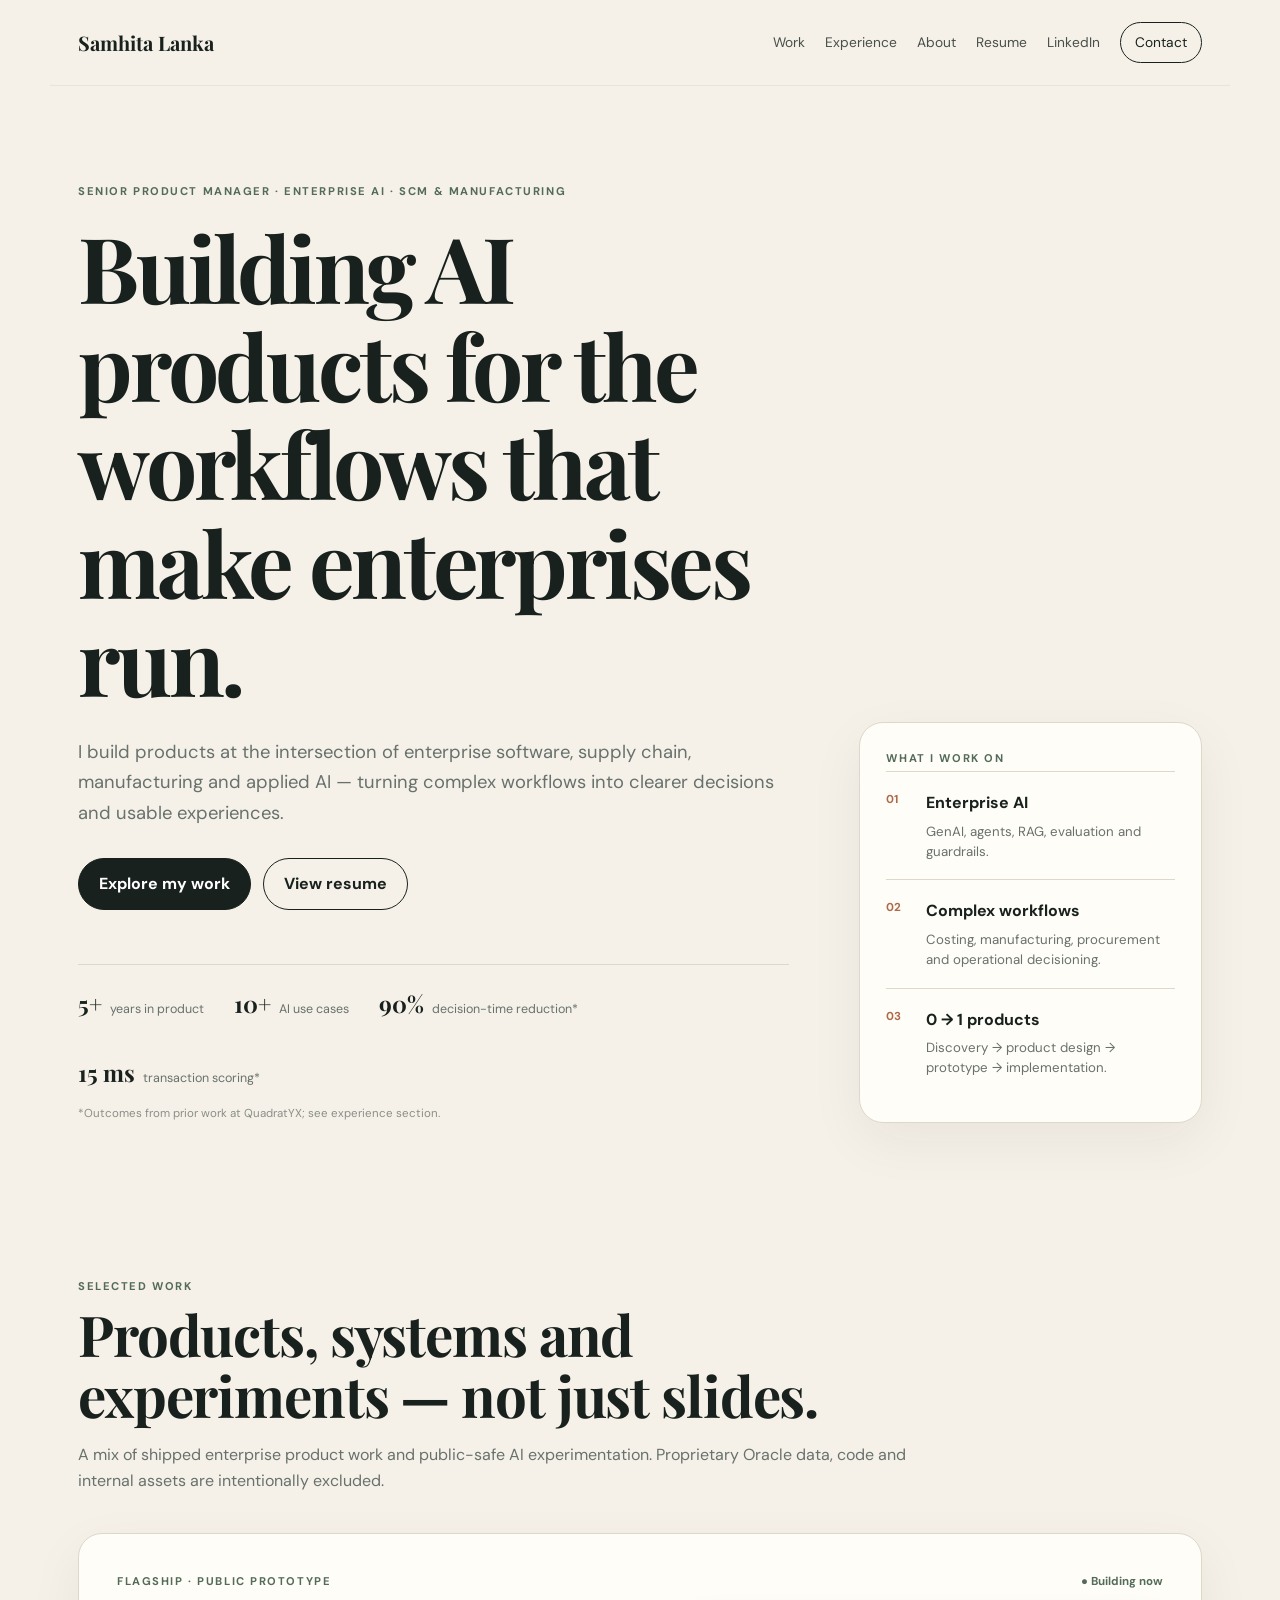
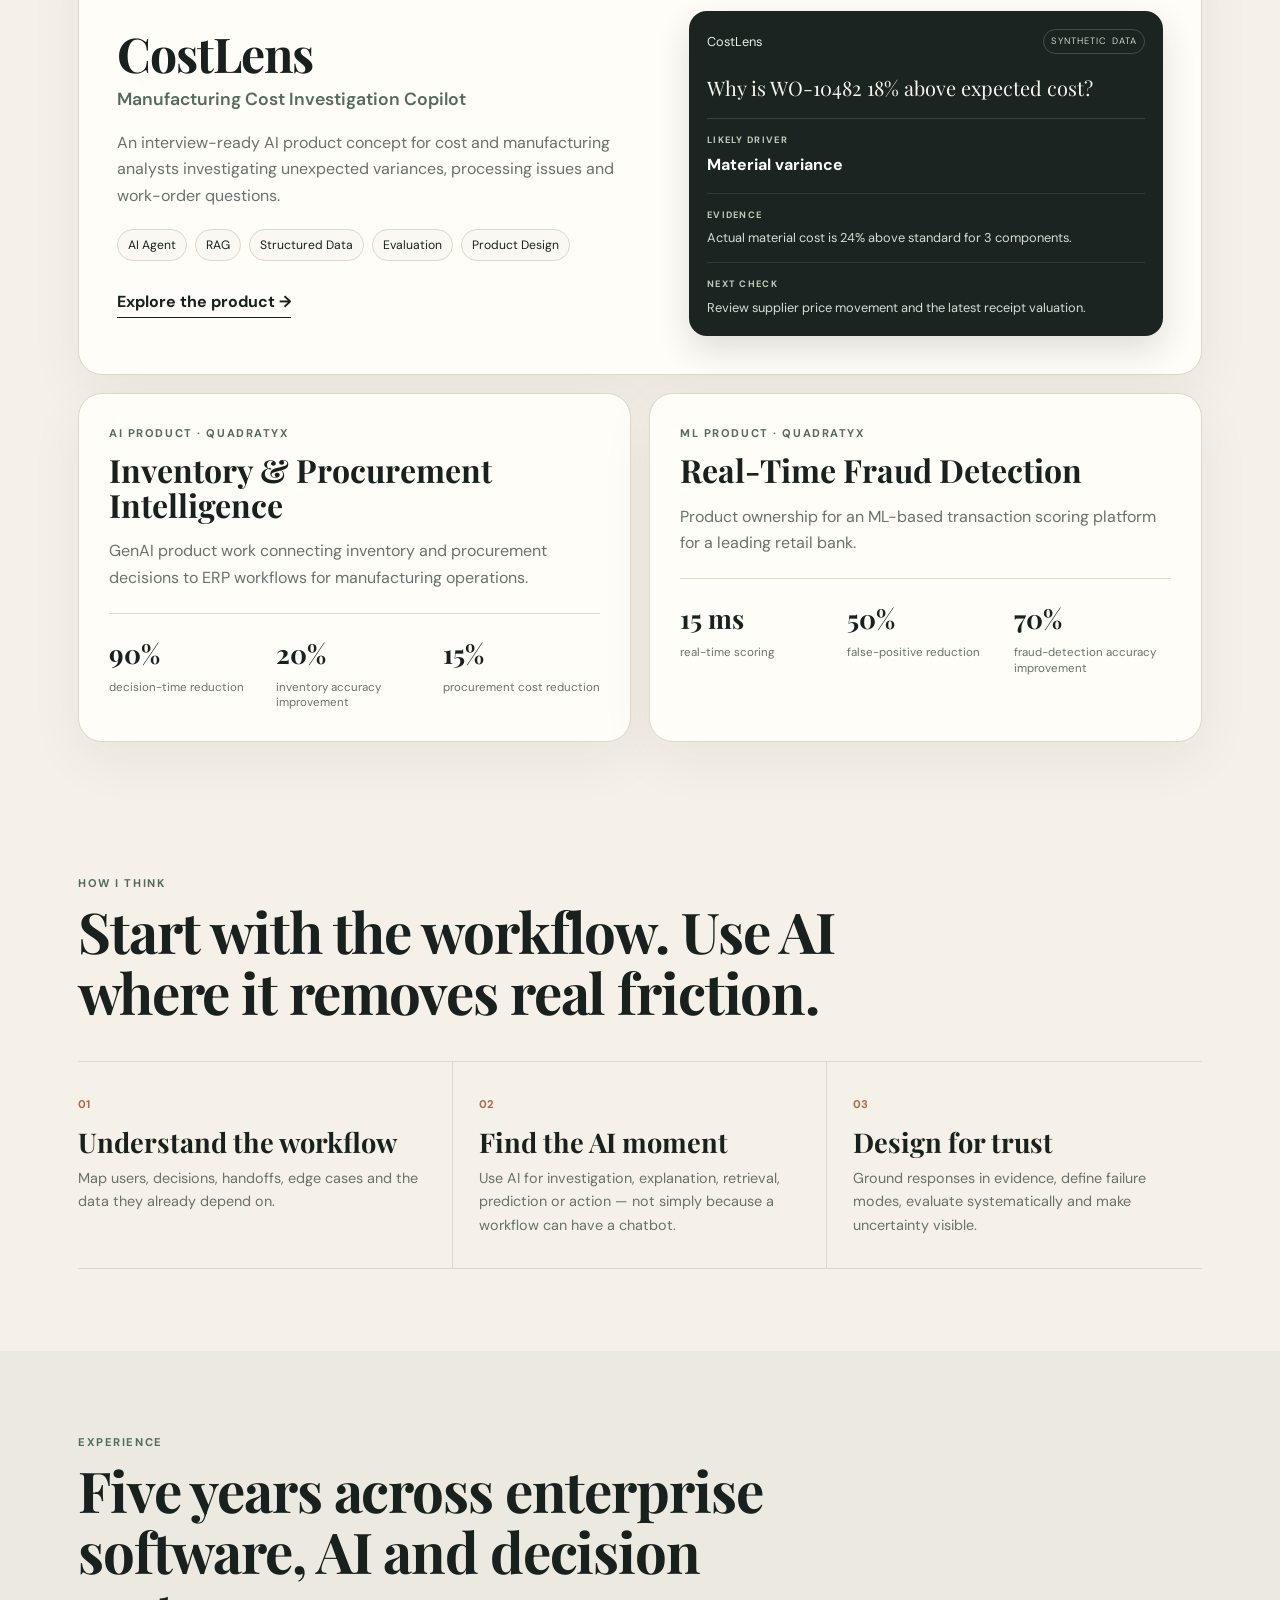
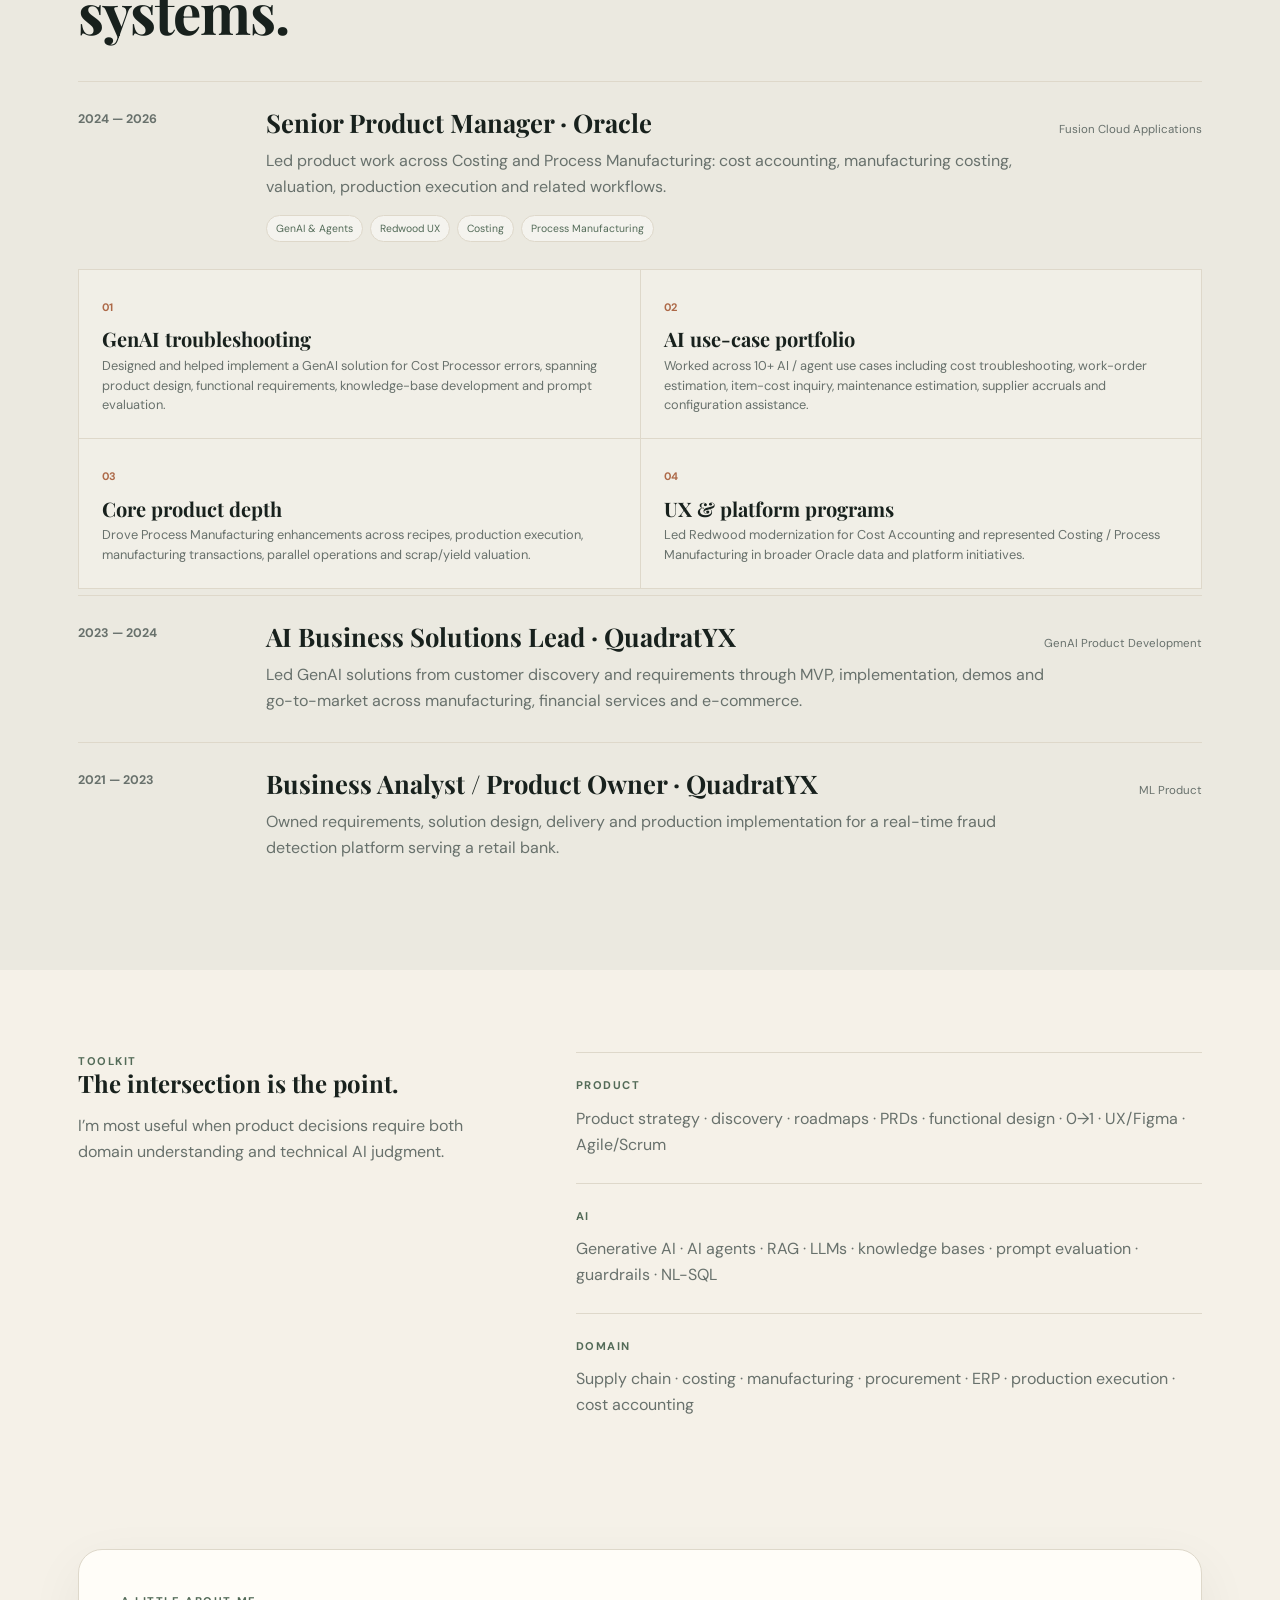
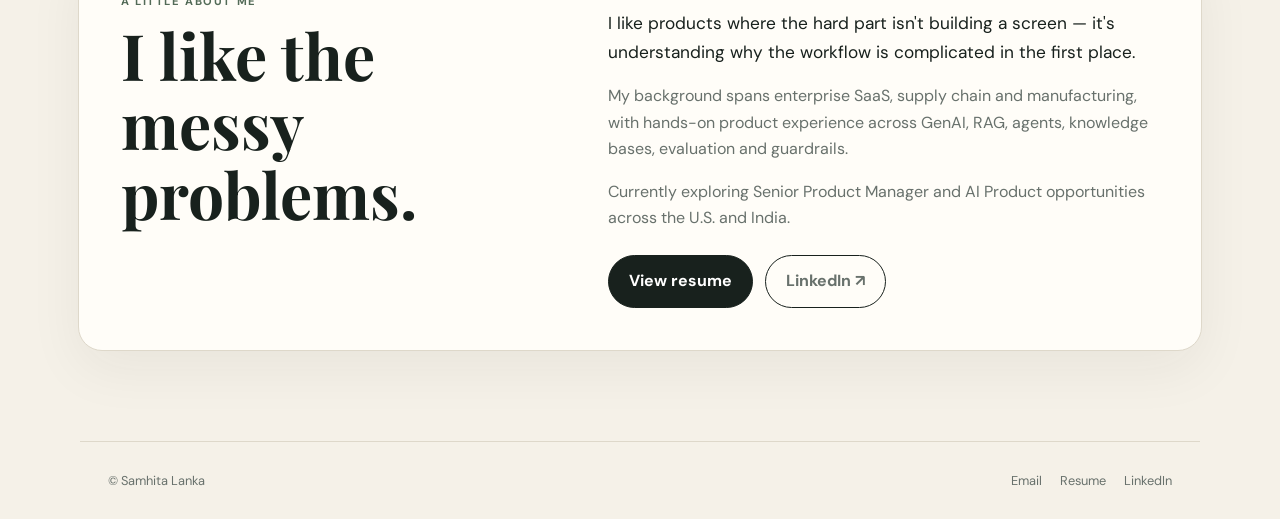
==== index.html @ 5a7678b7 "Add files via upload" ====
<!DOCTYPE html>
<html lang="en">
<head>
  <meta charset="UTF-8" />
  <meta name="viewport" content="width=device-width, initial-scale=1.0" />
  <meta name="theme-color" content="#f5f1e8" />
  <meta name="description" content="Samhita Lanka — Senior Product Manager building enterprise AI products across supply chain, manufacturing and SaaS." />
  <meta property="og:title" content="Samhita Lanka — Senior Product Manager | Enterprise AI" />
  <meta property="og:description" content="Senior Product Manager building useful AI products for complex enterprise workflows." />
  <title>Samhita Lanka — Senior Product Manager | Enterprise AI</title>
  <link rel="preconnect" href="https://fonts.googleapis.com">
  <link rel="preconnect" href="https://fonts.gstatic.com" crossorigin>
  <link href="https://fonts.googleapis.com/css2?family=DM+Sans:wght@400;500;600;700&family=Playfair+Display:wght@600;700&display=swap" rel="stylesheet">
  <link rel="stylesheet" href="styles.css" />
</head>
<body>
<header class="nav"><a class="brand" href="#top">Samhita Lanka</a><nav aria-label="Primary navigation"><a href="#work">Work</a><a href="#experience">Experience</a><a href="#about">About</a><a href="resume.html">Resume</a><a href="https://linkedin.com/in/samhita-lanka" target="_blank" rel="noreferrer">LinkedIn</a><a class="nav-cta" href="mailto:samhita510@gmail.com">Contact</a></nav></header>
<main id="top">
<section class="hero hero-grid"><div class="hero-main"><div class="eyebrow">SENIOR PRODUCT MANAGER · ENTERPRISE AI · SCM & MANUFACTURING</div><h1>Building AI products for the workflows that make enterprises run.</h1><p class="hero-copy">I build products at the intersection of enterprise software, supply chain, manufacturing and applied AI — turning complex workflows into clearer decisions and usable experiences.</p><div class="actions"><a class="button primary" href="#work">Explore my work</a><a class="button secondary" href="resume.html">View resume</a></div><div class="proof-row"><div><strong>5+</strong><span>years in product</span></div><div><strong>10+</strong><span>AI use cases</span></div><div><strong>90%</strong><span>decision-time reduction*</span></div><div><strong>15 ms</strong><span>transaction scoring*</span></div></div><p class="micro-note">*Outcomes from prior work at QuadratYX; see experience section.</p></div><aside class="hero-note"><div class="note-kicker">WHAT I WORK ON</div><div class="focus-item"><span>01</span><div><strong>Enterprise AI</strong><p>GenAI, agents, RAG, evaluation and guardrails.</p></div></div><div class="focus-item"><span>02</span><div><strong>Complex workflows</strong><p>Costing, manufacturing, procurement and operational decisioning.</p></div></div><div class="focus-item"><span>03</span><div><strong>0 → 1 products</strong><p>Discovery → product design → prototype → implementation.</p></div></div></aside></section>

<section id="work" class="section"><div class="section-heading section-heading-wide"><div class="eyebrow">SELECTED WORK</div><h2>Products, systems and experiments — not just slides.</h2><p>A mix of shipped enterprise product work and public-safe AI experimentation. Proprietary Oracle data, code and internal assets are intentionally excluded.</p></div>
<article class="featured-card flagship"><div class="project-topline"><span class="tag">FLAGSHIP · PUBLIC PROTOTYPE</span><span class="status-dot">● Building now</span></div><div class="flagship-grid"><div><h3>CostLens</h3><p class="project-subtitle">Manufacturing Cost Investigation Copilot</p><p>An interview-ready AI product concept for cost and manufacturing analysts investigating unexpected variances, processing issues and work-order questions.</p><div class="chips"><span>AI Agent</span><span>RAG</span><span>Structured Data</span><span>Evaluation</span><span>Product Design</span></div><a class="text-link" href="cost-investigation.html">Explore the product →</a></div><div class="mini-product"><div class="mini-bar"><span>CostLens</span><span class="mini-live">SYNTHETIC DATA</span></div><div class="question">Why is WO-10482 18% above expected cost?</div><div class="answer-row"><span class="answer-label">LIKELY DRIVER</span><strong>Material variance</strong></div><div class="answer-row"><span class="answer-label">EVIDENCE</span><span>Actual material cost is 24% above standard for 3 components.</span></div><div class="answer-row"><span class="answer-label">NEXT CHECK</span><span>Review supplier price movement and the latest receipt valuation.</span></div></div></div></article>
<div class="work-grid"><article class="small-card outcome-card"><div class="tag">AI PRODUCT · QUADRATYX</div><h3>Inventory & Procurement Intelligence</h3><p>GenAI product work connecting inventory and procurement decisions to ERP workflows for manufacturing operations.</p><div class="metric-pair"><div><strong>90%</strong><span>decision-time reduction</span></div><div><strong>20%</strong><span>inventory accuracy improvement</span></div><div><strong>15%</strong><span>procurement cost reduction</span></div></div></article><article class="small-card outcome-card"><div class="tag">ML PRODUCT · QUADRATYX</div><h3>Real-Time Fraud Detection</h3><p>Product ownership for an ML-based transaction scoring platform for a leading retail bank.</p><div class="metric-pair"><div><strong>15 ms</strong><span>real-time scoring</span></div><div><strong>50%</strong><span>false-positive reduction</span></div><div><strong>70%</strong><span>fraud-detection accuracy improvement</span></div></div></article></div></section>

<section class="section capability-section"><div class="section-heading"><div class="eyebrow">HOW I THINK</div><h2>Start with the workflow. Use AI where it removes real friction.</h2></div><div class="capability-grid"><div class="capability"><span class="cap-number">01</span><h3>Understand the workflow</h3><p>Map users, decisions, handoffs, edge cases and the data they already depend on.</p></div><div class="capability"><span class="cap-number">02</span><h3>Find the AI moment</h3><p>Use AI for investigation, explanation, retrieval, prediction or action — not simply because a workflow can have a chatbot.</p></div><div class="capability"><span class="cap-number">03</span><h3>Design for trust</h3><p>Ground responses in evidence, define failure modes, evaluate systematically and make uncertainty visible.</p></div></div></section>

<section id="experience" class="section muted"><div class="section-heading"><div class="eyebrow">EXPERIENCE</div><h2>Five years across enterprise software, AI and decision systems.</h2></div><div class="timeline featured-timeline">
<div class="timeline-item"><div class="date">2024 — 2026</div><div><div class="role-row"><h3>Senior Product Manager · Oracle</h3><span>Fusion Cloud Applications</span></div><p>Led product work across Costing and Process Manufacturing: cost accounting, manufacturing costing, valuation, production execution and related workflows.</p><div class="experience-tags"><span>GenAI & Agents</span><span>Redwood UX</span><span>Costing</span><span>Process Manufacturing</span></div></div></div>
<div class="experience-grid"><article><span class="story-index">01</span><h4>GenAI troubleshooting</h4><p>Designed and helped implement a GenAI solution for Cost Processor errors, spanning product design, functional requirements, knowledge-base development and prompt evaluation.</p></article><article><span class="story-index">02</span><h4>AI use-case portfolio</h4><p>Worked across 10+ AI / agent use cases including cost troubleshooting, work-order estimation, item-cost inquiry, maintenance estimation, supplier accruals and configuration assistance.</p></article><article><span class="story-index">03</span><h4>Core product depth</h4><p>Drove Process Manufacturing enhancements across recipes, production execution, manufacturing transactions, parallel operations and scrap/yield valuation.</p></article><article><span class="story-index">04</span><h4>UX & platform programs</h4><p>Led Redwood modernization for Cost Accounting and represented Costing / Process Manufacturing in broader Oracle data and platform initiatives.</p></article></div>
<div class="timeline-item"><div class="date">2023 — 2024</div><div><div class="role-row"><h3>AI Business Solutions Lead · QuadratYX</h3><span>GenAI Product Development</span></div><p>Led GenAI solutions from customer discovery and requirements through MVP, implementation, demos and go-to-market across manufacturing, financial services and e-commerce.</p></div></div>
<div class="timeline-item"><div class="date">2021 — 2023</div><div><div class="role-row"><h3>Business Analyst / Product Owner · QuadratYX</h3><span>ML Product</span></div><p>Owned requirements, solution design, delivery and production implementation for a real-time fraud detection platform serving a retail bank.</p></div></div>
</div></section>

<section class="section split stack-list"><div><div class="eyebrow">TOOLKIT</div><h2>The intersection is the point.</h2><p class="lead">I’m most useful when product decisions require both domain understanding and technical AI judgment.</p></div><div class="toolkit-grid"><div><span class="tool-label">PRODUCT</span><p>Product strategy · discovery · roadmaps · PRDs · functional design · 0→1 · UX/Figma · Agile/Scrum</p></div><div><span class="tool-label">AI</span><p>Generative AI · AI agents · RAG · LLMs · knowledge bases · prompt evaluation · guardrails · NL-SQL</p></div><div><span class="tool-label">DOMAIN</span><p>Supply chain · costing · manufacturing · procurement · ERP · production execution · cost accounting</p></div></div></section>

<section id="about" class="section about-section"><div class="about-card"><div><div class="eyebrow">A LITTLE ABOUT ME</div><h2>I like the messy problems.</h2></div><div class="about-copy"><p>I like products where the hard part isn't building a screen — it's understanding why the workflow is complicated in the first place.</p><p>My background spans enterprise SaaS, supply chain and manufacturing, with hands-on product experience across GenAI, RAG, agents, knowledge bases, evaluation and guardrails.</p><p>Currently exploring Senior Product Manager and AI Product opportunities across the U.S. and India.</p><div class="actions about-actions"><a class="button primary" href="resume.html">View resume</a><a class="button secondary" href="https://linkedin.com/in/samhita-lanka" target="_blank" rel="noreferrer">LinkedIn ↗</a></div></div></div></section>
</main><footer class="footer"><span>© Samhita Lanka</span><div><a href="mailto:samhita510@gmail.com">Email</a><a href="resume.html">Resume</a><a href="https://linkedin.com/in/samhita-lanka" target="_blank" rel="noreferrer">LinkedIn</a></div></footer>
</body></html>
---- styles.css ----
:root{--ink:#18211d;--muted:#68716c;--paper:#f5f1e8;--card:#fffdf8;--line:#ded8ca;--accent:#536b58;--warm:#ad6948;--sage:#dfe7dc;--shadow:0 18px 55px rgba(39,35,27,.06)}*{box-sizing:border-box}html{scroll-behavior:smooth}body{margin:0;background:var(--paper);color:var(--ink);font-family:'DM Sans',sans-serif;line-height:1.65}a{color:inherit;text-decoration:none}.nav{max-width:1180px;margin:auto;padding:22px 28px;display:flex;justify-content:space-between;align-items:center;position:sticky;top:0;background:rgba(245,241,232,.93);backdrop-filter:blur(14px);z-index:20;border-bottom:1px solid rgba(222,216,202,.5)}.brand{font-family:'Playfair Display',serif;font-weight:700;font-size:1.25rem}.nav nav{display:flex;gap:20px;align-items:center;font-size:.86rem}.nav nav a{opacity:.78}.nav nav a:hover{opacity:1}.nav-cta{border:1px solid var(--ink);padding:8px 14px;border-radius:999px;opacity:1!important}.hero{max-width:1180px;margin:auto;padding:96px 28px 72px}.hero-grid{display:grid;grid-template-columns:minmax(0,1.35fr) minmax(280px,.65fr);gap:70px;align-items:end}.eyebrow,.tag,.note-kicker,.answer-label,.tool-label{font-size:.7rem;text-transform:uppercase;letter-spacing:.14em;font-weight:700;color:var(--accent)}h1,h2,h3,h4{font-family:'Playfair Display',serif;line-height:1.08;margin:0}.hero h1{font-size:clamp(3.2rem,7.1vw,6.8rem);max-width:980px;margin-top:18px;letter-spacing:-.035em}.hero-copy{max-width:720px;font-size:1.15rem;color:var(--muted);margin:28px 0 30px}.actions{display:flex;gap:12px;flex-wrap:wrap}.button{display:inline-flex;align-items:center;justify-content:center;padding:12px 20px;border-radius:999px;border:1px solid var(--ink);font-weight:700;transition:.2s ease}.button:hover{transform:translateY(-1px)}.primary{background:var(--ink);color:#fff}.secondary{background:transparent}.proof-row{display:flex;gap:30px;flex-wrap:wrap;margin-top:54px;border-top:1px solid var(--line);padding-top:20px}.proof-row div{display:flex;gap:8px;align-items:baseline}.proof-row strong{font-size:1.45rem;font-family:'Playfair Display',serif}.proof-row span{font-size:.78rem;color:var(--muted)}.micro-note{margin:12px 0 0;color:#8a8f89;font-size:.72rem}.hero-note{background:var(--card);border:1px solid var(--line);border-radius:24px;padding:26px;box-shadow:var(--shadow)}.note-kicker{margin-bottom:4px}.focus-item{display:grid;grid-template-columns:28px 1fr;gap:12px;padding:18px 0;border-top:1px solid var(--line)}.focus-item:first-of-type{margin-top:10px}.focus-item>span{font-size:.72rem;color:var(--warm);font-weight:700}.focus-item strong{font-size:1rem}.focus-item p{margin:5px 0 0;color:var(--muted);font-size:.83rem;line-height:1.5}.section{max-width:1180px;margin:auto;padding:82px 28px}.section-heading{max-width:760px;margin-bottom:38px}.section-heading-wide{max-width:860px}.section-heading h2{font-size:clamp(2.3rem,4.4vw,4rem);margin-top:9px;letter-spacing:-.02em}.section-heading p{color:var(--muted);margin-top:16px}.featured-card,.small-card,.about-card{background:var(--card);border:1px solid var(--line);border-radius:24px;box-shadow:var(--shadow)}.featured-card{padding:38px}.project-topline{display:flex;justify-content:space-between;gap:14px;align-items:center}.status-dot{font-size:.72rem;color:var(--accent);font-weight:700}.flagship-grid{display:grid;grid-template-columns:1.05fr .95fr;gap:48px;align-items:center;margin-top:20px}.flagship h3{font-size:3rem;letter-spacing:-.02em}.project-subtitle{font-size:1.1rem!important;color:var(--accent)!important;margin:5px 0 16px!important;font-weight:600}.featured-card p,.small-card p{color:var(--muted);max-width:760px}.chips{display:flex;gap:8px;flex-wrap:wrap;margin:20px 0}.chips span{border:1px solid var(--line);border-radius:999px;padding:5px 10px;font-size:.76rem;background:#faf8f2}.text-link{display:inline-block;margin-top:8px;font-weight:700;border-bottom:1px solid var(--ink);padding-bottom:2px}.mini-product{background:#1b2420;color:#f7f4ed;border-radius:18px;padding:18px;box-shadow:0 14px 34px rgba(24,33,29,.14)}.mini-bar{display:flex;justify-content:space-between;align-items:center;font-size:.8rem;color:#e9eee7;margin-bottom:22px}.mini-live{font-size:.58rem;letter-spacing:.12em;padding:4px 7px;border:1px solid rgba(255,255,255,.18);border-radius:999px;color:#c9d5c8}.question{font-family:'Playfair Display',serif;font-size:1.25rem;line-height:1.2;padding-bottom:18px;border-bottom:1px solid rgba(255,255,255,.14)}.answer-row{display:flex;flex-direction:column;gap:4px;padding:14px 0;border-bottom:1px solid rgba(255,255,255,.1);font-size:.8rem;color:#d5ddd5}.answer-row:last-child{border-bottom:0;padding-bottom:0}.answer-row strong{color:#fff;font-size:1rem}.answer-label{font-size:.58rem;color:#bdceb9}.work-grid{display:grid;grid-template-columns:1fr 1fr;gap:18px;margin-top:18px}.small-card{padding:30px}.small-card h3{font-size:2rem;margin:11px 0}.metric-pair{display:grid;grid-template-columns:repeat(3,1fr);gap:10px;border-top:1px solid var(--line);margin-top:22px;padding-top:18px}.metric-pair div{display:flex;flex-direction:column;gap:4px}.metric-pair strong{font-family:'Playfair Display',serif;font-size:1.65rem}.metric-pair span{font-size:.72rem;color:var(--muted);line-height:1.35}.capability-section{padding-top:50px}.capability-grid{display:grid;grid-template-columns:repeat(3,1fr);border-top:1px solid var(--line);border-bottom:1px solid var(--line)}.capability{padding:28px 26px 30px 0;border-right:1px solid var(--line)}.capability+.capability{padding-left:26px}.capability:last-child{border-right:0}.cap-number{font-size:.7rem;color:var(--warm);font-weight:700}.capability h3{font-size:1.7rem;margin:12px 0 9px}.capability p{color:var(--muted);font-size:.9rem;margin:0}.muted{max-width:none;background:#ebe9e0;padding-left:max(28px,calc((100vw - 1124px)/2));padding-right:max(28px,calc((100vw - 1124px)/2))}.timeline{display:flex;flex-direction:column}.timeline-item{display:grid;grid-template-columns:160px 1fr;gap:28px;padding:27px 0;border-top:1px solid var(--line)}.date{font-size:.78rem;color:var(--muted);font-weight:700}.role-row{display:flex;align-items:baseline;justify-content:space-between;gap:18px}.role-row h3{font-size:1.6rem}.role-row span{font-size:.72rem;color:var(--muted);white-space:nowrap}.timeline-item p{margin:9px 0 0;color:var(--muted);max-width:800px}.experience-tags{display:flex;gap:7px;flex-wrap:wrap;margin-top:14px}.experience-tags span{font-size:.65rem;border:1px solid var(--line);border-radius:999px;padding:4px 9px;color:var(--accent);background:rgba(255,255,255,.45)}.experience-grid{display:grid;grid-template-columns:1fr 1fr;gap:1px;background:var(--line);border:1px solid var(--line);margin:0 0 6px}.experience-grid article{background:#f1efe7;padding:23px}.story-index{font-size:.68rem;color:var(--warm);font-weight:700}.experience-grid h4{font-size:1.25rem;margin:9px 0 6px}.experience-grid p{font-size:.8rem;margin:0;color:var(--muted);line-height:1.55}.split{display:grid;grid-template-columns:.8fr 1.2fr;gap:80px;align-items:start}.lead{color:var(--muted);font-size:1rem;max-width:480px}.toolkit-grid{display:grid;gap:24px}.toolkit-grid>div{border-top:1px solid var(--line);padding-top:18px}.toolkit-grid p{color:var(--muted);margin:8px 0 0}.about-section{padding-top:48px;padding-bottom:90px}.about-card{padding:42px;display:grid;grid-template-columns:.85fr 1.15fr;gap:80px;align-items:start}.about-card h2{font-size:clamp(2.5rem,5vw,4.3rem);margin-top:10px}.about-copy{color:var(--muted)}.about-copy p:first-child{font-size:1.08rem;color:var(--ink)}.about-actions{margin-top:24px}.footer{max-width:1120px;margin:auto;padding:28px;font-size:.8rem;color:var(--muted);border-top:1px solid var(--line);display:flex;justify-content:space-between}.footer div{display:flex;gap:18px}@media(max-width:900px){.nav nav{gap:13px}.nav nav a:nth-child(2),.nav nav a:nth-child(3){display:none}.hero-grid,.flagship-grid,.split,.about-card{grid-template-columns:1fr}.hero-grid{gap:38px}.hero h1{font-size:clamp(3rem,11vw,5rem)}.experience-grid{grid-template-columns:1fr}.role-row{display:block}.role-row span{display:block;margin-top:4px}.capability-grid{grid-template-columns:1fr}.capability,.capability+.capability{border-right:0;padding:23px 0;border-bottom:1px solid var(--line)}.capability:last-child{border-bottom:0}.work-grid{grid-template-columns:1fr}.metric-pair{grid-template-columns:1fr 1fr}.timeline-item{grid-template-columns:1fr;gap:8px}.about-card{gap:34px}}@media(max-width:600px){.nav{padding:17px 18px}.nav nav a:nth-child(4){display:none}.nav nav{gap:9px;font-size:.78rem}.nav-cta{padding:7px 11px}.hero,.section{padding-left:19px;padding-right:19px}.hero{padding-top:65px}.proof-row{gap:17px}.proof-row div{display:block}.proof-row span{display:block}.featured-card,.small-card,.about-card{padding:24px}.flagship h3{font-size:2.5rem}.project-topline{align-items:flex-start;flex-direction:column;gap:5px}.metric-pair{grid-template-columns:1fr}.footer{padding:23px 19px;gap:12px;flex-direction:column}.footer div{gap:14px}}
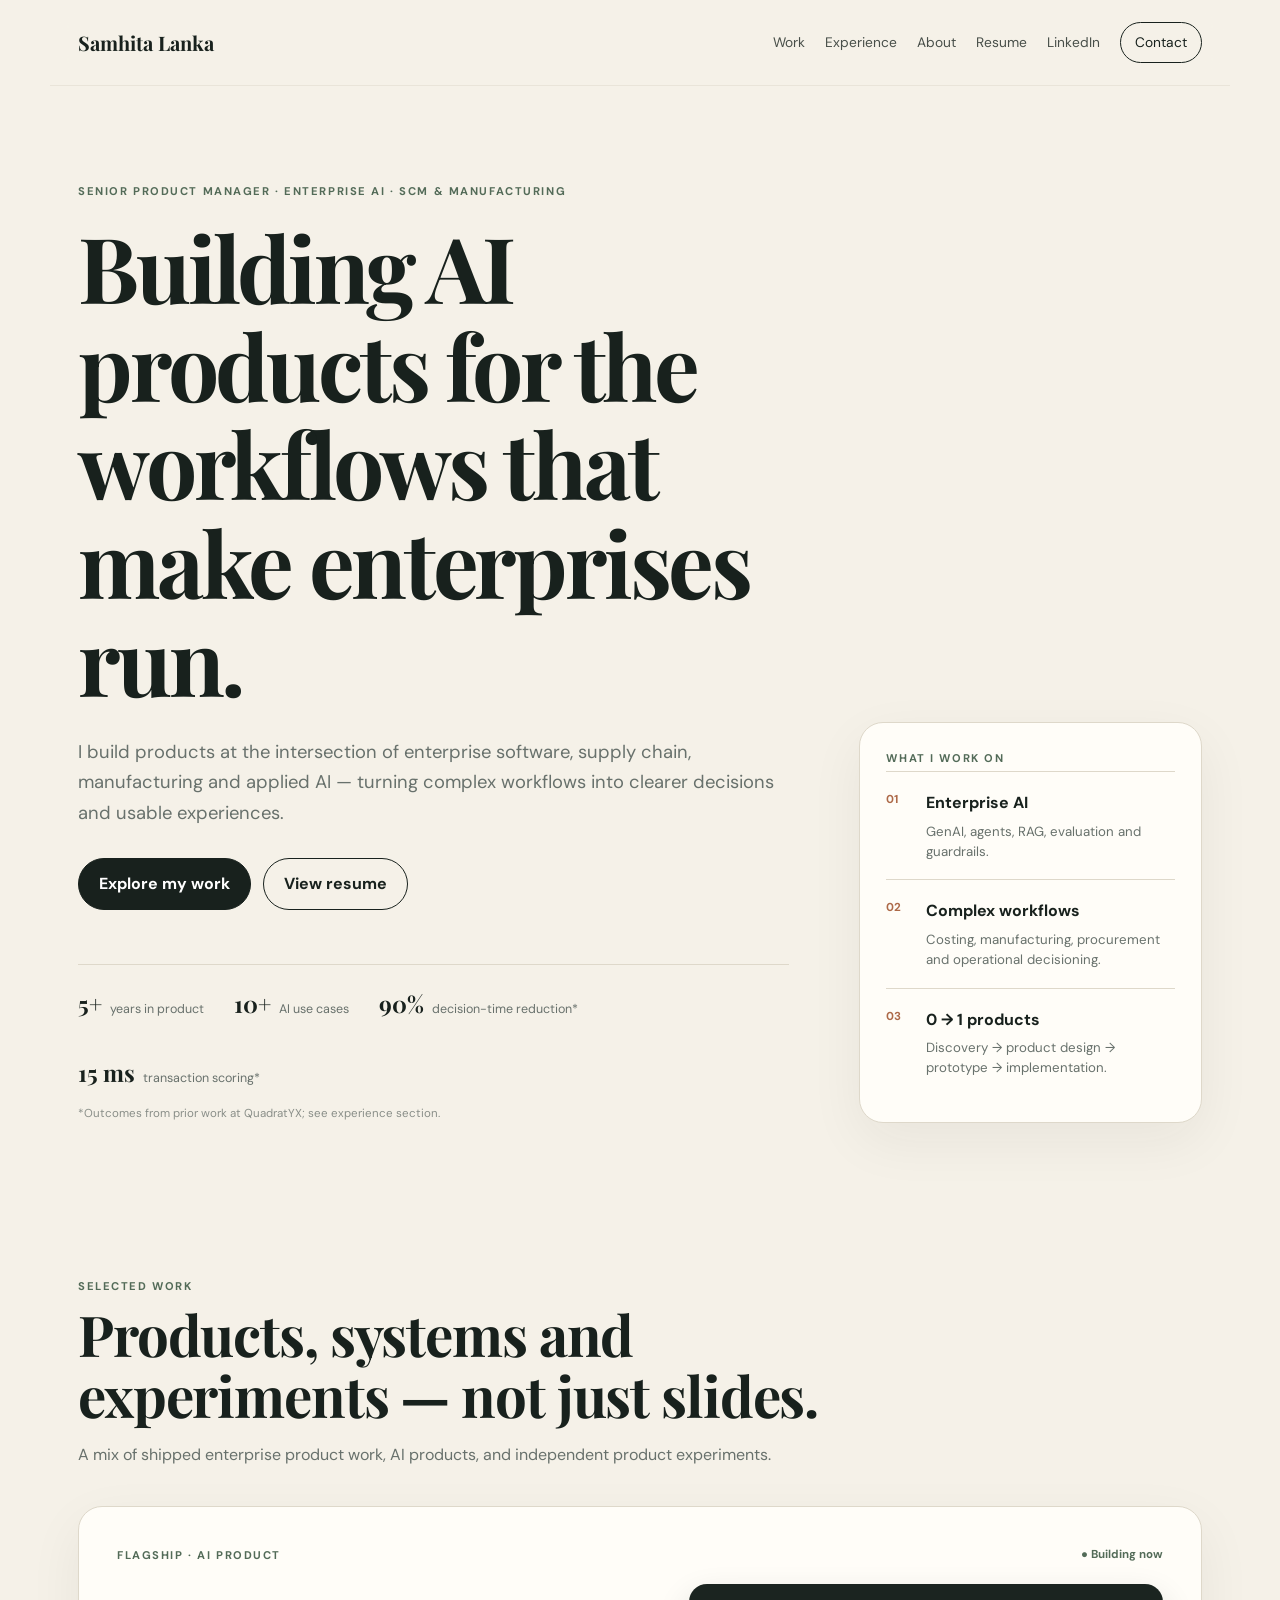
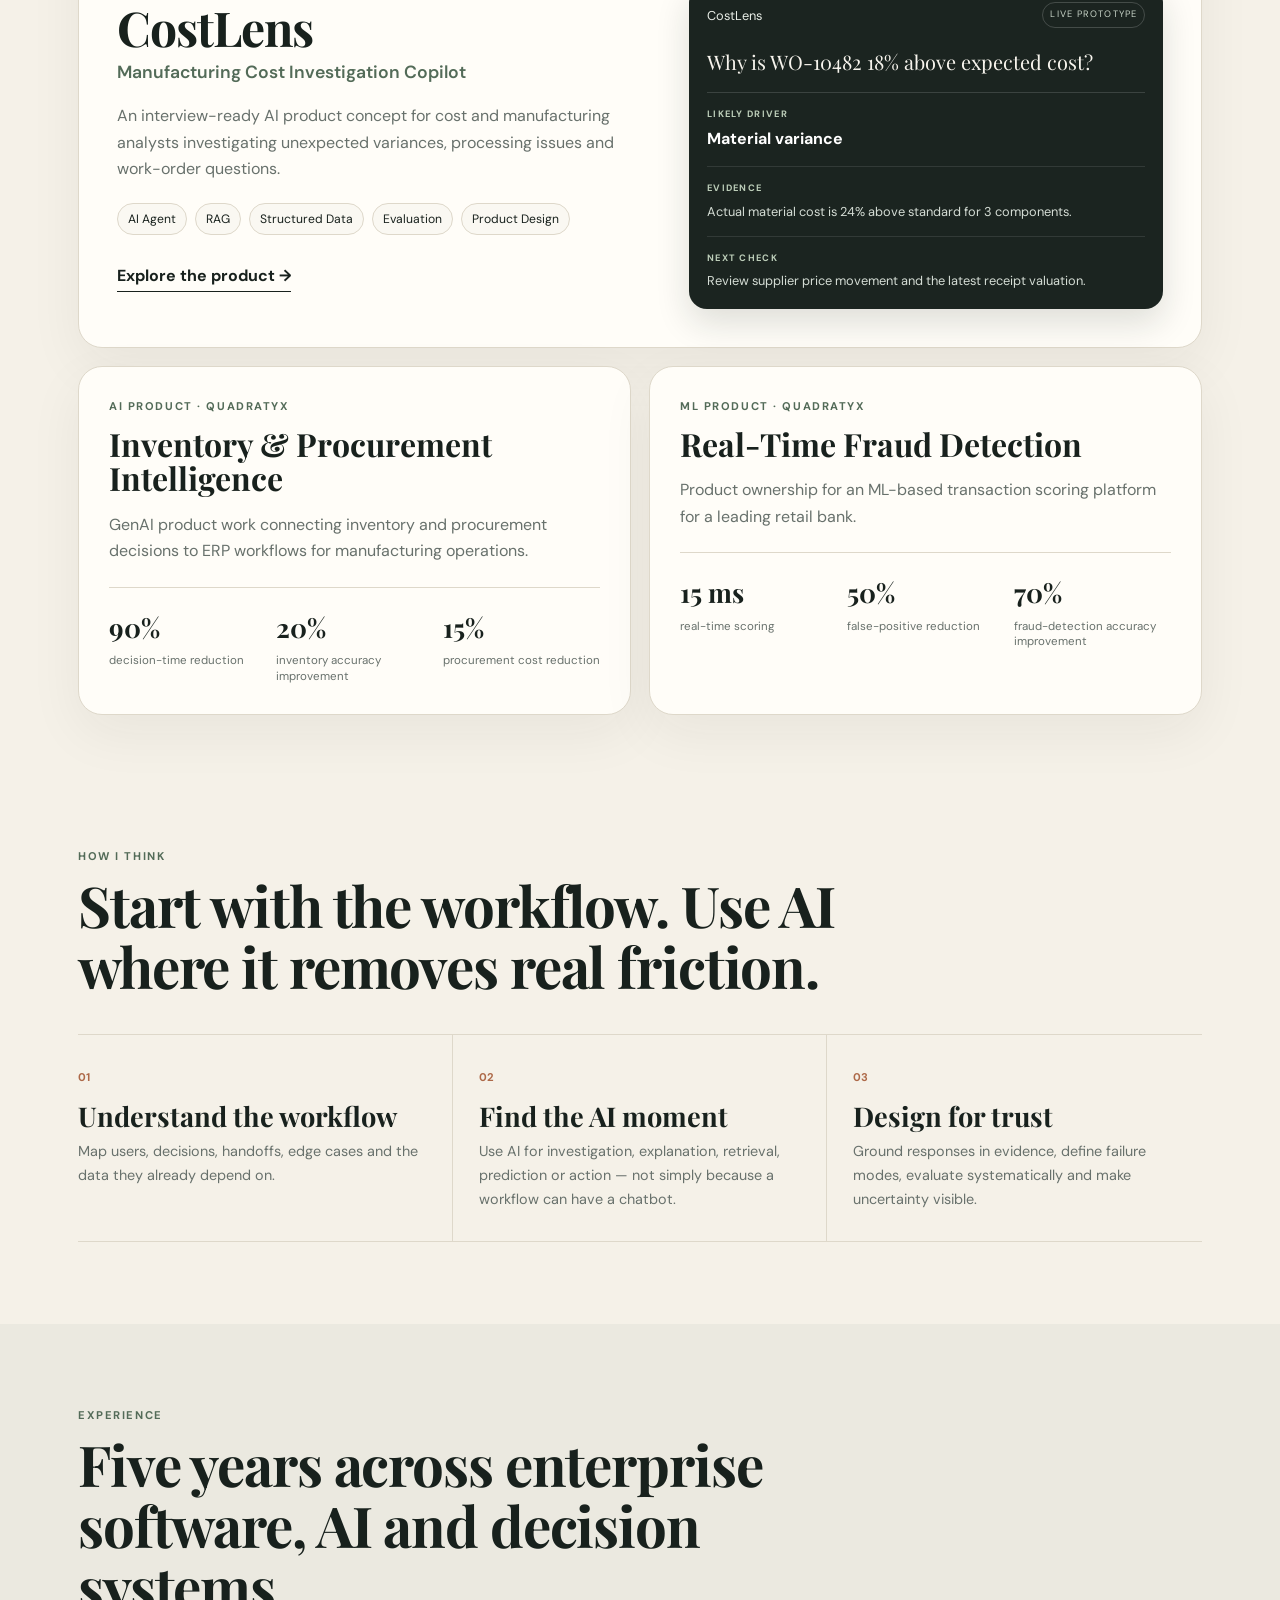
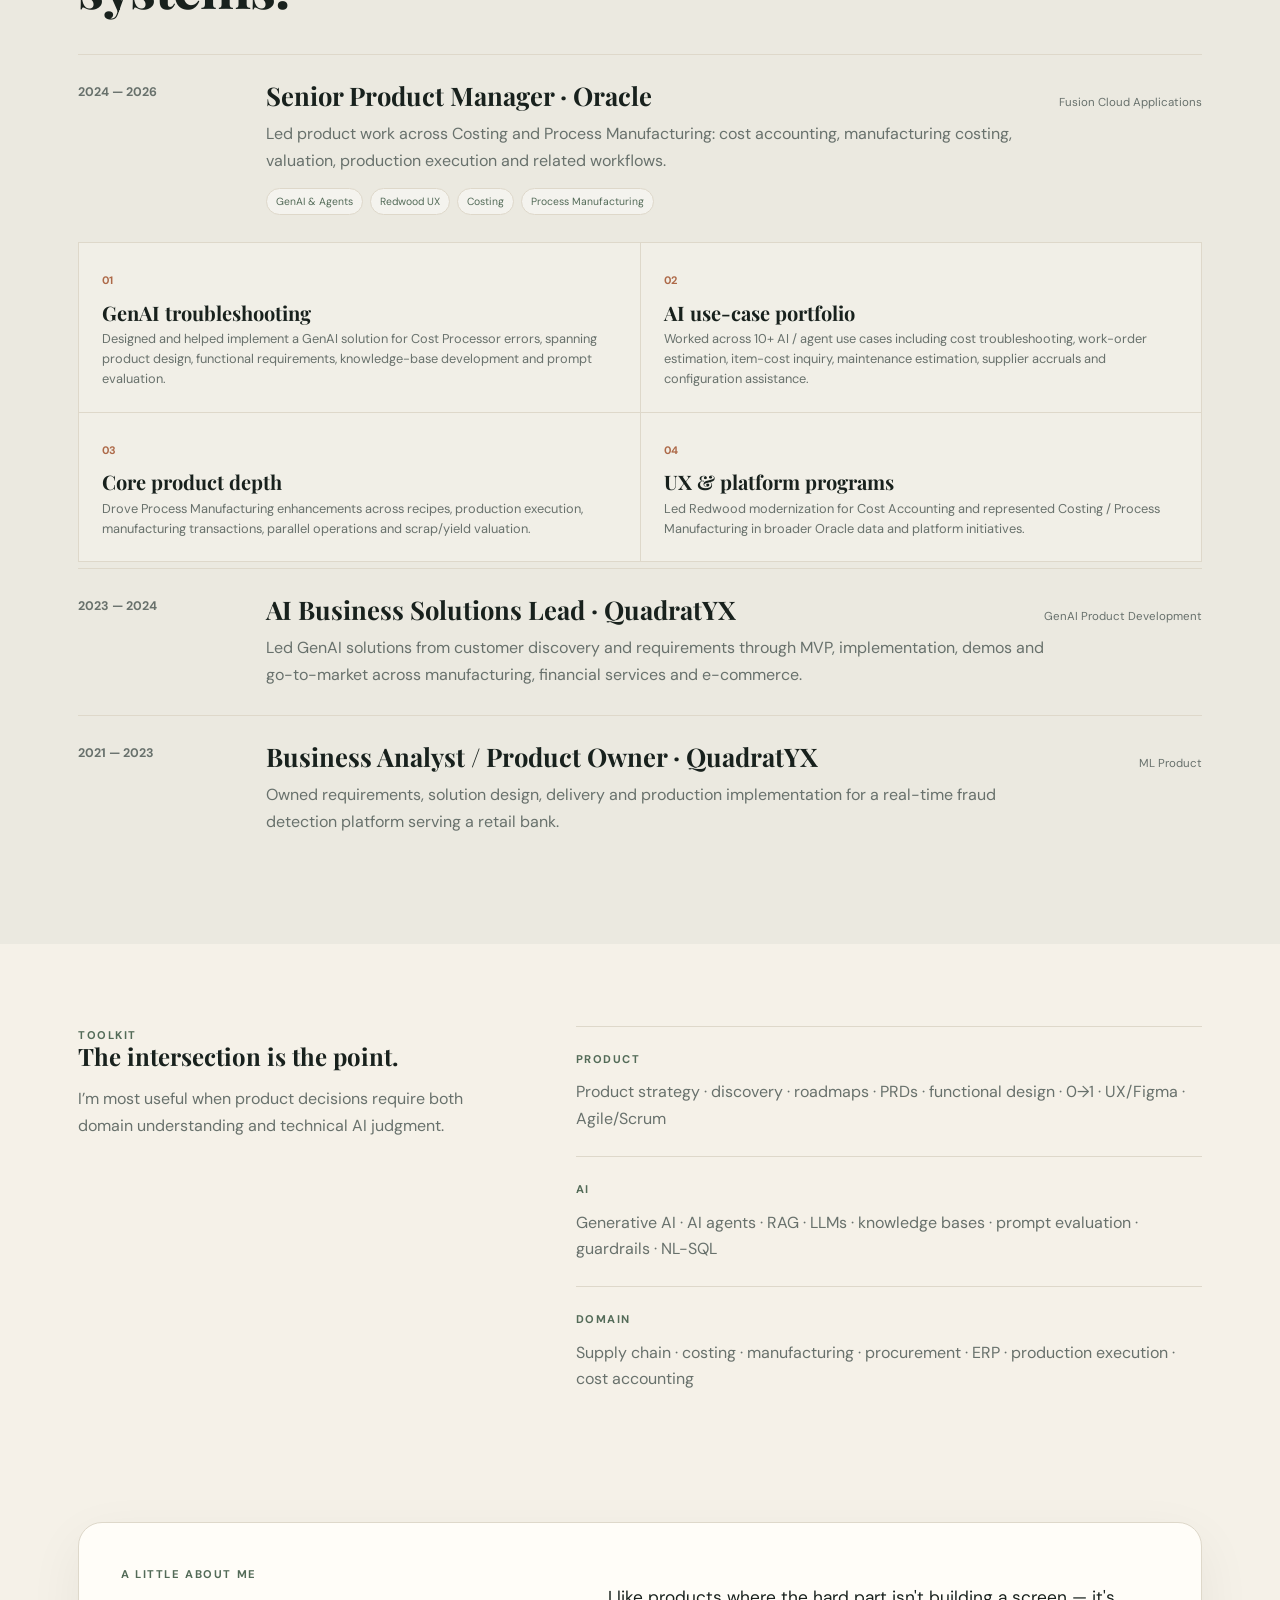
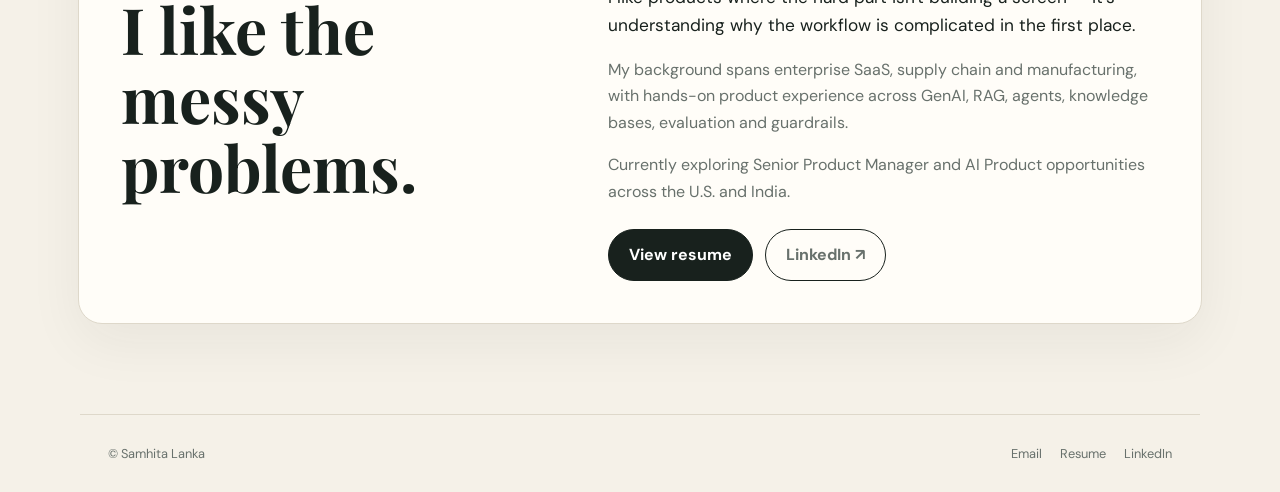
==== commit 7847a6bc: "Add files via upload" ====
--- a/index.html
+++ b/index.html
@@ -18,8 +18,8 @@
 <main id="top">
 <section class="hero hero-grid"><div class="hero-main"><div class="eyebrow">SENIOR PRODUCT MANAGER · ENTERPRISE AI · SCM & MANUFACTURING</div><h1>Building AI products for the workflows that make enterprises run.</h1><p class="hero-copy">I build products at the intersection of enterprise software, supply chain, manufacturing and applied AI — turning complex workflows into clearer decisions and usable experiences.</p><div class="actions"><a class="button primary" href="#work">Explore my work</a><a class="button secondary" href="resume.html">View resume</a></div><div class="proof-row"><div><strong>5+</strong><span>years in product</span></div><div><strong>10+</strong><span>AI use cases</span></div><div><strong>90%</strong><span>decision-time reduction*</span></div><div><strong>15 ms</strong><span>transaction scoring*</span></div></div><p class="micro-note">*Outcomes from prior work at QuadratYX; see experience section.</p></div><aside class="hero-note"><div class="note-kicker">WHAT I WORK ON</div><div class="focus-item"><span>01</span><div><strong>Enterprise AI</strong><p>GenAI, agents, RAG, evaluation and guardrails.</p></div></div><div class="focus-item"><span>02</span><div><strong>Complex workflows</strong><p>Costing, manufacturing, procurement and operational decisioning.</p></div></div><div class="focus-item"><span>03</span><div><strong>0 → 1 products</strong><p>Discovery → product design → prototype → implementation.</p></div></div></aside></section>
 
-<section id="work" class="section"><div class="section-heading section-heading-wide"><div class="eyebrow">SELECTED WORK</div><h2>Products, systems and experiments — not just slides.</h2><p>A mix of shipped enterprise product work and public-safe AI experimentation. Proprietary Oracle data, code and internal assets are intentionally excluded.</p></div>
-<article class="featured-card flagship"><div class="project-topline"><span class="tag">FLAGSHIP · PUBLIC PROTOTYPE</span><span class="status-dot">● Building now</span></div><div class="flagship-grid"><div><h3>CostLens</h3><p class="project-subtitle">Manufacturing Cost Investigation Copilot</p><p>An interview-ready AI product concept for cost and manufacturing analysts investigating unexpected variances, processing issues and work-order questions.</p><div class="chips"><span>AI Agent</span><span>RAG</span><span>Structured Data</span><span>Evaluation</span><span>Product Design</span></div><a class="text-link" href="cost-investigation.html">Explore the product →</a></div><div class="mini-product"><div class="mini-bar"><span>CostLens</span><span class="mini-live">SYNTHETIC DATA</span></div><div class="question">Why is WO-10482 18% above expected cost?</div><div class="answer-row"><span class="answer-label">LIKELY DRIVER</span><strong>Material variance</strong></div><div class="answer-row"><span class="answer-label">EVIDENCE</span><span>Actual material cost is 24% above standard for 3 components.</span></div><div class="answer-row"><span class="answer-label">NEXT CHECK</span><span>Review supplier price movement and the latest receipt valuation.</span></div></div></div></article>
+<section id="work" class="section"><div class="section-heading section-heading-wide"><div class="eyebrow">SELECTED WORK</div><h2>Products, systems and experiments — not just slides.</h2><p>A mix of shipped enterprise product work, AI products, and independent product experiments.</p></div>
+<article class="featured-card flagship"><div class="project-topline"><span class="tag">FLAGSHIP · AI PRODUCT</span><span class="status-dot">● Building now</span></div><div class="flagship-grid"><div><h3>CostLens</h3><p class="project-subtitle">Manufacturing Cost Investigation Copilot</p><p>An interview-ready AI product concept for cost and manufacturing analysts investigating unexpected variances, processing issues and work-order questions.</p><div class="chips"><span>AI Agent</span><span>RAG</span><span>Structured Data</span><span>Evaluation</span><span>Product Design</span></div><a class="text-link" href="cost-investigation.html">Explore the product →</a></div><div class="mini-product"><div class="mini-bar"><span>CostLens</span><span class="mini-live">LIVE PROTOTYPE</span></div><div class="question">Why is WO-10482 18% above expected cost?</div><div class="answer-row"><span class="answer-label">LIKELY DRIVER</span><strong>Material variance</strong></div><div class="answer-row"><span class="answer-label">EVIDENCE</span><span>Actual material cost is 24% above standard for 3 components.</span></div><div class="answer-row"><span class="answer-label">NEXT CHECK</span><span>Review supplier price movement and the latest receipt valuation.</span></div></div></div></article>
 <div class="work-grid"><article class="small-card outcome-card"><div class="tag">AI PRODUCT · QUADRATYX</div><h3>Inventory & Procurement Intelligence</h3><p>GenAI product work connecting inventory and procurement decisions to ERP workflows for manufacturing operations.</p><div class="metric-pair"><div><strong>90%</strong><span>decision-time reduction</span></div><div><strong>20%</strong><span>inventory accuracy improvement</span></div><div><strong>15%</strong><span>procurement cost reduction</span></div></div></article><article class="small-card outcome-card"><div class="tag">ML PRODUCT · QUADRATYX</div><h3>Real-Time Fraud Detection</h3><p>Product ownership for an ML-based transaction scoring platform for a leading retail bank.</p><div class="metric-pair"><div><strong>15 ms</strong><span>real-time scoring</span></div><div><strong>50%</strong><span>false-positive reduction</span></div><div><strong>70%</strong><span>fraud-detection accuracy improvement</span></div></div></article></div></section>
 
 <section class="section capability-section"><div class="section-heading"><div class="eyebrow">HOW I THINK</div><h2>Start with the workflow. Use AI where it removes real friction.</h2></div><div class="capability-grid"><div class="capability"><span class="cap-number">01</span><h3>Understand the workflow</h3><p>Map users, decisions, handoffs, edge cases and the data they already depend on.</p></div><div class="capability"><span class="cap-number">02</span><h3>Find the AI moment</h3><p>Use AI for investigation, explanation, retrieval, prediction or action — not simply because a workflow can have a chatbot.</p></div><div class="capability"><span class="cap-number">03</span><h3>Design for trust</h3><p>Ground responses in evidence, define failure modes, evaluate systematically and make uncertainty visible.</p></div></div></section>
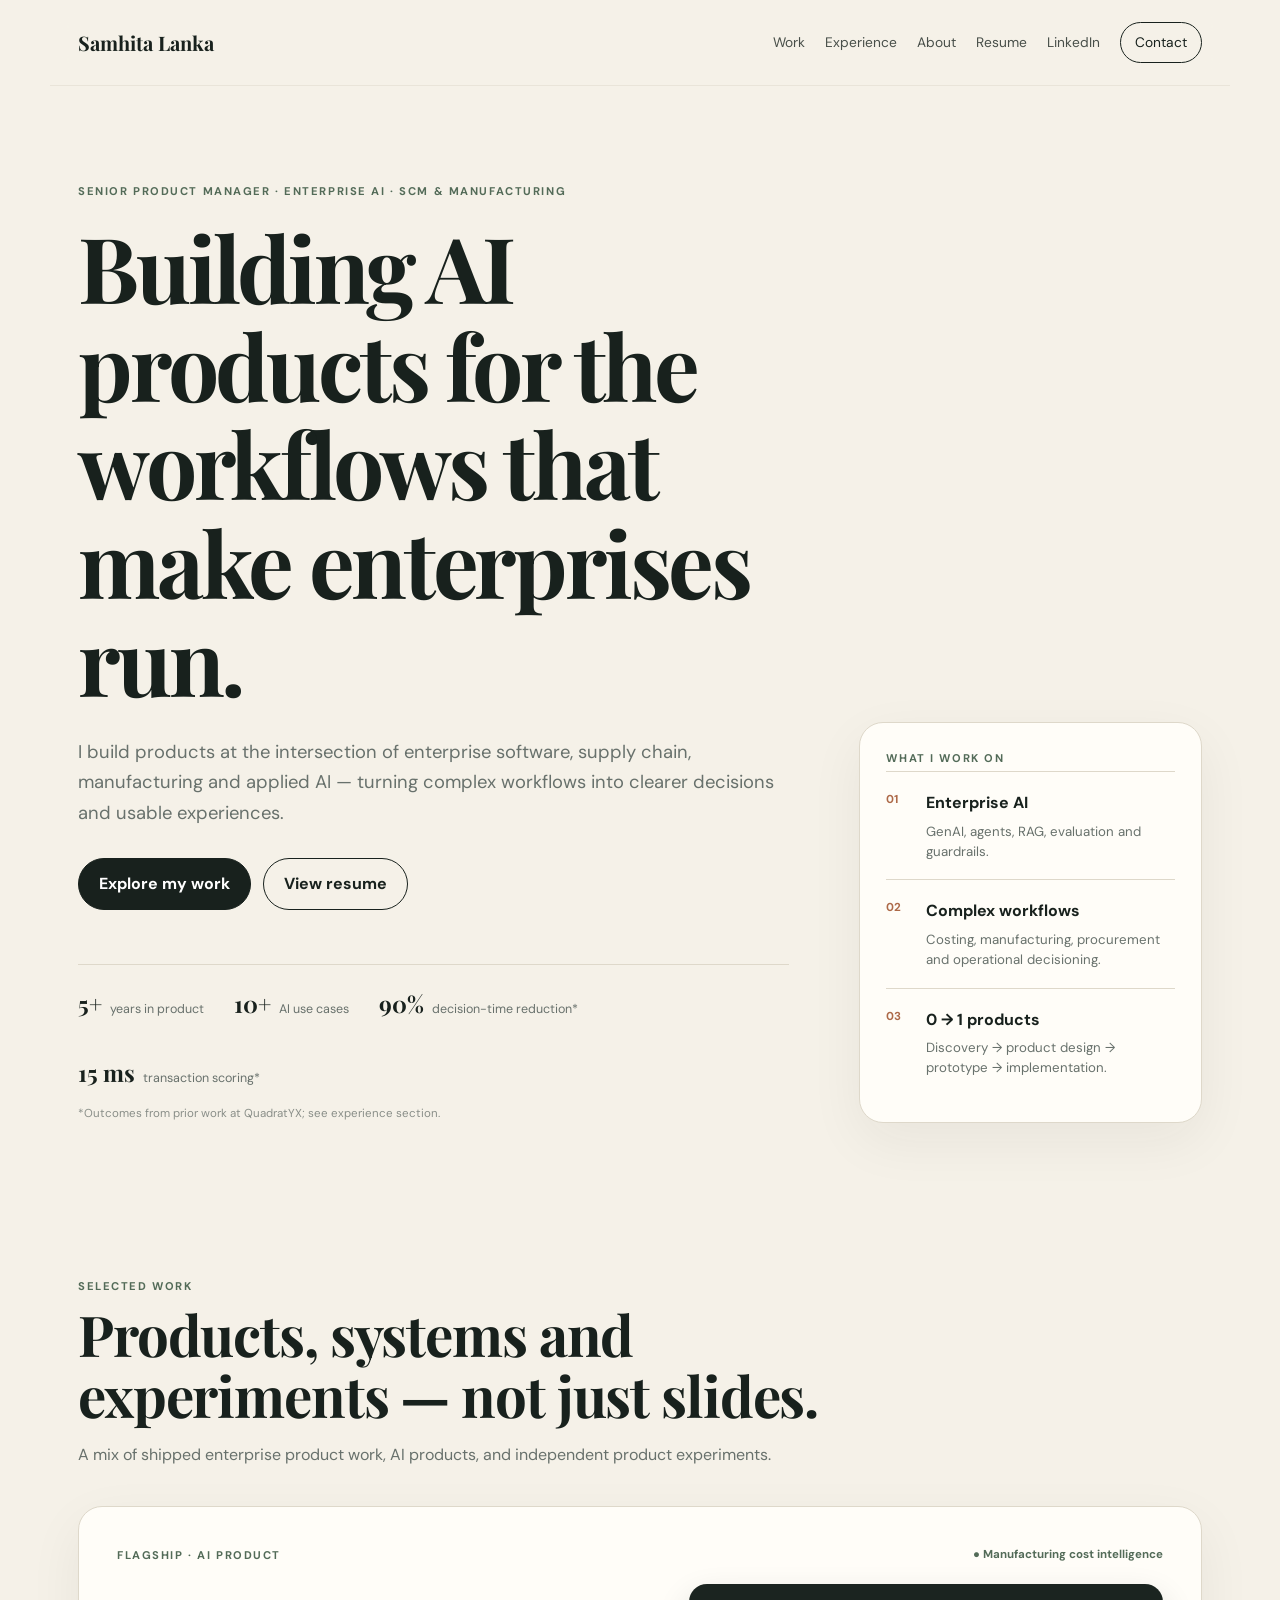
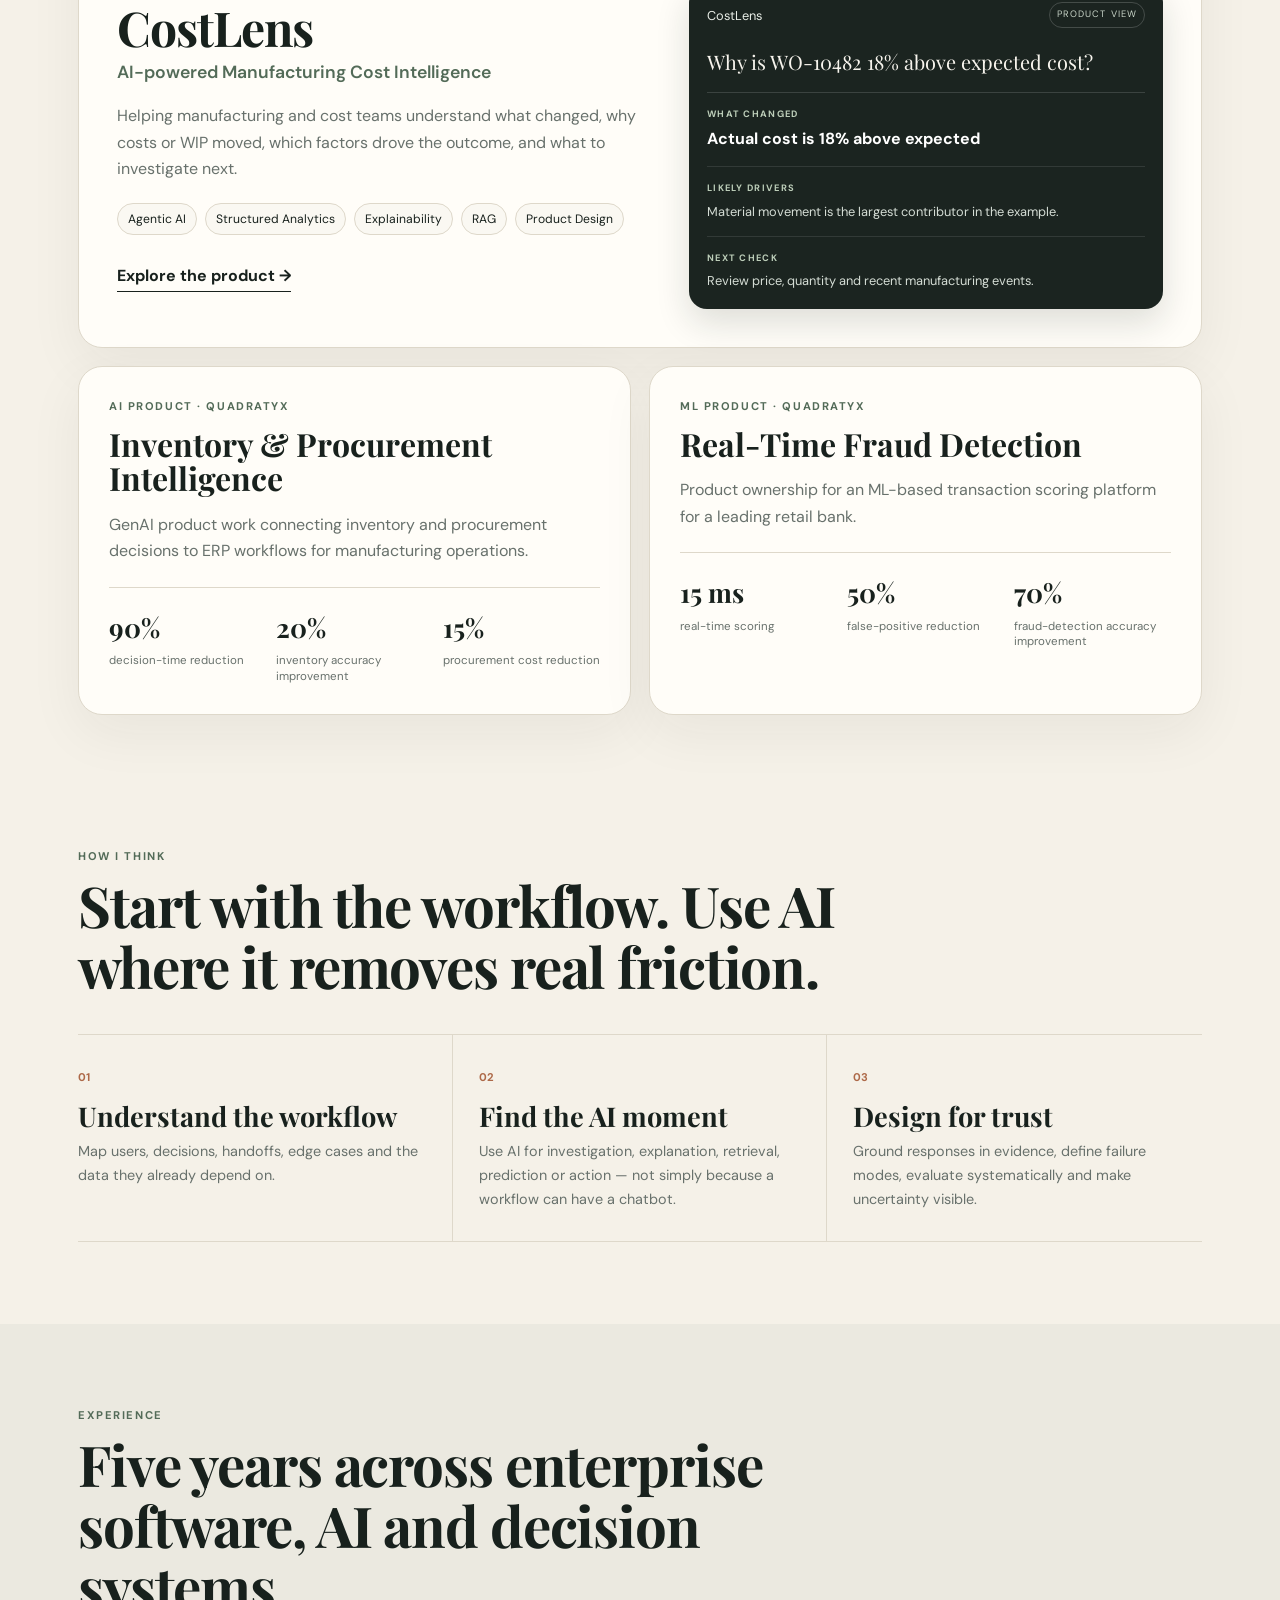
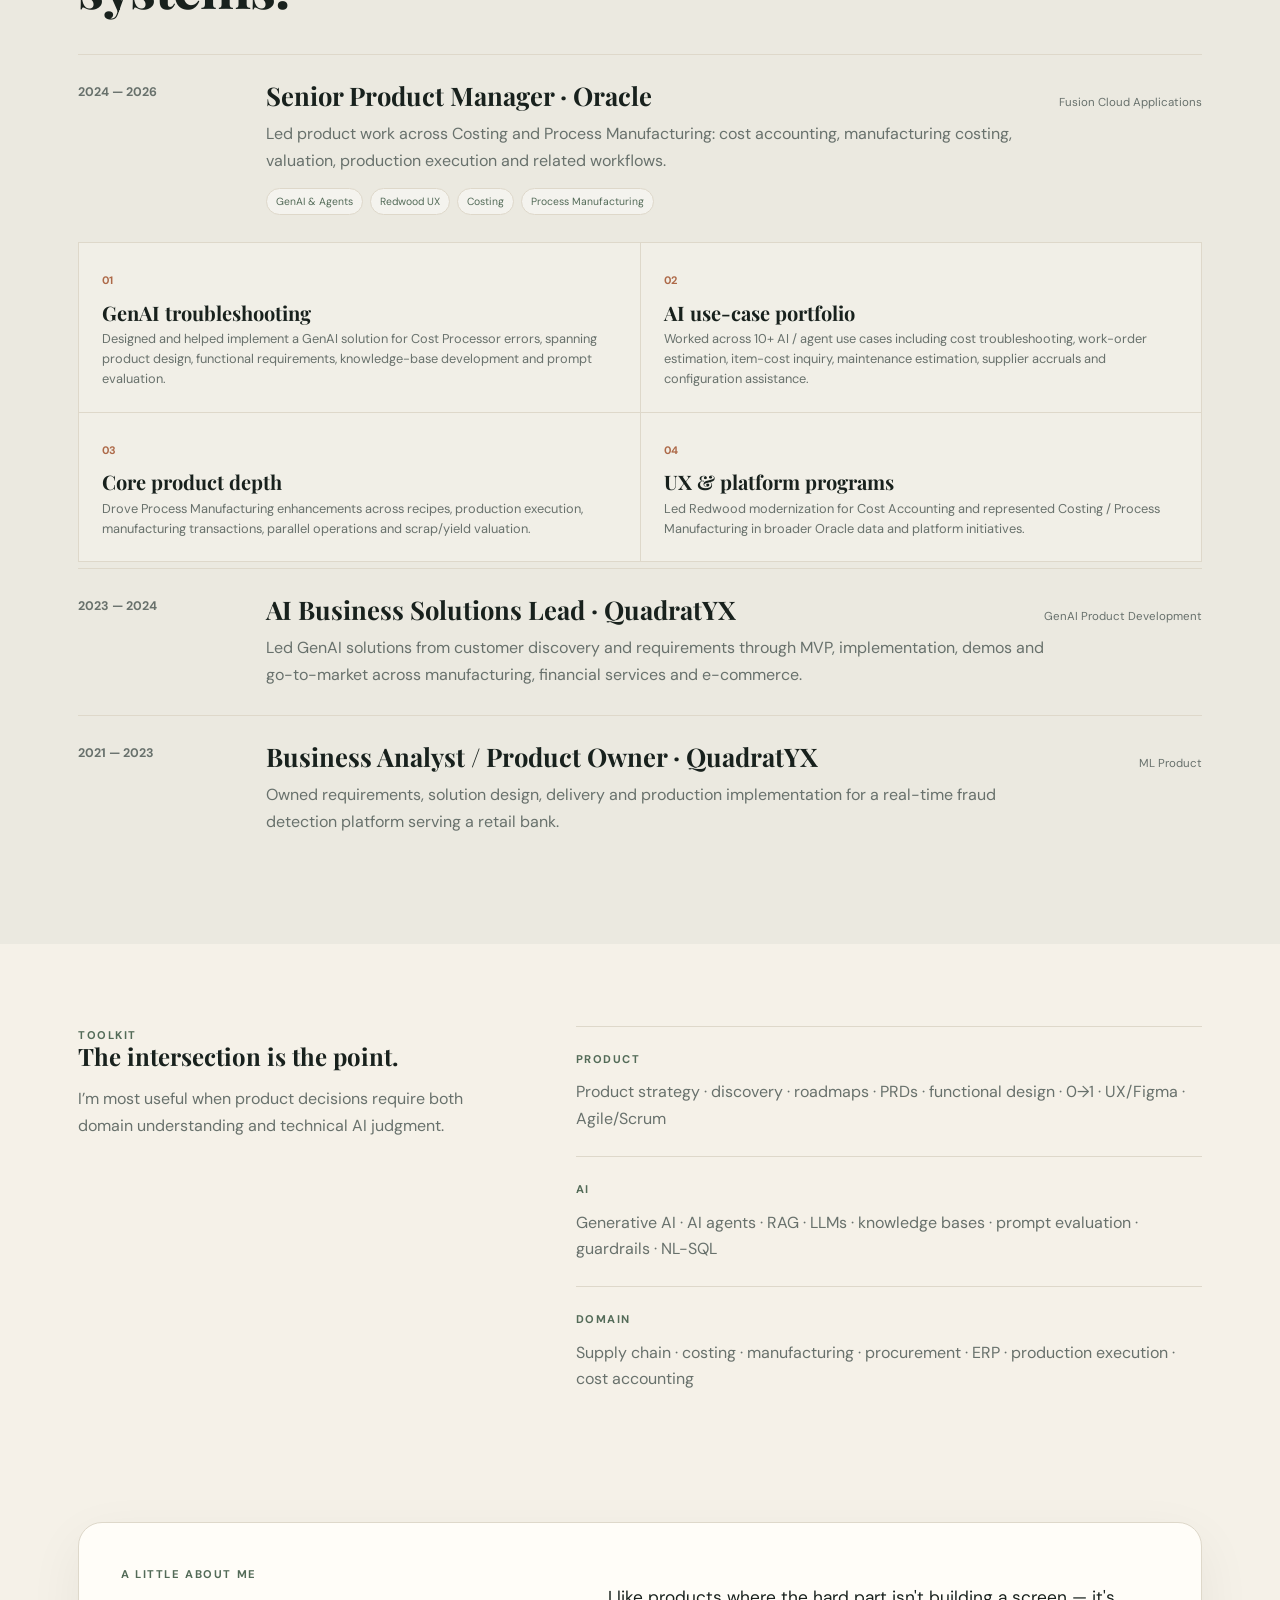
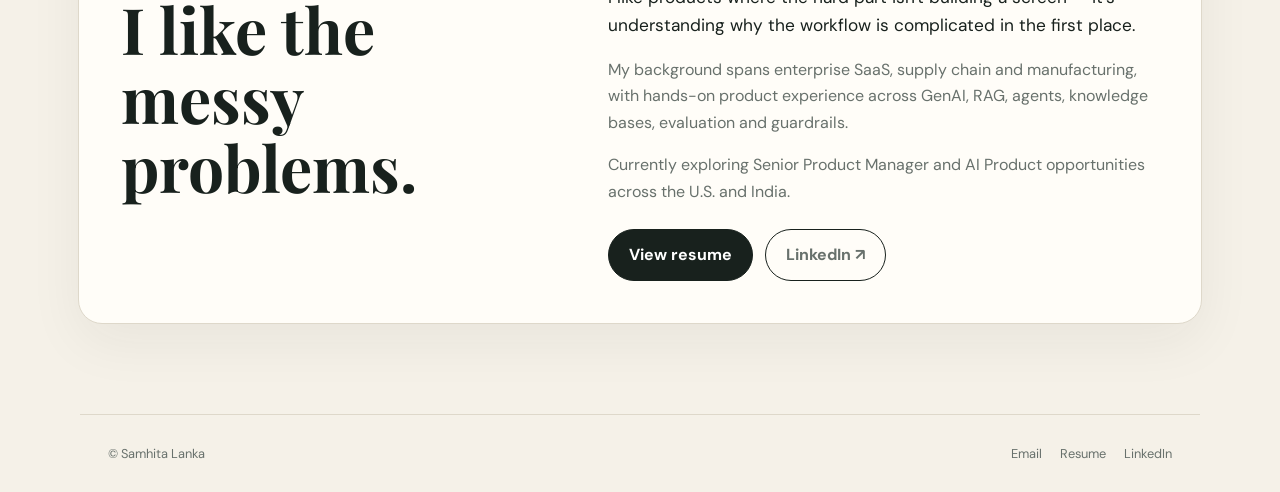
==== commit 917fb390: "Add files via upload" ====
--- a/index.html
+++ b/index.html
@@ -19,7 +19,7 @@
 <section class="hero hero-grid"><div class="hero-main"><div class="eyebrow">SENIOR PRODUCT MANAGER · ENTERPRISE AI · SCM & MANUFACTURING</div><h1>Building AI products for the workflows that make enterprises run.</h1><p class="hero-copy">I build products at the intersection of enterprise software, supply chain, manufacturing and applied AI — turning complex workflows into clearer decisions and usable experiences.</p><div class="actions"><a class="button primary" href="#work">Explore my work</a><a class="button secondary" href="resume.html">View resume</a></div><div class="proof-row"><div><strong>5+</strong><span>years in product</span></div><div><strong>10+</strong><span>AI use cases</span></div><div><strong>90%</strong><span>decision-time reduction*</span></div><div><strong>15 ms</strong><span>transaction scoring*</span></div></div><p class="micro-note">*Outcomes from prior work at QuadratYX; see experience section.</p></div><aside class="hero-note"><div class="note-kicker">WHAT I WORK ON</div><div class="focus-item"><span>01</span><div><strong>Enterprise AI</strong><p>GenAI, agents, RAG, evaluation and guardrails.</p></div></div><div class="focus-item"><span>02</span><div><strong>Complex workflows</strong><p>Costing, manufacturing, procurement and operational decisioning.</p></div></div><div class="focus-item"><span>03</span><div><strong>0 → 1 products</strong><p>Discovery → product design → prototype → implementation.</p></div></div></aside></section>
 
 <section id="work" class="section"><div class="section-heading section-heading-wide"><div class="eyebrow">SELECTED WORK</div><h2>Products, systems and experiments — not just slides.</h2><p>A mix of shipped enterprise product work, AI products, and independent product experiments.</p></div>
-<article class="featured-card flagship"><div class="project-topline"><span class="tag">FLAGSHIP · AI PRODUCT</span><span class="status-dot">● Building now</span></div><div class="flagship-grid"><div><h3>CostLens</h3><p class="project-subtitle">Manufacturing Cost Investigation Copilot</p><p>An interview-ready AI product concept for cost and manufacturing analysts investigating unexpected variances, processing issues and work-order questions.</p><div class="chips"><span>AI Agent</span><span>RAG</span><span>Structured Data</span><span>Evaluation</span><span>Product Design</span></div><a class="text-link" href="cost-investigation.html">Explore the product →</a></div><div class="mini-product"><div class="mini-bar"><span>CostLens</span><span class="mini-live">LIVE PROTOTYPE</span></div><div class="question">Why is WO-10482 18% above expected cost?</div><div class="answer-row"><span class="answer-label">LIKELY DRIVER</span><strong>Material variance</strong></div><div class="answer-row"><span class="answer-label">EVIDENCE</span><span>Actual material cost is 24% above standard for 3 components.</span></div><div class="answer-row"><span class="answer-label">NEXT CHECK</span><span>Review supplier price movement and the latest receipt valuation.</span></div></div></div></article>
+<article class="featured-card flagship"><div class="project-topline"><span class="tag">FLAGSHIP · AI PRODUCT</span><span class="status-dot">● Manufacturing cost intelligence</span></div><div class="flagship-grid"><div><h3>CostLens</h3><p class="project-subtitle">AI-powered Manufacturing Cost Intelligence</p><p>Helping manufacturing and cost teams understand what changed, why costs or WIP moved, which factors drove the outcome, and what to investigate next.</p><div class="chips"><span>Agentic AI</span><span>Structured Analytics</span><span>Explainability</span><span>RAG</span><span>Product Design</span></div><a class="text-link" href="cost-investigation.html">Explore the product →</a></div><div class="mini-product"><div class="mini-bar"><span>CostLens</span><span class="mini-live">PRODUCT VIEW</span></div><div class="question">Why is WO-10482 18% above expected cost?</div><div class="answer-row"><span class="answer-label">WHAT CHANGED</span><strong>Actual cost is 18% above expected</strong></div><div class="answer-row"><span class="answer-label">LIKELY DRIVERS</span><span>Material movement is the largest contributor in the example.</span></div><div class="answer-row"><span class="answer-label">NEXT CHECK</span><span>Review price, quantity and recent manufacturing events.</span></div></div></div></article>
 <div class="work-grid"><article class="small-card outcome-card"><div class="tag">AI PRODUCT · QUADRATYX</div><h3>Inventory & Procurement Intelligence</h3><p>GenAI product work connecting inventory and procurement decisions to ERP workflows for manufacturing operations.</p><div class="metric-pair"><div><strong>90%</strong><span>decision-time reduction</span></div><div><strong>20%</strong><span>inventory accuracy improvement</span></div><div><strong>15%</strong><span>procurement cost reduction</span></div></div></article><article class="small-card outcome-card"><div class="tag">ML PRODUCT · QUADRATYX</div><h3>Real-Time Fraud Detection</h3><p>Product ownership for an ML-based transaction scoring platform for a leading retail bank.</p><div class="metric-pair"><div><strong>15 ms</strong><span>real-time scoring</span></div><div><strong>50%</strong><span>false-positive reduction</span></div><div><strong>70%</strong><span>fraud-detection accuracy improvement</span></div></div></article></div></section>
 
 <section class="section capability-section"><div class="section-heading"><div class="eyebrow">HOW I THINK</div><h2>Start with the workflow. Use AI where it removes real friction.</h2></div><div class="capability-grid"><div class="capability"><span class="cap-number">01</span><h3>Understand the workflow</h3><p>Map users, decisions, handoffs, edge cases and the data they already depend on.</p></div><div class="capability"><span class="cap-number">02</span><h3>Find the AI moment</h3><p>Use AI for investigation, explanation, retrieval, prediction or action — not simply because a workflow can have a chatbot.</p></div><div class="capability"><span class="cap-number">03</span><h3>Design for trust</h3><p>Ground responses in evidence, define failure modes, evaluate systematically and make uncertainty visible.</p></div></div></section>
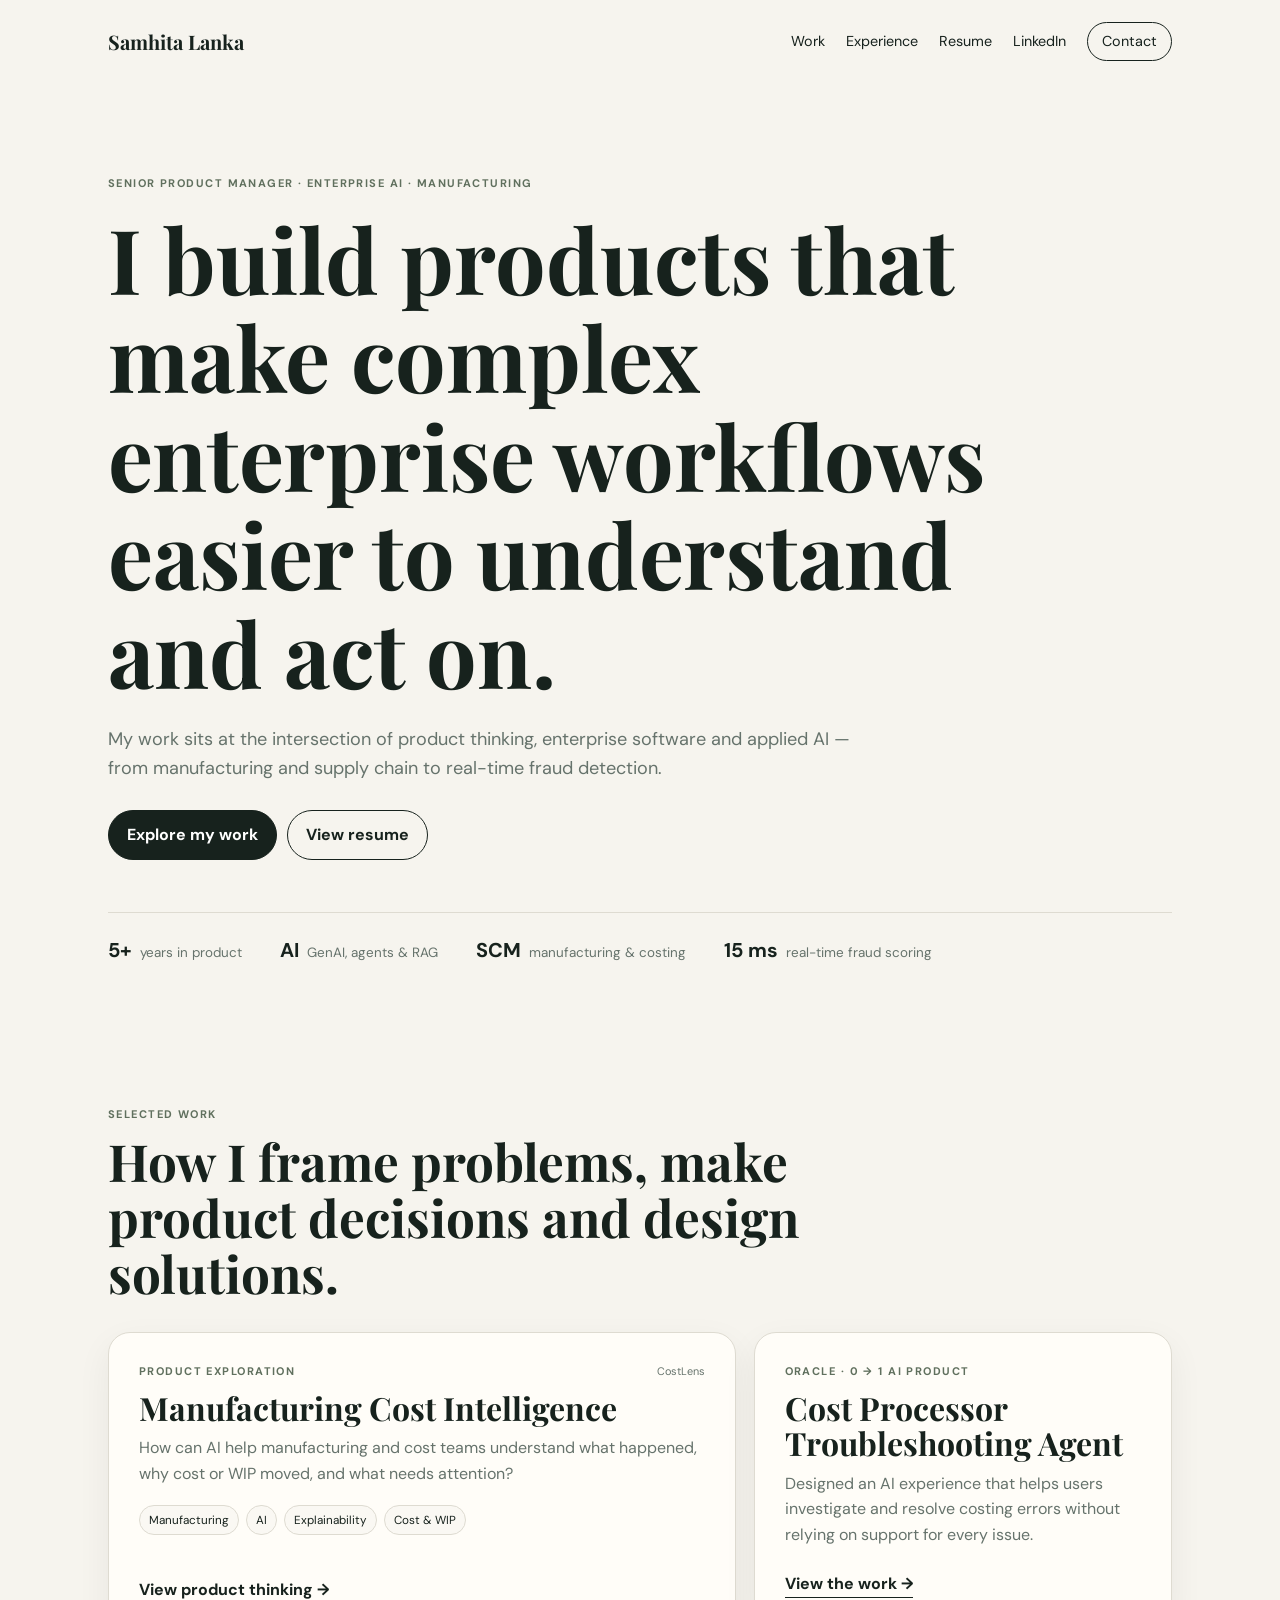
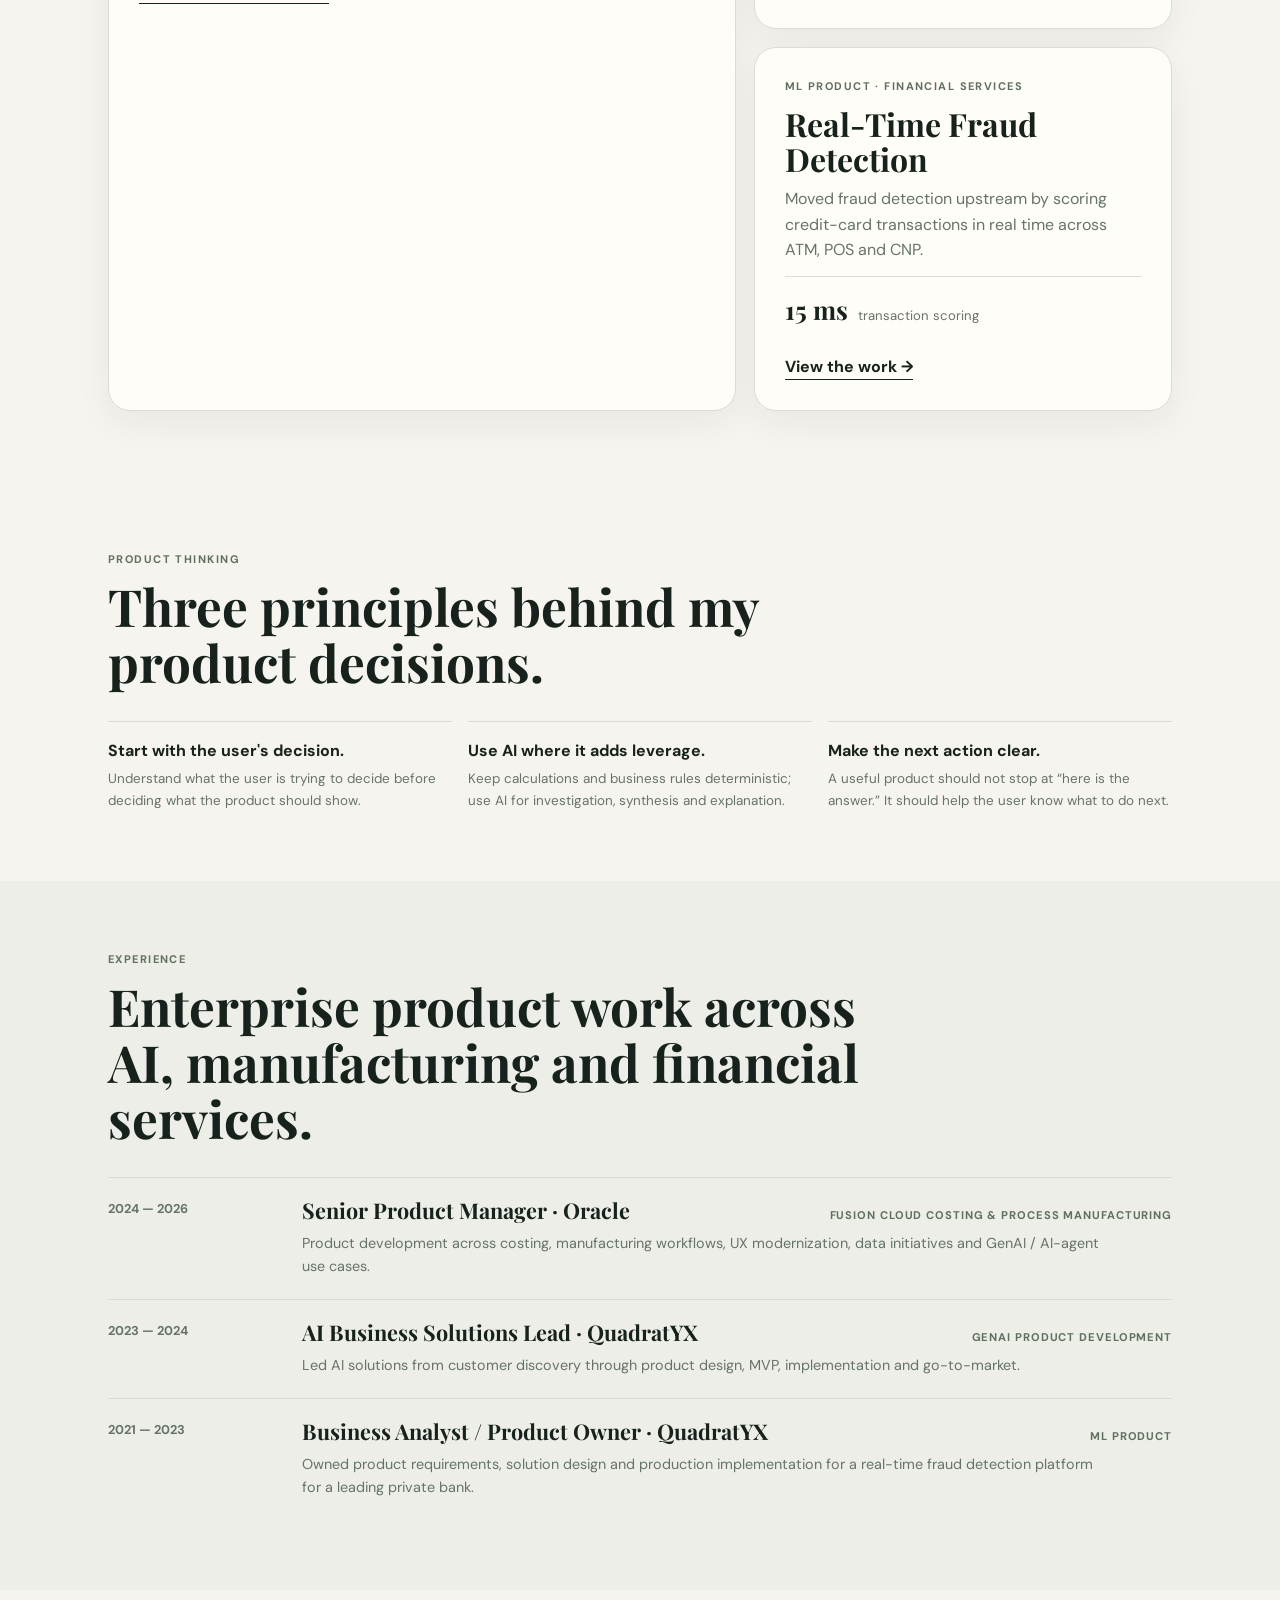
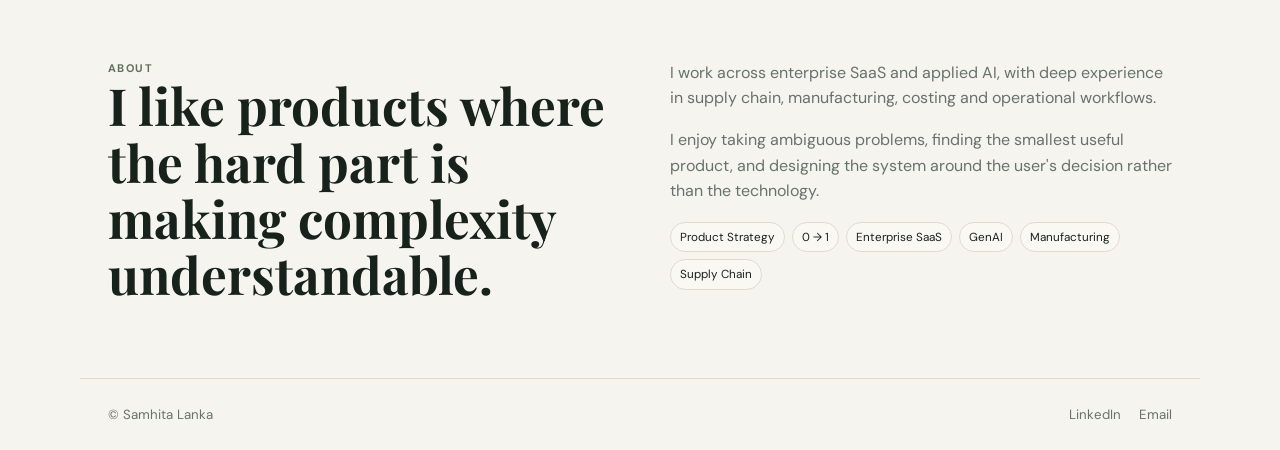
==== commit cbf1326f: "Add files via upload" ====
--- a/index.html
+++ b/index.html
@@ -1,38 +1,11 @@
-<!DOCTYPE html>
-<html lang="en">
-<head>
-  <meta charset="UTF-8" />
-  <meta name="viewport" content="width=device-width, initial-scale=1.0" />
-  <meta name="theme-color" content="#f5f1e8" />
-  <meta name="description" content="Samhita Lanka — Senior Product Manager building enterprise AI products across supply chain, manufacturing and SaaS." />
-  <meta property="og:title" content="Samhita Lanka — Senior Product Manager | Enterprise AI" />
-  <meta property="og:description" content="Senior Product Manager building useful AI products for complex enterprise workflows." />
-  <title>Samhita Lanka — Senior Product Manager | Enterprise AI</title>
-  <link rel="preconnect" href="https://fonts.googleapis.com">
-  <link rel="preconnect" href="https://fonts.gstatic.com" crossorigin>
-  <link href="https://fonts.googleapis.com/css2?family=DM+Sans:wght@400;500;600;700&family=Playfair+Display:wght@600;700&display=swap" rel="stylesheet">
-  <link rel="stylesheet" href="styles.css" />
-</head>
-<body>
-<header class="nav"><a class="brand" href="#top">Samhita Lanka</a><nav aria-label="Primary navigation"><a href="#work">Work</a><a href="#experience">Experience</a><a href="#about">About</a><a href="resume.html">Resume</a><a href="https://linkedin.com/in/samhita-lanka" target="_blank" rel="noreferrer">LinkedIn</a><a class="nav-cta" href="mailto:samhita510@gmail.com">Contact</a></nav></header>
+<!doctype html><html lang="en"><head><meta charset="utf-8"><meta name="viewport" content="width=device-width,initial-scale=1"><meta name="description" content="Samhita Lanka — Senior Product Manager focused on enterprise AI, manufacturing, supply chain and complex workflows."><title>Samhita Lanka — Senior Product Manager</title><link rel="preconnect" href="https://fonts.googleapis.com"><link rel="preconnect" href="https://fonts.gstatic.com" crossorigin><link href="https://fonts.googleapis.com/css2?family=DM+Sans:wght@400;500;600;700&family=Playfair+Display:wght@600;700&display=swap" rel="stylesheet"><link rel="stylesheet" href="styles.css"></head><body>
+<header class="nav"><a class="brand" href="#top">Samhita Lanka</a><nav><a href="#work">Work</a><a href="#experience">Experience</a><a href="resume.html">Resume</a><a href="https://linkedin.com/in/samhita-lanka" target="_blank">LinkedIn</a><a class="nav-cta" href="mailto:samhita510@gmail.com">Contact</a></nav></header>
 <main id="top">
-<section class="hero hero-grid"><div class="hero-main"><div class="eyebrow">SENIOR PRODUCT MANAGER · ENTERPRISE AI · SCM & MANUFACTURING</div><h1>Building AI products for the workflows that make enterprises run.</h1><p class="hero-copy">I build products at the intersection of enterprise software, supply chain, manufacturing and applied AI — turning complex workflows into clearer decisions and usable experiences.</p><div class="actions"><a class="button primary" href="#work">Explore my work</a><a class="button secondary" href="resume.html">View resume</a></div><div class="proof-row"><div><strong>5+</strong><span>years in product</span></div><div><strong>10+</strong><span>AI use cases</span></div><div><strong>90%</strong><span>decision-time reduction*</span></div><div><strong>15 ms</strong><span>transaction scoring*</span></div></div><p class="micro-note">*Outcomes from prior work at QuadratYX; see experience section.</p></div><aside class="hero-note"><div class="note-kicker">WHAT I WORK ON</div><div class="focus-item"><span>01</span><div><strong>Enterprise AI</strong><p>GenAI, agents, RAG, evaluation and guardrails.</p></div></div><div class="focus-item"><span>02</span><div><strong>Complex workflows</strong><p>Costing, manufacturing, procurement and operational decisioning.</p></div></div><div class="focus-item"><span>03</span><div><strong>0 → 1 products</strong><p>Discovery → product design → prototype → implementation.</p></div></div></aside></section>
-
-<section id="work" class="section"><div class="section-heading section-heading-wide"><div class="eyebrow">SELECTED WORK</div><h2>Products, systems and experiments — not just slides.</h2><p>A mix of shipped enterprise product work, AI products, and independent product experiments.</p></div>
-<article class="featured-card flagship"><div class="project-topline"><span class="tag">FLAGSHIP · AI PRODUCT</span><span class="status-dot">● Manufacturing cost intelligence</span></div><div class="flagship-grid"><div><h3>CostLens</h3><p class="project-subtitle">AI-powered Manufacturing Cost Intelligence</p><p>Helping manufacturing and cost teams understand what changed, why costs or WIP moved, which factors drove the outcome, and what to investigate next.</p><div class="chips"><span>Agentic AI</span><span>Structured Analytics</span><span>Explainability</span><span>RAG</span><span>Product Design</span></div><a class="text-link" href="cost-investigation.html">Explore the product →</a></div><div class="mini-product"><div class="mini-bar"><span>CostLens</span><span class="mini-live">PRODUCT VIEW</span></div><div class="question">Why is WO-10482 18% above expected cost?</div><div class="answer-row"><span class="answer-label">WHAT CHANGED</span><strong>Actual cost is 18% above expected</strong></div><div class="answer-row"><span class="answer-label">LIKELY DRIVERS</span><span>Material movement is the largest contributor in the example.</span></div><div class="answer-row"><span class="answer-label">NEXT CHECK</span><span>Review price, quantity and recent manufacturing events.</span></div></div></div></article>
-<div class="work-grid"><article class="small-card outcome-card"><div class="tag">AI PRODUCT · QUADRATYX</div><h3>Inventory & Procurement Intelligence</h3><p>GenAI product work connecting inventory and procurement decisions to ERP workflows for manufacturing operations.</p><div class="metric-pair"><div><strong>90%</strong><span>decision-time reduction</span></div><div><strong>20%</strong><span>inventory accuracy improvement</span></div><div><strong>15%</strong><span>procurement cost reduction</span></div></div></article><article class="small-card outcome-card"><div class="tag">ML PRODUCT · QUADRATYX</div><h3>Real-Time Fraud Detection</h3><p>Product ownership for an ML-based transaction scoring platform for a leading retail bank.</p><div class="metric-pair"><div><strong>15 ms</strong><span>real-time scoring</span></div><div><strong>50%</strong><span>false-positive reduction</span></div><div><strong>70%</strong><span>fraud-detection accuracy improvement</span></div></div></article></div></section>
-
-<section class="section capability-section"><div class="section-heading"><div class="eyebrow">HOW I THINK</div><h2>Start with the workflow. Use AI where it removes real friction.</h2></div><div class="capability-grid"><div class="capability"><span class="cap-number">01</span><h3>Understand the workflow</h3><p>Map users, decisions, handoffs, edge cases and the data they already depend on.</p></div><div class="capability"><span class="cap-number">02</span><h3>Find the AI moment</h3><p>Use AI for investigation, explanation, retrieval, prediction or action — not simply because a workflow can have a chatbot.</p></div><div class="capability"><span class="cap-number">03</span><h3>Design for trust</h3><p>Ground responses in evidence, define failure modes, evaluate systematically and make uncertainty visible.</p></div></div></section>
-
-<section id="experience" class="section muted"><div class="section-heading"><div class="eyebrow">EXPERIENCE</div><h2>Five years across enterprise software, AI and decision systems.</h2></div><div class="timeline featured-timeline">
-<div class="timeline-item"><div class="date">2024 — 2026</div><div><div class="role-row"><h3>Senior Product Manager · Oracle</h3><span>Fusion Cloud Applications</span></div><p>Led product work across Costing and Process Manufacturing: cost accounting, manufacturing costing, valuation, production execution and related workflows.</p><div class="experience-tags"><span>GenAI & Agents</span><span>Redwood UX</span><span>Costing</span><span>Process Manufacturing</span></div></div></div>
-<div class="experience-grid"><article><span class="story-index">01</span><h4>GenAI troubleshooting</h4><p>Designed and helped implement a GenAI solution for Cost Processor errors, spanning product design, functional requirements, knowledge-base development and prompt evaluation.</p></article><article><span class="story-index">02</span><h4>AI use-case portfolio</h4><p>Worked across 10+ AI / agent use cases including cost troubleshooting, work-order estimation, item-cost inquiry, maintenance estimation, supplier accruals and configuration assistance.</p></article><article><span class="story-index">03</span><h4>Core product depth</h4><p>Drove Process Manufacturing enhancements across recipes, production execution, manufacturing transactions, parallel operations and scrap/yield valuation.</p></article><article><span class="story-index">04</span><h4>UX & platform programs</h4><p>Led Redwood modernization for Cost Accounting and represented Costing / Process Manufacturing in broader Oracle data and platform initiatives.</p></article></div>
-<div class="timeline-item"><div class="date">2023 — 2024</div><div><div class="role-row"><h3>AI Business Solutions Lead · QuadratYX</h3><span>GenAI Product Development</span></div><p>Led GenAI solutions from customer discovery and requirements through MVP, implementation, demos and go-to-market across manufacturing, financial services and e-commerce.</p></div></div>
-<div class="timeline-item"><div class="date">2021 — 2023</div><div><div class="role-row"><h3>Business Analyst / Product Owner · QuadratYX</h3><span>ML Product</span></div><p>Owned requirements, solution design, delivery and production implementation for a real-time fraud detection platform serving a retail bank.</p></div></div>
-</div></section>
-
-<section class="section split stack-list"><div><div class="eyebrow">TOOLKIT</div><h2>The intersection is the point.</h2><p class="lead">I’m most useful when product decisions require both domain understanding and technical AI judgment.</p></div><div class="toolkit-grid"><div><span class="tool-label">PRODUCT</span><p>Product strategy · discovery · roadmaps · PRDs · functional design · 0→1 · UX/Figma · Agile/Scrum</p></div><div><span class="tool-label">AI</span><p>Generative AI · AI agents · RAG · LLMs · knowledge bases · prompt evaluation · guardrails · NL-SQL</p></div><div><span class="tool-label">DOMAIN</span><p>Supply chain · costing · manufacturing · procurement · ERP · production execution · cost accounting</p></div></div></section>
-
-<section id="about" class="section about-section"><div class="about-card"><div><div class="eyebrow">A LITTLE ABOUT ME</div><h2>I like the messy problems.</h2></div><div class="about-copy"><p>I like products where the hard part isn't building a screen — it's understanding why the workflow is complicated in the first place.</p><p>My background spans enterprise SaaS, supply chain and manufacturing, with hands-on product experience across GenAI, RAG, agents, knowledge bases, evaluation and guardrails.</p><p>Currently exploring Senior Product Manager and AI Product opportunities across the U.S. and India.</p><div class="actions about-actions"><a class="button primary" href="resume.html">View resume</a><a class="button secondary" href="https://linkedin.com/in/samhita-lanka" target="_blank" rel="noreferrer">LinkedIn ↗</a></div></div></div></section>
-</main><footer class="footer"><span>© Samhita Lanka</span><div><a href="mailto:samhita510@gmail.com">Email</a><a href="resume.html">Resume</a><a href="https://linkedin.com/in/samhita-lanka" target="_blank" rel="noreferrer">LinkedIn</a></div></footer>
-</body></html>
+<section class="hero"><div class="eyebrow">SENIOR PRODUCT MANAGER · ENTERPRISE AI · MANUFACTURING</div><h1>I build products that make complex enterprise workflows easier to understand and act on.</h1><p class="hero-copy">My work sits at the intersection of product thinking, enterprise software and applied AI — from manufacturing and supply chain to real-time fraud detection.</p><div class="actions"><a class="button primary" href="#work">Explore my work</a><a class="button" href="resume.html">View resume</a></div><div class="proof-row"><div><strong>5+</strong><span>years in product</span></div><div><strong>AI</strong><span>GenAI, agents & RAG</span></div><div><strong>SCM</strong><span>manufacturing & costing</span></div><div><strong>15 ms</strong><span>real-time fraud scoring</span></div></div></section>
+<section id="work" class="section"><div class="section-heading"><div class="eyebrow">SELECTED WORK</div><h2>How I frame problems, make product decisions and design solutions.</h2></div>
+<div class="work-grid"><article class="card featured"><div class="card-top"><span class="tag">PRODUCT EXPLORATION</span><span class="status">CostLens</span></div><h3>Manufacturing Cost Intelligence</h3><p>How can AI help manufacturing and cost teams understand what happened, why cost or WIP moved, and what needs attention?</p><div class="chips"><span>Manufacturing</span><span>AI</span><span>Explainability</span><span>Cost & WIP</span></div><a class="link" href="cost-investigation.html">View product thinking →</a></article>
+<div class="small-stack"><article class="card"><div class="tag">ORACLE · 0 → 1 AI PRODUCT</div><h3>Cost Processor Troubleshooting Agent</h3><p>Designed an AI experience that helps users investigate and resolve costing errors without relying on support for every issue.</p><a class="link" href="troubleshooting-agent.html">View the work →</a></article><article class="card"><div class="tag">ML PRODUCT · FINANCIAL SERVICES</div><h3>Real-Time Fraud Detection</h3><p>Moved fraud detection upstream by scoring credit-card transactions in real time across ATM, POS and CNP.</p><div class="metric-line"><strong>15 ms</strong><span>transaction scoring</span></div><a class="link" href="fraud-detection.html">View the work →</a></article></div></div></section>
+<section class="section"><div class="section-heading"><div class="eyebrow">PRODUCT THINKING</div><h2>Three principles behind my product decisions.</h2></div><div class="principles"><div class="principle"><strong>Start with the user's decision.</strong><p>Understand what the user is trying to decide before deciding what the product should show.</p></div><div class="principle"><strong>Use AI where it adds leverage.</strong><p>Keep calculations and business rules deterministic; use AI for investigation, synthesis and explanation.</p></div><div class="principle"><strong>Make the next action clear.</strong><p>A useful product should not stop at “here is the answer.” It should help the user know what to do next.</p></div></div></section>
+<section id="experience" class="section muted"><div class="inner"><div class="section-heading"><div class="eyebrow">EXPERIENCE</div><h2>Enterprise product work across AI, manufacturing and financial services.</h2></div><div class="timeline"><div class="timeline-item"><div class="date">2024 — 2026</div><div><div class="role"><h3>Senior Product Manager · Oracle</h3><span>Fusion Cloud Costing & Process Manufacturing</span></div><p>Product development across costing, manufacturing workflows, UX modernization, data initiatives and GenAI / AI-agent use cases.</p></div></div><div class="timeline-item"><div class="date">2023 — 2024</div><div><div class="role"><h3>AI Business Solutions Lead · QuadratYX</h3><span>GenAI product development</span></div><p>Led AI solutions from customer discovery through product design, MVP, implementation and go-to-market.</p></div></div><div class="timeline-item"><div class="date">2021 — 2023</div><div><div class="role"><h3>Business Analyst / Product Owner · QuadratYX</h3><span>ML product</span></div><p>Owned product requirements, solution design and production implementation for a real-time fraud detection platform for a leading private bank.</p></div></div></div></div></section>
+<section class="section"><div class="split"><div><div class="eyebrow">ABOUT</div><h2>I like products where the hard part is making complexity understandable.</h2></div><div class="about-copy"><p>I work across enterprise SaaS and applied AI, with deep experience in supply chain, manufacturing, costing and operational workflows.</p><p>I enjoy taking ambiguous problems, finding the smallest useful product, and designing the system around the user's decision rather than the technology.</p><div class="chips"><span>Product Strategy</span><span>0 → 1</span><span>Enterprise SaaS</span><span>GenAI</span><span>Manufacturing</span><span>Supply Chain</span></div></div></div></section>
+</main><footer class="footer"><span>© Samhita Lanka</span><div><a href="https://linkedin.com/in/samhita-lanka" target="_blank">LinkedIn</a><a href="mailto:samhita510@gmail.com">Email</a></div></footer></body></html>
--- a/styles.css
+++ b/styles.css
@@ -1 +1,4 @@
-:root{--ink:#18211d;--muted:#68716c;--paper:#f5f1e8;--card:#fffdf8;--line:#ded8ca;--accent:#536b58;--warm:#ad6948;--sage:#dfe7dc;--shadow:0 18px 55px rgba(39,35,27,.06)}*{box-sizing:border-box}html{scroll-behavior:smooth}body{margin:0;background:var(--paper);color:var(--ink);font-family:'DM Sans',sans-serif;line-height:1.65}a{color:inherit;text-decoration:none}.nav{max-width:1180px;margin:auto;padding:22px 28px;display:flex;justify-content:space-between;align-items:center;position:sticky;top:0;background:rgba(245,241,232,.93);backdrop-filter:blur(14px);z-index:20;border-bottom:1px solid rgba(222,216,202,.5)}.brand{font-family:'Playfair Display',serif;font-weight:700;font-size:1.25rem}.nav nav{display:flex;gap:20px;align-items:center;font-size:.86rem}.nav nav a{opacity:.78}.nav nav a:hover{opacity:1}.nav-cta{border:1px solid var(--ink);padding:8px 14px;border-radius:999px;opacity:1!important}.hero{max-width:1180px;margin:auto;padding:96px 28px 72px}.hero-grid{display:grid;grid-template-columns:minmax(0,1.35fr) minmax(280px,.65fr);gap:70px;align-items:end}.eyebrow,.tag,.note-kicker,.answer-label,.tool-label{font-size:.7rem;text-transform:uppercase;letter-spacing:.14em;font-weight:700;color:var(--accent)}h1,h2,h3,h4{font-family:'Playfair Display',serif;line-height:1.08;margin:0}.hero h1{font-size:clamp(3.2rem,7.1vw,6.8rem);max-width:980px;margin-top:18px;letter-spacing:-.035em}.hero-copy{max-width:720px;font-size:1.15rem;color:var(--muted);margin:28px 0 30px}.actions{display:flex;gap:12px;flex-wrap:wrap}.button{display:inline-flex;align-items:center;justify-content:center;padding:12px 20px;border-radius:999px;border:1px solid var(--ink);font-weight:700;transition:.2s ease}.button:hover{transform:translateY(-1px)}.primary{background:var(--ink);color:#fff}.secondary{background:transparent}.proof-row{display:flex;gap:30px;flex-wrap:wrap;margin-top:54px;border-top:1px solid var(--line);padding-top:20px}.proof-row div{display:flex;gap:8px;align-items:baseline}.proof-row strong{font-size:1.45rem;font-family:'Playfair Display',serif}.proof-row span{font-size:.78rem;color:var(--muted)}.micro-note{margin:12px 0 0;color:#8a8f89;font-size:.72rem}.hero-note{background:var(--card);border:1px solid var(--line);border-radius:24px;padding:26px;box-shadow:var(--shadow)}.note-kicker{margin-bottom:4px}.focus-item{display:grid;grid-template-columns:28px 1fr;gap:12px;padding:18px 0;border-top:1px solid var(--line)}.focus-item:first-of-type{margin-top:10px}.focus-item>span{font-size:.72rem;color:var(--warm);font-weight:700}.focus-item strong{font-size:1rem}.focus-item p{margin:5px 0 0;color:var(--muted);font-size:.83rem;line-height:1.5}.section{max-width:1180px;margin:auto;padding:82px 28px}.section-heading{max-width:760px;margin-bottom:38px}.section-heading-wide{max-width:860px}.section-heading h2{font-size:clamp(2.3rem,4.4vw,4rem);margin-top:9px;letter-spacing:-.02em}.section-heading p{color:var(--muted);margin-top:16px}.featured-card,.small-card,.about-card{background:var(--card);border:1px solid var(--line);border-radius:24px;box-shadow:var(--shadow)}.featured-card{padding:38px}.project-topline{display:flex;justify-content:space-between;gap:14px;align-items:center}.status-dot{font-size:.72rem;color:var(--accent);font-weight:700}.flagship-grid{display:grid;grid-template-columns:1.05fr .95fr;gap:48px;align-items:center;margin-top:20px}.flagship h3{font-size:3rem;letter-spacing:-.02em}.project-subtitle{font-size:1.1rem!important;color:var(--accent)!important;margin:5px 0 16px!important;font-weight:600}.featured-card p,.small-card p{color:var(--muted);max-width:760px}.chips{display:flex;gap:8px;flex-wrap:wrap;margin:20px 0}.chips span{border:1px solid var(--line);border-radius:999px;padding:5px 10px;font-size:.76rem;background:#faf8f2}.text-link{display:inline-block;margin-top:8px;font-weight:700;border-bottom:1px solid var(--ink);padding-bottom:2px}.mini-product{background:#1b2420;color:#f7f4ed;border-radius:18px;padding:18px;box-shadow:0 14px 34px rgba(24,33,29,.14)}.mini-bar{display:flex;justify-content:space-between;align-items:center;font-size:.8rem;color:#e9eee7;margin-bottom:22px}.mini-live{font-size:.58rem;letter-spacing:.12em;padding:4px 7px;border:1px solid rgba(255,255,255,.18);border-radius:999px;color:#c9d5c8}.question{font-family:'Playfair Display',serif;font-size:1.25rem;line-height:1.2;padding-bottom:18px;border-bottom:1px solid rgba(255,255,255,.14)}.answer-row{display:flex;flex-direction:column;gap:4px;padding:14px 0;border-bottom:1px solid rgba(255,255,255,.1);font-size:.8rem;color:#d5ddd5}.answer-row:last-child{border-bottom:0;padding-bottom:0}.answer-row strong{color:#fff;font-size:1rem}.answer-label{font-size:.58rem;color:#bdceb9}.work-grid{display:grid;grid-template-columns:1fr 1fr;gap:18px;margin-top:18px}.small-card{padding:30px}.small-card h3{font-size:2rem;margin:11px 0}.metric-pair{display:grid;grid-template-columns:repeat(3,1fr);gap:10px;border-top:1px solid var(--line);margin-top:22px;padding-top:18px}.metric-pair div{display:flex;flex-direction:column;gap:4px}.metric-pair strong{font-family:'Playfair Display',serif;font-size:1.65rem}.metric-pair span{font-size:.72rem;color:var(--muted);line-height:1.35}.capability-section{padding-top:50px}.capability-grid{display:grid;grid-template-columns:repeat(3,1fr);border-top:1px solid var(--line);border-bottom:1px solid var(--line)}.capability{padding:28px 26px 30px 0;border-right:1px solid var(--line)}.capability+.capability{padding-left:26px}.capability:last-child{border-right:0}.cap-number{font-size:.7rem;color:var(--warm);font-weight:700}.capability h3{font-size:1.7rem;margin:12px 0 9px}.capability p{color:var(--muted);font-size:.9rem;margin:0}.muted{max-width:none;background:#ebe9e0;padding-left:max(28px,calc((100vw - 1124px)/2));padding-right:max(28px,calc((100vw - 1124px)/2))}.timeline{display:flex;flex-direction:column}.timeline-item{display:grid;grid-template-columns:160px 1fr;gap:28px;padding:27px 0;border-top:1px solid var(--line)}.date{font-size:.78rem;color:var(--muted);font-weight:700}.role-row{display:flex;align-items:baseline;justify-content:space-between;gap:18px}.role-row h3{font-size:1.6rem}.role-row span{font-size:.72rem;color:var(--muted);white-space:nowrap}.timeline-item p{margin:9px 0 0;color:var(--muted);max-width:800px}.experience-tags{display:flex;gap:7px;flex-wrap:wrap;margin-top:14px}.experience-tags span{font-size:.65rem;border:1px solid var(--line);border-radius:999px;padding:4px 9px;color:var(--accent);background:rgba(255,255,255,.45)}.experience-grid{display:grid;grid-template-columns:1fr 1fr;gap:1px;background:var(--line);border:1px solid var(--line);margin:0 0 6px}.experience-grid article{background:#f1efe7;padding:23px}.story-index{font-size:.68rem;color:var(--warm);font-weight:700}.experience-grid h4{font-size:1.25rem;margin:9px 0 6px}.experience-grid p{font-size:.8rem;margin:0;color:var(--muted);line-height:1.55}.split{display:grid;grid-template-columns:.8fr 1.2fr;gap:80px;align-items:start}.lead{color:var(--muted);font-size:1rem;max-width:480px}.toolkit-grid{display:grid;gap:24px}.toolkit-grid>div{border-top:1px solid var(--line);padding-top:18px}.toolkit-grid p{color:var(--muted);margin:8px 0 0}.about-section{padding-top:48px;padding-bottom:90px}.about-card{padding:42px;display:grid;grid-template-columns:.85fr 1.15fr;gap:80px;align-items:start}.about-card h2{font-size:clamp(2.5rem,5vw,4.3rem);margin-top:10px}.about-copy{color:var(--muted)}.about-copy p:first-child{font-size:1.08rem;color:var(--ink)}.about-actions{margin-top:24px}.footer{max-width:1120px;margin:auto;padding:28px;font-size:.8rem;color:var(--muted);border-top:1px solid var(--line);display:flex;justify-content:space-between}.footer div{display:flex;gap:18px}@media(max-width:900px){.nav nav{gap:13px}.nav nav a:nth-child(2),.nav nav a:nth-child(3){display:none}.hero-grid,.flagship-grid,.split,.about-card{grid-template-columns:1fr}.hero-grid{gap:38px}.hero h1{font-size:clamp(3rem,11vw,5rem)}.experience-grid{grid-template-columns:1fr}.role-row{display:block}.role-row span{display:block;margin-top:4px}.capability-grid{grid-template-columns:1fr}.capability,.capability+.capability{border-right:0;padding:23px 0;border-bottom:1px solid var(--line)}.capability:last-child{border-bottom:0}.work-grid{grid-template-columns:1fr}.metric-pair{grid-template-columns:1fr 1fr}.timeline-item{grid-template-columns:1fr;gap:8px}.about-card{gap:34px}}@media(max-width:600px){.nav{padding:17px 18px}.nav nav a:nth-child(4){display:none}.nav nav{gap:9px;font-size:.78rem}.nav-cta{padding:7px 11px}.hero,.section{padding-left:19px;padding-right:19px}.hero{padding-top:65px}.proof-row{gap:17px}.proof-row div{display:block}.proof-row span{display:block}.featured-card,.small-card,.about-card{padding:24px}.flagship h3{font-size:2.5rem}.project-topline{align-items:flex-start;flex-direction:column;gap:5px}.metric-pair{grid-template-columns:1fr}.footer{padding:23px 19px;gap:12px;flex-direction:column}.footer div{gap:14px}}
+:root{--ink:#17221d;--muted:#66736c;--paper:#f6f4ee;--card:#fffdf8;--line:#dedbd1;--sage:#60705e;--warm:#b66f4a;--soft:#eceee7;--shadow:0 12px 35px rgba(34,38,31,.06)}
+*{box-sizing:border-box}html{scroll-behavior:smooth}body{margin:0;background:var(--paper);color:var(--ink);font-family:"DM Sans",sans-serif;line-height:1.6}a{color:inherit;text-decoration:none}.nav{max-width:1120px;margin:auto;padding:22px 28px;display:flex;justify-content:space-between;align-items:center;position:sticky;top:0;background:rgba(246,244,238,.94);backdrop-filter:blur(10px);z-index:10}.brand{font-family:"Playfair Display",serif;font-weight:700;font-size:1.25rem}.nav nav{display:flex;gap:21px;align-items:center;font-size:.9rem}.nav-cta{border:1px solid var(--ink);padding:7px 14px;border-radius:999px}.hero{max-width:1120px;margin:auto;padding:92px 28px 70px}.eyebrow,.tag{font-size:.69rem;letter-spacing:.13em;text-transform:uppercase;font-weight:700;color:var(--sage)}h1,h2,h3{font-family:"Playfair Display",serif;line-height:1.1;margin:0}h1{font-size:clamp(3rem,7vw,6rem);max-width:920px;margin-top:16px}.hero-copy{max-width:760px;color:var(--muted);font-size:1.13rem;margin:24px 0 27px}.actions{display:flex;gap:10px;flex-wrap:wrap}.button{padding:11px 18px;border-radius:999px;border:1px solid var(--ink);font-weight:700}.button.primary{background:var(--ink);color:#fff}.proof-row{display:flex;gap:38px;flex-wrap:wrap;margin-top:52px;border-top:1px solid var(--line);padding-top:21px}.proof-row div{display:flex;gap:8px;align-items:baseline}.proof-row strong{font-size:1.25rem}.proof-row span{font-size:.84rem;color:var(--muted)}.section{max-width:1120px;margin:auto;padding:70px 28px}.section.muted{max-width:none;background:var(--soft)}.section.muted>.inner{max-width:1064px;margin:auto}.section-heading{max-width:760px;margin-bottom:30px}.section-heading h2{font-size:clamp(2rem,4vw,3.2rem);margin-top:9px}.section-heading p{color:var(--muted);margin:10px 0}.work-grid{display:grid;grid-template-columns:1.2fr .8fr;gap:18px}.card{background:var(--card);border:1px solid var(--line);border-radius:22px;padding:30px;box-shadow:var(--shadow)}.card h3{font-size:2rem;margin:10px 0}.card p{color:var(--muted);margin:0}.featured{min-height:100%}.card-top{display:flex;justify-content:space-between;gap:15px;align-items:center}.status{font-size:.68rem;color:var(--muted)}.chips{display:flex;gap:7px;flex-wrap:wrap;margin:18px 0}.chips span,.meta-chip{font-size:.73rem;padding:5px 9px;border:1px solid var(--line);border-radius:999px;background:#faf8f3}.link{display:inline-block;margin-top:24px;font-weight:700;border-bottom:1px solid var(--ink)}.small-stack{display:grid;gap:18px}.metric-line{display:flex;gap:10px;align-items:baseline;padding-top:12px;margin-top:13px;border-top:1px solid var(--line)}.metric-line strong{font-family:"Playfair Display",serif;font-size:1.6rem}.metric-line span{font-size:.82rem;color:var(--muted)}.principles{display:grid;grid-template-columns:repeat(3,1fr);gap:16px}.principle{border-top:1px solid var(--line);padding-top:16px}.principle strong{display:block;font-size:1rem}.principle p{font-size:.84rem;color:var(--muted);margin:5px 0 0}.timeline{display:grid;gap:0}.timeline-item{display:grid;grid-template-columns:170px 1fr;gap:24px;border-top:1px solid var(--line);padding:21px 0}.date{font-size:.8rem;color:var(--muted);font-weight:700}.role{display:flex;justify-content:space-between;gap:15px;align-items:baseline}.role h3{font-size:1.35rem}.role span{font-size:.7rem;color:var(--sage);font-weight:700;text-transform:uppercase;letter-spacing:.08em}.timeline-item p{margin:7px 0 0;color:var(--muted);max-width:800px;font-size:.9rem}.split{display:grid;grid-template-columns:1fr 1fr;gap:60px}.split h2{font-size:clamp(2rem,4vw,3.2rem)}.about-copy p{color:var(--muted);margin-top:0}.footer{max-width:1120px;margin:auto;padding:25px 28px;display:flex;justify-content:space-between;border-top:1px solid var(--line);font-size:.83rem;color:var(--muted)}.footer div{display:flex;gap:18px}
+.case-hero{max-width:1120px;margin:auto;padding:72px 28px 48px}.case-hero h1{font-size:clamp(3.3rem,7vw,6rem);margin:15px 0 7px}.case-subtitle{font-family:"Playfair Display",serif;font-size:1.5rem;margin:0 0 15px}.case-lede{max-width:800px;color:var(--muted);font-size:1.05rem}.case-shell{max-width:1120px;margin:auto;padding:8px 28px 78px}.case-panel{background:var(--card);border:1px solid var(--line);border-radius:22px;padding:29px;box-shadow:var(--shadow);margin-top:18px}.case-panel h2{font-size:2.05rem;margin:7px 0 11px}.case-panel p{color:var(--muted);max-width:820px}.case-panel .lead{color:var(--ink);font-size:1.02rem}.two-col{display:grid;grid-template-columns:1fr 1fr;gap:16px}.mini-card{background:#f8f6f0;border:1px solid var(--line);border-radius:15px;padding:17px}.mini-card strong{display:block}.mini-card p{font-size:.82rem;margin:5px 0 0}.question{background:var(--ink);color:#f7f4ed;border-radius:18px;padding:22px;margin-top:20px}.question .q{font-family:"Playfair Display",serif;font-size:1.25rem}.answer{display:grid;grid-template-columns:1fr 1fr 1fr;gap:12px;margin-top:14px}.answer div{padding-top:11px;border-top:1px solid rgba(255,255,255,.15)}.answer span{display:block;font-size:.6rem;color:#b8c7b6;letter-spacing:.1em;text-transform:uppercase;font-weight:700}.answer strong{display:block;margin-top:4px;font-size:.83rem}.answer p{margin:4px 0 0;color:#d9dfd8;font-size:.72rem}.quote{border-left:3px solid var(--warm);padding-left:17px;margin-top:19px}.quote p{margin:0;color:var(--ink);font-family:"Playfair Display",serif;font-size:1.12rem}.steps{display:grid;gap:0}.step{display:grid;grid-template-columns:34px 1fr;gap:13px;border-top:1px solid var(--line);padding:14px 0}.step-num{font-family:"Playfair Display",serif;font-size:1.15rem;color:var(--warm)}.step strong{font-size:.92rem}.step p{font-size:.78rem;margin:3px 0 0}.metric-grid{display:grid;grid-template-columns:repeat(3,1fr);gap:12px;margin-top:18px}.big-metric{padding:16px;background:#f8f6f0;border:1px solid var(--line);border-radius:15px}.big-metric strong{display:block;font-family:"Playfair Display",serif;font-size:1.6rem}.big-metric span{font-size:.74rem;color:var(--muted)}.case-footer{display:flex;justify-content:space-between;margin-top:24px}.back-link{font-weight:700;border-bottom:1px solid var(--ink)}.resume{max-width:900px;margin:auto;padding:60px 28px}.resume h1{font-size:3.5rem}.resume-kicker{color:var(--sage);font-size:.72rem;letter-spacing:.12em;text-transform:uppercase;font-weight:700}.resume-section{padding:27px 0;border-top:1px solid var(--line)}.resume-section h2{font-size:1.5rem;margin-bottom:17px}.job{margin-bottom:24px}.job-top{display:flex;justify-content:space-between;gap:15px}.job h3{font-size:1.16rem}.job-meta{font-size:.75rem;color:var(--muted)}.job-title{font-weight:700;margin-top:2px}.job ul{padding-left:19px;color:var(--muted);margin:7px 0}.job li{margin:5px 0;font-size:.88rem}.print{position:fixed;right:24px;bottom:24px;border:1px solid var(--ink);background:var(--ink);color:white;border-radius:999px;padding:10px 15px;font-weight:700;cursor:pointer}@media print{.nav,.print,.footer{display:none!important}.resume{padding:0}.resume-section{break-inside:avoid}}
+@media(max-width:760px){.nav{padding:17px 20px}.nav nav a:not(.nav-cta):not(:last-child){display:none}.hero,.section,.case-hero,.case-shell,.resume{padding-left:20px;padding-right:20px}.work-grid,.two-col,.split,.principles{grid-template-columns:1fr}.timeline-item{grid-template-columns:1fr;gap:5px}.role{display:block}.role span{display:inline-block;margin-top:5px}.answer,.metric-grid{grid-template-columns:1fr}.footer{padding-left:20px;padding-right:20px}}
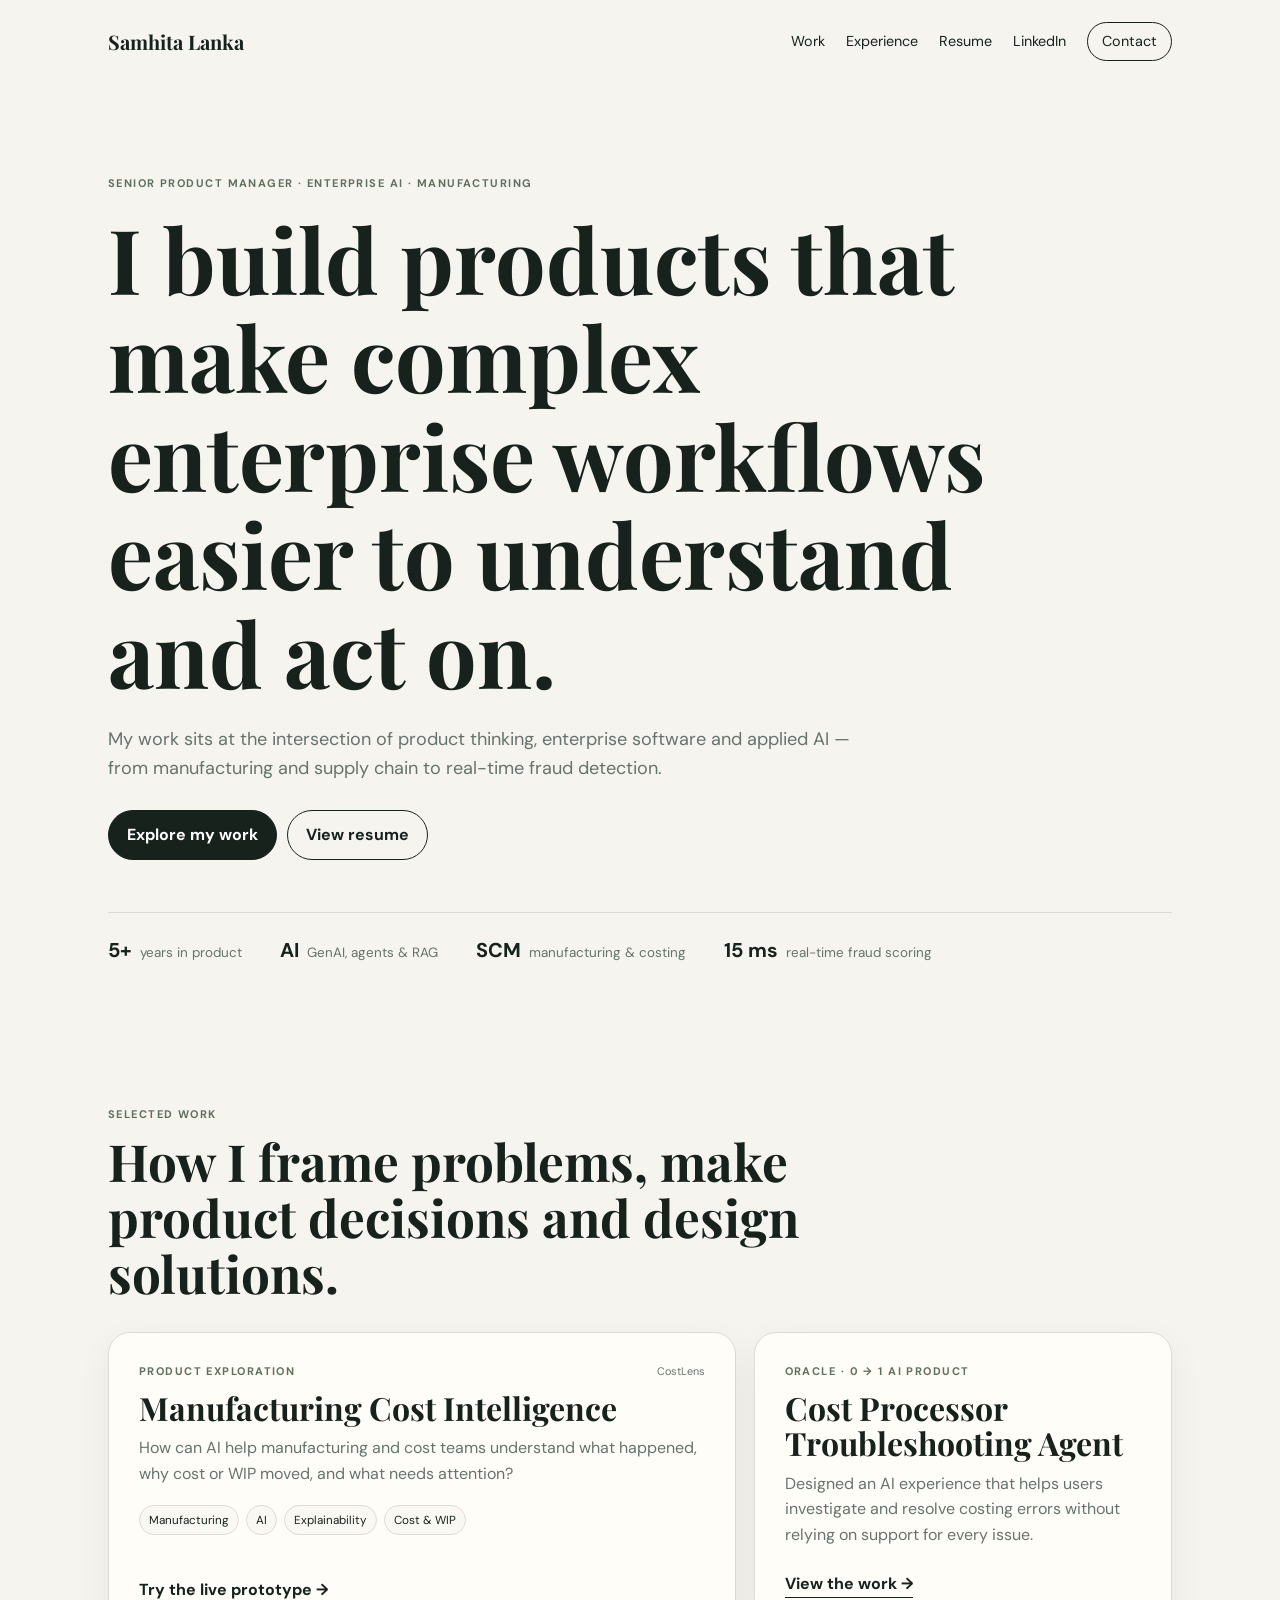
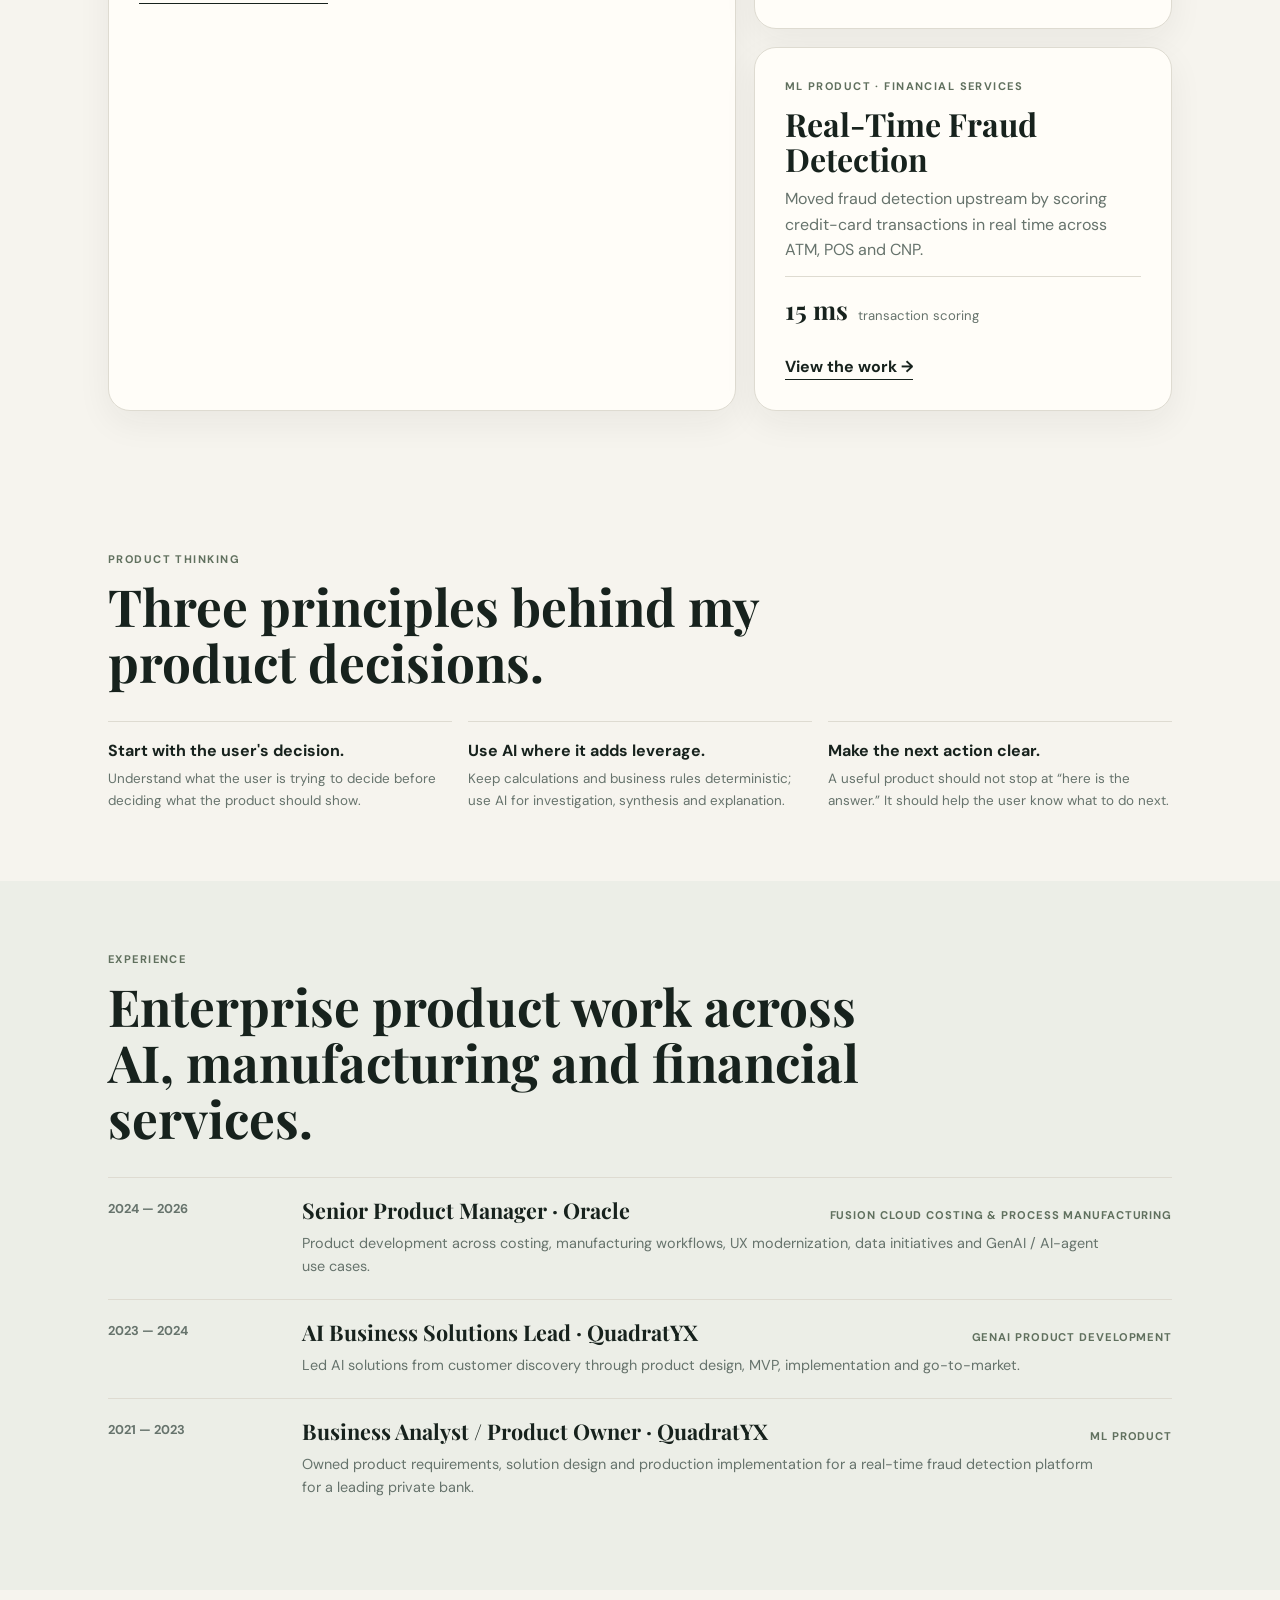
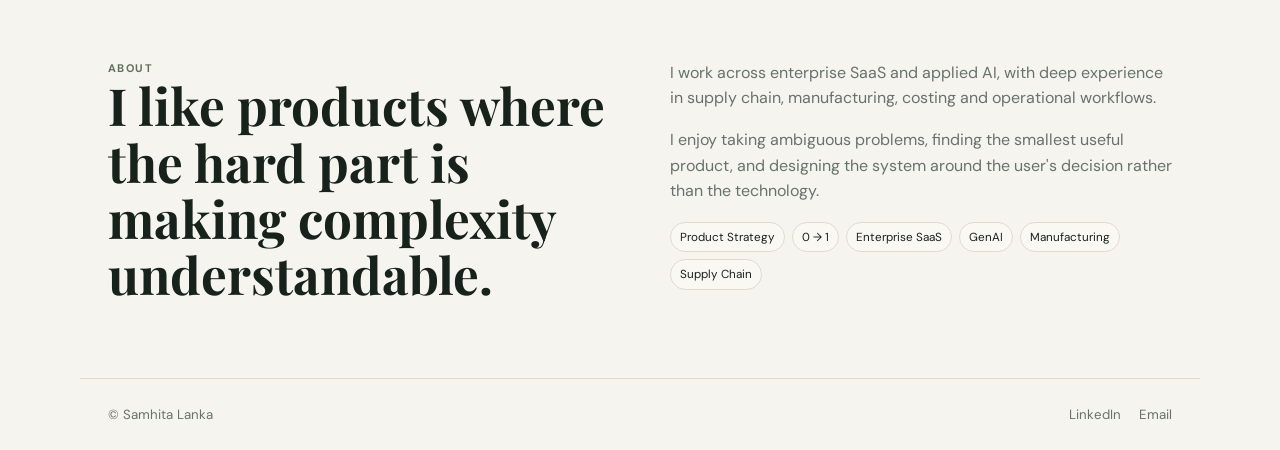
==== commit 6dd6937a: "Add files via upload" ====
--- a/index.html
+++ b/index.html
@@ -3,7 +3,7 @@
 <main id="top">
 <section class="hero"><div class="eyebrow">SENIOR PRODUCT MANAGER · ENTERPRISE AI · MANUFACTURING</div><h1>I build products that make complex enterprise workflows easier to understand and act on.</h1><p class="hero-copy">My work sits at the intersection of product thinking, enterprise software and applied AI — from manufacturing and supply chain to real-time fraud detection.</p><div class="actions"><a class="button primary" href="#work">Explore my work</a><a class="button" href="resume.html">View resume</a></div><div class="proof-row"><div><strong>5+</strong><span>years in product</span></div><div><strong>AI</strong><span>GenAI, agents & RAG</span></div><div><strong>SCM</strong><span>manufacturing & costing</span></div><div><strong>15 ms</strong><span>real-time fraud scoring</span></div></div></section>
 <section id="work" class="section"><div class="section-heading"><div class="eyebrow">SELECTED WORK</div><h2>How I frame problems, make product decisions and design solutions.</h2></div>
-<div class="work-grid"><article class="card featured"><div class="card-top"><span class="tag">PRODUCT EXPLORATION</span><span class="status">CostLens</span></div><h3>Manufacturing Cost Intelligence</h3><p>How can AI help manufacturing and cost teams understand what happened, why cost or WIP moved, and what needs attention?</p><div class="chips"><span>Manufacturing</span><span>AI</span><span>Explainability</span><span>Cost & WIP</span></div><a class="link" href="cost-investigation.html">View product thinking →</a></article>
+<div class="work-grid"><article class="card featured"><div class="card-top"><span class="tag">PRODUCT EXPLORATION</span><span class="status">CostLens</span></div><h3>Manufacturing Cost Intelligence</h3><p>How can AI help manufacturing and cost teams understand what happened, why cost or WIP moved, and what needs attention?</p><div class="chips"><span>Manufacturing</span><span>AI</span><span>Explainability</span><span>Cost & WIP</span></div><a class="link" href="costlens-demo.html">Try the live prototype →</a></article>
 <div class="small-stack"><article class="card"><div class="tag">ORACLE · 0 → 1 AI PRODUCT</div><h3>Cost Processor Troubleshooting Agent</h3><p>Designed an AI experience that helps users investigate and resolve costing errors without relying on support for every issue.</p><a class="link" href="troubleshooting-agent.html">View the work →</a></article><article class="card"><div class="tag">ML PRODUCT · FINANCIAL SERVICES</div><h3>Real-Time Fraud Detection</h3><p>Moved fraud detection upstream by scoring credit-card transactions in real time across ATM, POS and CNP.</p><div class="metric-line"><strong>15 ms</strong><span>transaction scoring</span></div><a class="link" href="fraud-detection.html">View the work →</a></article></div></div></section>
 <section class="section"><div class="section-heading"><div class="eyebrow">PRODUCT THINKING</div><h2>Three principles behind my product decisions.</h2></div><div class="principles"><div class="principle"><strong>Start with the user's decision.</strong><p>Understand what the user is trying to decide before deciding what the product should show.</p></div><div class="principle"><strong>Use AI where it adds leverage.</strong><p>Keep calculations and business rules deterministic; use AI for investigation, synthesis and explanation.</p></div><div class="principle"><strong>Make the next action clear.</strong><p>A useful product should not stop at “here is the answer.” It should help the user know what to do next.</p></div></div></section>
 <section id="experience" class="section muted"><div class="inner"><div class="section-heading"><div class="eyebrow">EXPERIENCE</div><h2>Enterprise product work across AI, manufacturing and financial services.</h2></div><div class="timeline"><div class="timeline-item"><div class="date">2024 — 2026</div><div><div class="role"><h3>Senior Product Manager · Oracle</h3><span>Fusion Cloud Costing & Process Manufacturing</span></div><p>Product development across costing, manufacturing workflows, UX modernization, data initiatives and GenAI / AI-agent use cases.</p></div></div><div class="timeline-item"><div class="date">2023 — 2024</div><div><div class="role"><h3>AI Business Solutions Lead · QuadratYX</h3><span>GenAI product development</span></div><p>Led AI solutions from customer discovery through product design, MVP, implementation and go-to-market.</p></div></div><div class="timeline-item"><div class="date">2021 — 2023</div><div><div class="role"><h3>Business Analyst / Product Owner · QuadratYX</h3><span>ML product</span></div><p>Owned product requirements, solution design and production implementation for a real-time fraud detection platform for a leading private bank.</p></div></div></div></div></section>
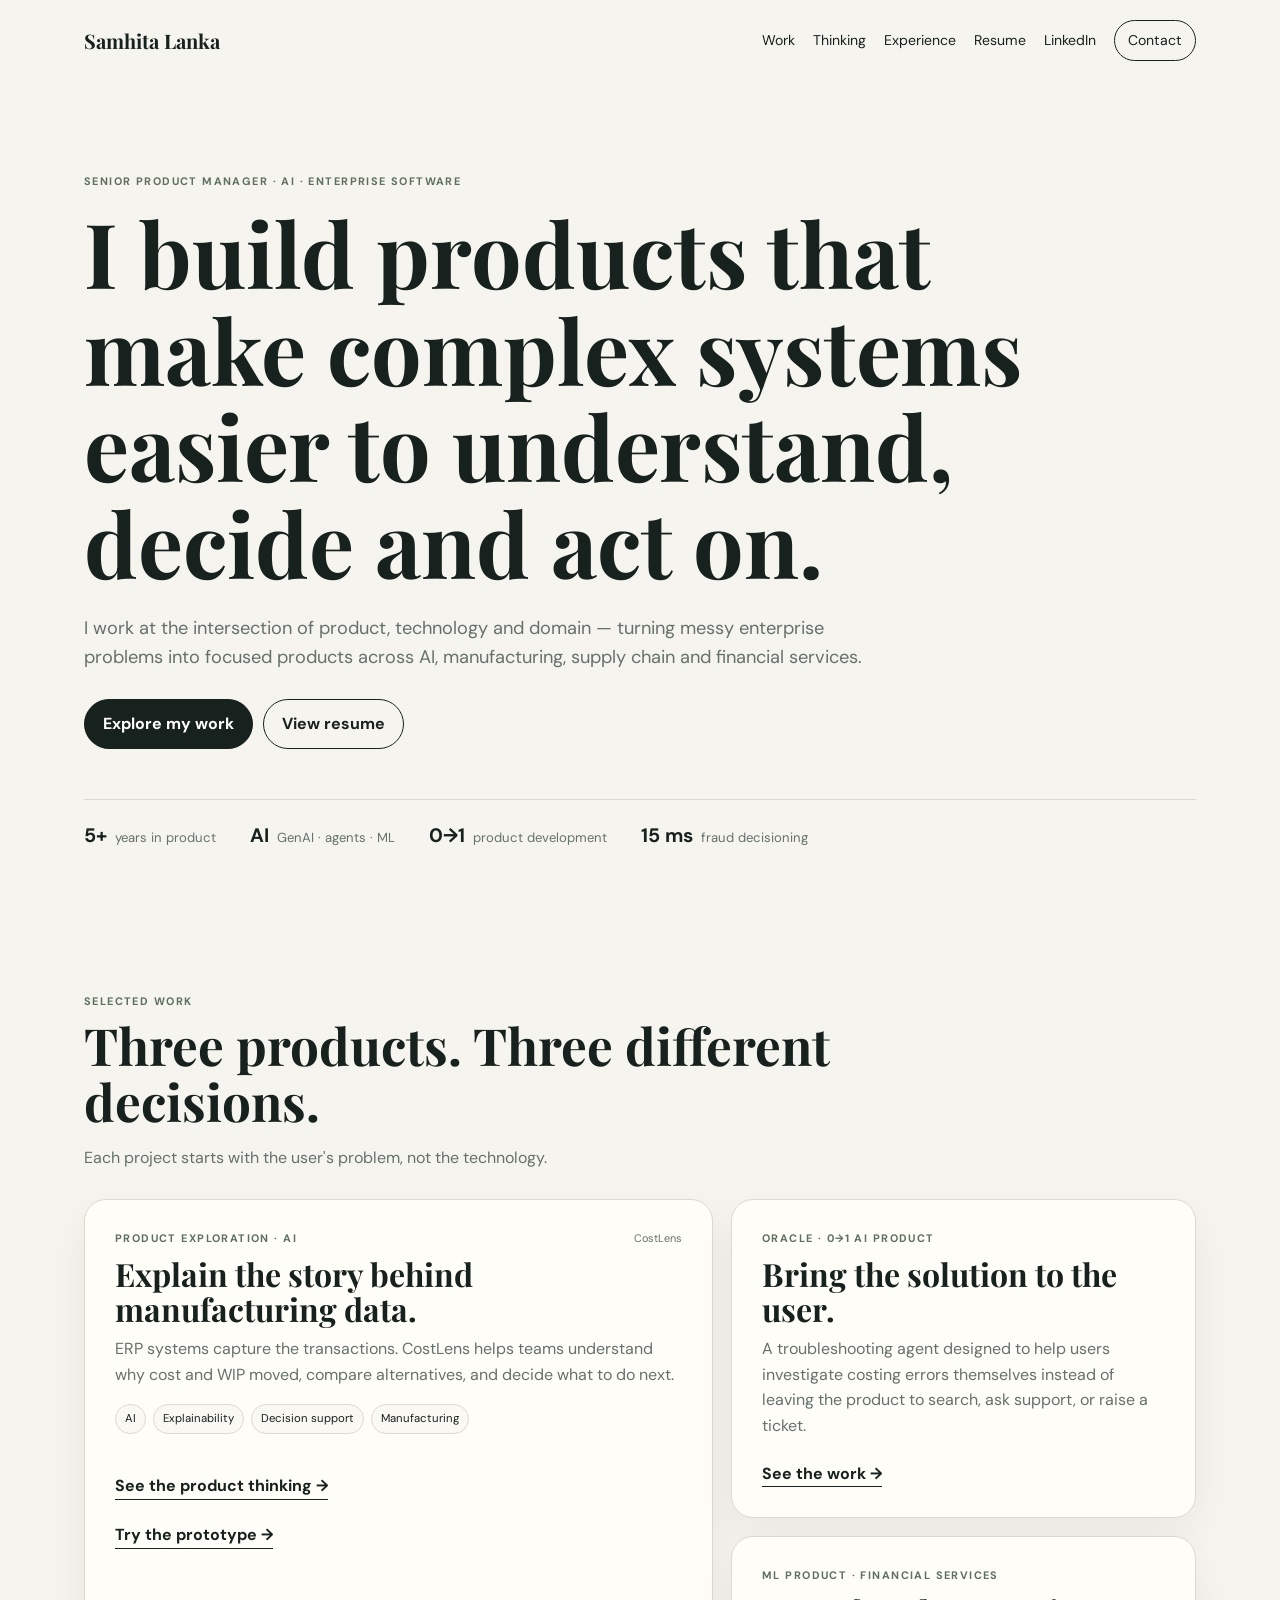
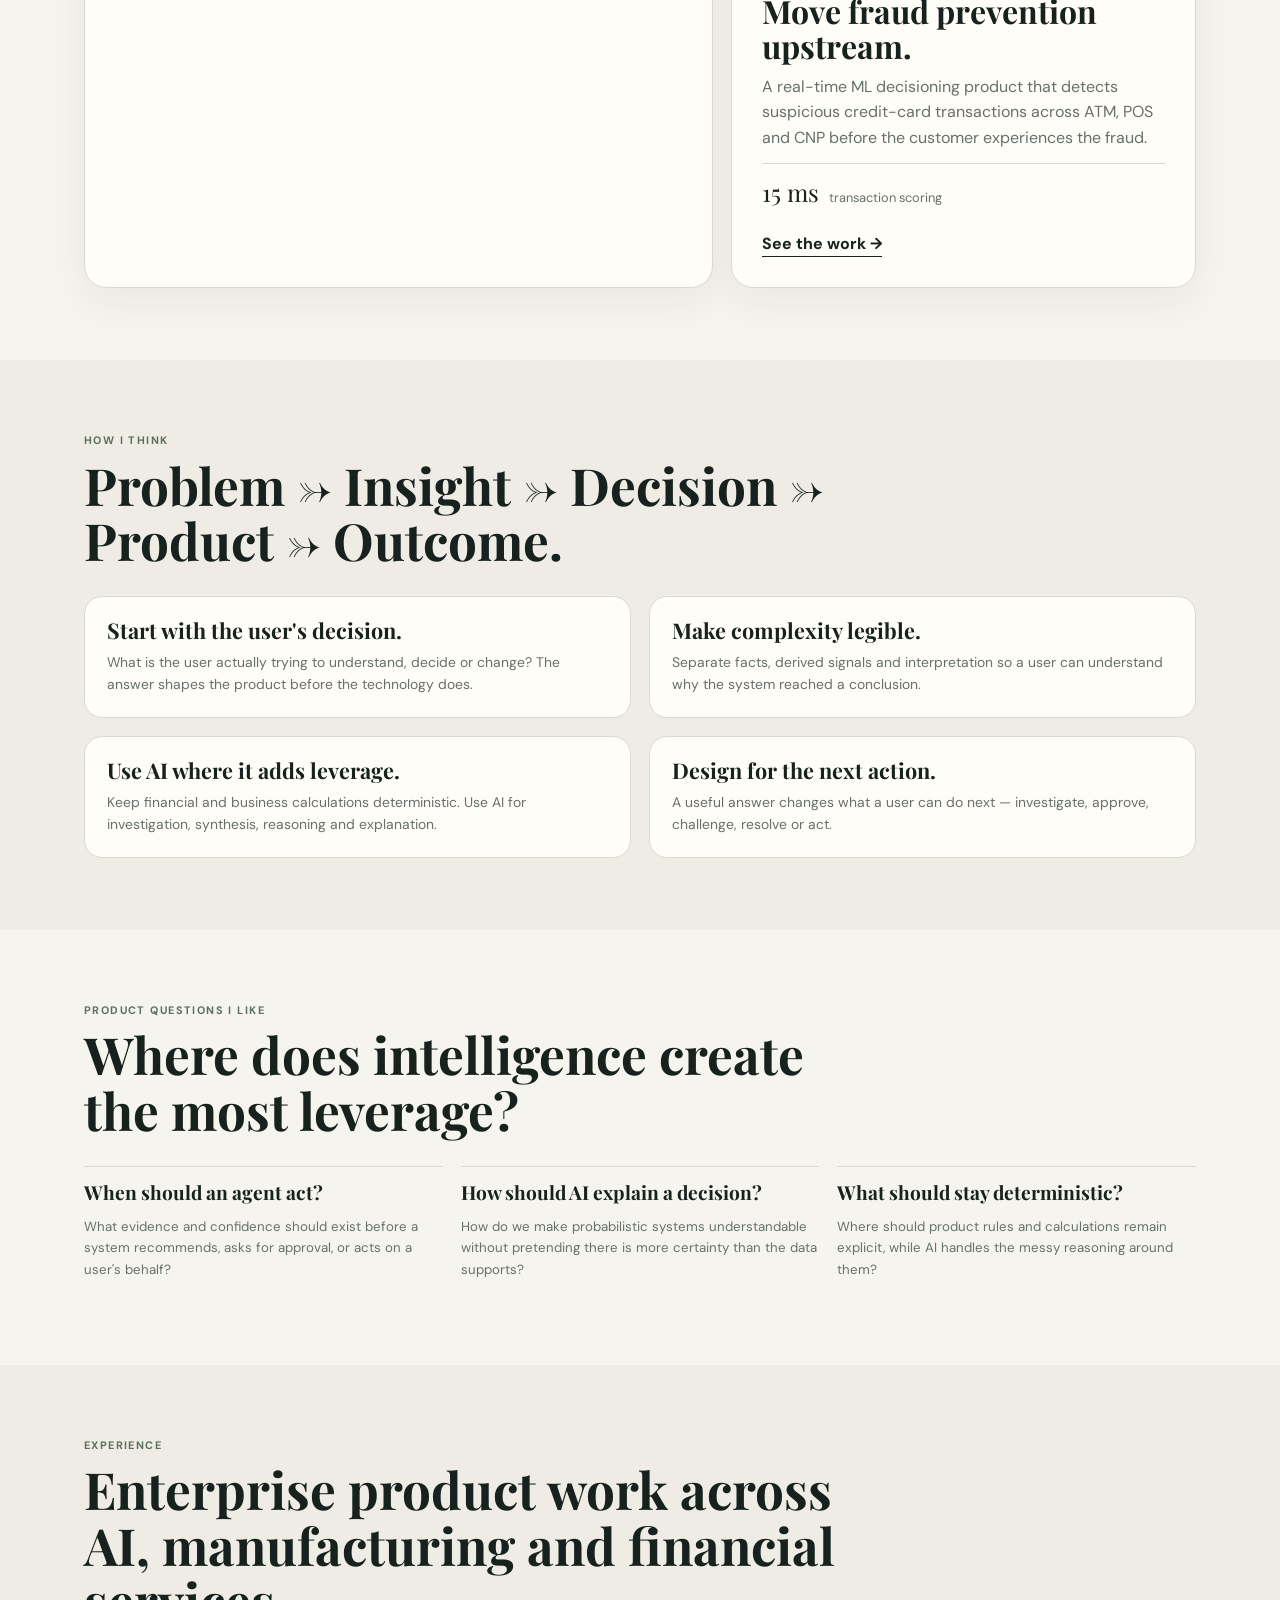
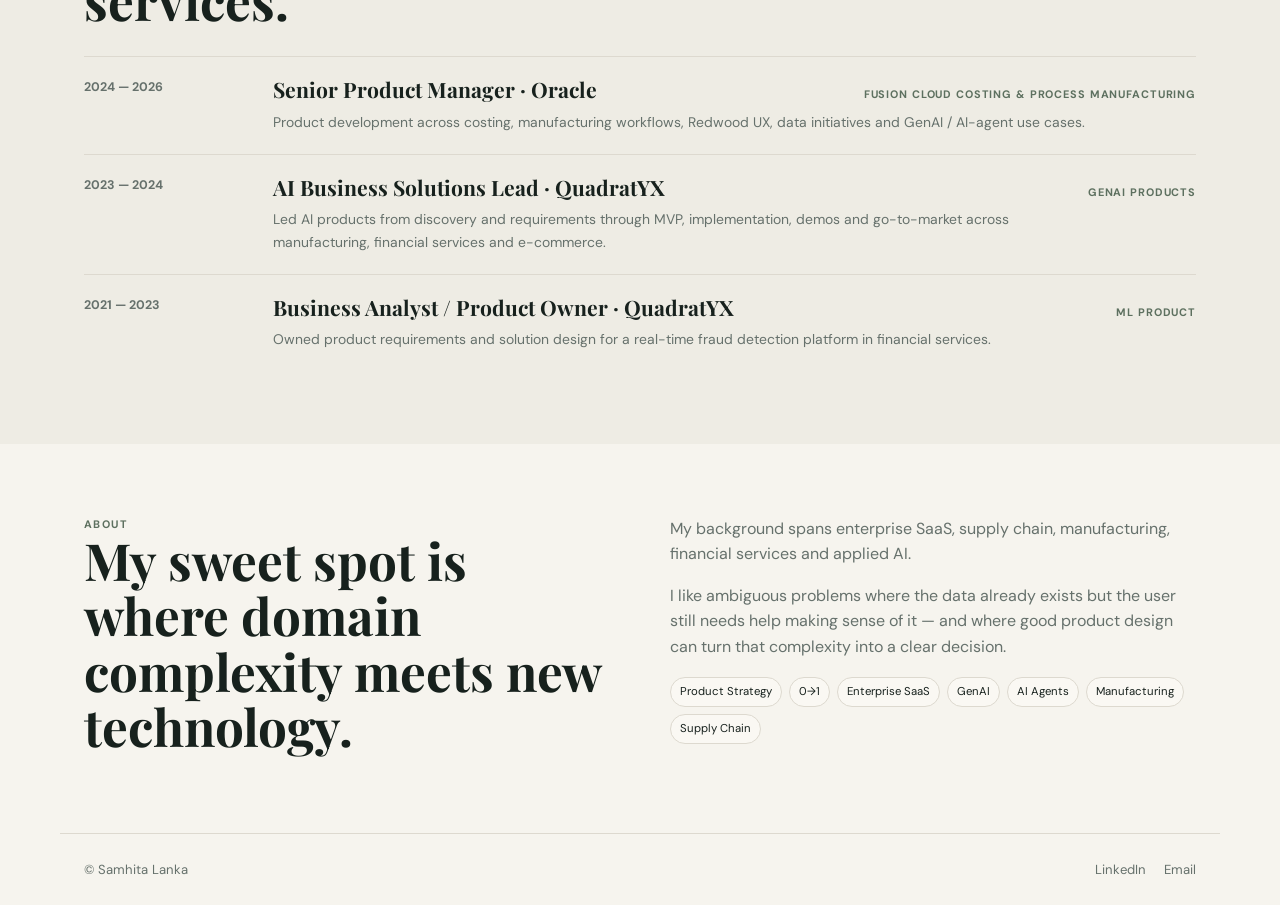
==== commit 5d25a004: "Add files via upload" ====
--- a/index.html
+++ b/index.html
@@ -1,11 +1,50 @@
-<!doctype html><html lang="en"><head><meta charset="utf-8"><meta name="viewport" content="width=device-width,initial-scale=1"><meta name="description" content="Samhita Lanka — Senior Product Manager focused on enterprise AI, manufacturing, supply chain and complex workflows."><title>Samhita Lanka — Senior Product Manager</title><link rel="preconnect" href="https://fonts.googleapis.com"><link rel="preconnect" href="https://fonts.gstatic.com" crossorigin><link href="https://fonts.googleapis.com/css2?family=DM+Sans:wght@400;500;600;700&family=Playfair+Display:wght@600;700&display=swap" rel="stylesheet"><link rel="stylesheet" href="styles.css"></head><body>
-<header class="nav"><a class="brand" href="#top">Samhita Lanka</a><nav><a href="#work">Work</a><a href="#experience">Experience</a><a href="resume.html">Resume</a><a href="https://linkedin.com/in/samhita-lanka" target="_blank">LinkedIn</a><a class="nav-cta" href="mailto:samhita510@gmail.com">Contact</a></nav></header>
+<!doctype html><html lang="en"><head>
+<meta charset="utf-8"><meta name="viewport" content="width=device-width,initial-scale=1">
+<meta name="description" content="Samhita Lanka — Senior Product Manager building enterprise AI and software products.">
+<title>Samhita Lanka — Senior Product Manager</title><link rel="stylesheet" href="styles.css">
+</head><body>
+<header class="nav"><a class="brand" href="#top">Samhita Lanka</a><nav>
+<a href="#work">Work</a><a href="#thinking">Thinking</a><a href="#experience">Experience</a><a href="resume.html">Resume</a><a href="https://linkedin.com/in/samhita-lanka" target="_blank" rel="noreferrer">LinkedIn</a><a class="nav-cta" href="mailto:samhita510@gmail.com">Contact</a>
+</nav></header>
 <main id="top">
-<section class="hero"><div class="eyebrow">SENIOR PRODUCT MANAGER · ENTERPRISE AI · MANUFACTURING</div><h1>I build products that make complex enterprise workflows easier to understand and act on.</h1><p class="hero-copy">My work sits at the intersection of product thinking, enterprise software and applied AI — from manufacturing and supply chain to real-time fraud detection.</p><div class="actions"><a class="button primary" href="#work">Explore my work</a><a class="button" href="resume.html">View resume</a></div><div class="proof-row"><div><strong>5+</strong><span>years in product</span></div><div><strong>AI</strong><span>GenAI, agents & RAG</span></div><div><strong>SCM</strong><span>manufacturing & costing</span></div><div><strong>15 ms</strong><span>real-time fraud scoring</span></div></div></section>
-<section id="work" class="section"><div class="section-heading"><div class="eyebrow">SELECTED WORK</div><h2>How I frame problems, make product decisions and design solutions.</h2></div>
-<div class="work-grid"><article class="card featured"><div class="card-top"><span class="tag">PRODUCT EXPLORATION</span><span class="status">CostLens</span></div><h3>Manufacturing Cost Intelligence</h3><p>How can AI help manufacturing and cost teams understand what happened, why cost or WIP moved, and what needs attention?</p><div class="chips"><span>Manufacturing</span><span>AI</span><span>Explainability</span><span>Cost & WIP</span></div><a class="link" href="costlens-demo.html">Try the live prototype →</a></article>
-<div class="small-stack"><article class="card"><div class="tag">ORACLE · 0 → 1 AI PRODUCT</div><h3>Cost Processor Troubleshooting Agent</h3><p>Designed an AI experience that helps users investigate and resolve costing errors without relying on support for every issue.</p><a class="link" href="troubleshooting-agent.html">View the work →</a></article><article class="card"><div class="tag">ML PRODUCT · FINANCIAL SERVICES</div><h3>Real-Time Fraud Detection</h3><p>Moved fraud detection upstream by scoring credit-card transactions in real time across ATM, POS and CNP.</p><div class="metric-line"><strong>15 ms</strong><span>transaction scoring</span></div><a class="link" href="fraud-detection.html">View the work →</a></article></div></div></section>
-<section class="section"><div class="section-heading"><div class="eyebrow">PRODUCT THINKING</div><h2>Three principles behind my product decisions.</h2></div><div class="principles"><div class="principle"><strong>Start with the user's decision.</strong><p>Understand what the user is trying to decide before deciding what the product should show.</p></div><div class="principle"><strong>Use AI where it adds leverage.</strong><p>Keep calculations and business rules deterministic; use AI for investigation, synthesis and explanation.</p></div><div class="principle"><strong>Make the next action clear.</strong><p>A useful product should not stop at “here is the answer.” It should help the user know what to do next.</p></div></div></section>
-<section id="experience" class="section muted"><div class="inner"><div class="section-heading"><div class="eyebrow">EXPERIENCE</div><h2>Enterprise product work across AI, manufacturing and financial services.</h2></div><div class="timeline"><div class="timeline-item"><div class="date">2024 — 2026</div><div><div class="role"><h3>Senior Product Manager · Oracle</h3><span>Fusion Cloud Costing & Process Manufacturing</span></div><p>Product development across costing, manufacturing workflows, UX modernization, data initiatives and GenAI / AI-agent use cases.</p></div></div><div class="timeline-item"><div class="date">2023 — 2024</div><div><div class="role"><h3>AI Business Solutions Lead · QuadratYX</h3><span>GenAI product development</span></div><p>Led AI solutions from customer discovery through product design, MVP, implementation and go-to-market.</p></div></div><div class="timeline-item"><div class="date">2021 — 2023</div><div><div class="role"><h3>Business Analyst / Product Owner · QuadratYX</h3><span>ML product</span></div><p>Owned product requirements, solution design and production implementation for a real-time fraud detection platform for a leading private bank.</p></div></div></div></div></section>
-<section class="section"><div class="split"><div><div class="eyebrow">ABOUT</div><h2>I like products where the hard part is making complexity understandable.</h2></div><div class="about-copy"><p>I work across enterprise SaaS and applied AI, with deep experience in supply chain, manufacturing, costing and operational workflows.</p><p>I enjoy taking ambiguous problems, finding the smallest useful product, and designing the system around the user's decision rather than the technology.</p><div class="chips"><span>Product Strategy</span><span>0 → 1</span><span>Enterprise SaaS</span><span>GenAI</span><span>Manufacturing</span><span>Supply Chain</span></div></div></div></section>
-</main><footer class="footer"><span>© Samhita Lanka</span><div><a href="https://linkedin.com/in/samhita-lanka" target="_blank">LinkedIn</a><a href="mailto:samhita510@gmail.com">Email</a></div></footer></body></html>
+<section class="hero"><div class="eyebrow">SENIOR PRODUCT MANAGER · AI · ENTERPRISE SOFTWARE</div>
+<h1>I build products that make complex systems easier to understand, decide and act on.</h1>
+<p class="hero-copy">I work at the intersection of product, technology and domain — turning messy enterprise problems into focused products across AI, manufacturing, supply chain and financial services.</p>
+<div class="actions"><a class="button primary" href="#work">Explore my work</a><a class="button" href="resume.html">View resume</a></div>
+<div class="proof-row"><div><strong>5+</strong><span>years in product</span></div><div><strong>AI</strong><span>GenAI · agents · ML</span></div><div><strong>0→1</strong><span>product development</span></div><div><strong>15 ms</strong><span>fraud decisioning</span></div></div></section>
+
+<section id="work" class="section"><div class="section-heading"><div class="eyebrow">SELECTED WORK</div>
+<h2>Three products. Three different decisions.</h2><p style="color:var(--muted)">Each project starts with the user's problem, not the technology.</p></div>
+<div class="work-grid">
+<article class="card"><div class="card-top"><span class="tag">PRODUCT EXPLORATION · AI</span><span class="status">CostLens</span></div>
+<h3>Explain the story behind manufacturing data.</h3><p>ERP systems capture the transactions. CostLens helps teams understand why cost and WIP moved, compare alternatives, and decide what to do next.</p>
+<div class="chips"><span>AI</span><span>Explainability</span><span>Decision support</span><span>Manufacturing</span></div><a class="link" href="cost-investigation.html">See the product thinking →</a><br><a class="link" href="costlens-demo.html">Try the prototype →</a></article>
+<div class="small-stack">
+<article class="card"><div class="tag">ORACLE · 0→1 AI PRODUCT</div><h3>Bring the solution to the user.</h3><p>A troubleshooting agent designed to help users investigate costing errors themselves instead of leaving the product to search, ask support, or raise a ticket.</p><a class="link" href="troubleshooting-agent.html">See the work →</a></article>
+<article class="card"><div class="tag">ML PRODUCT · FINANCIAL SERVICES</div><h3>Move fraud prevention upstream.</h3><p>A real-time ML decisioning product that detects suspicious credit-card transactions across ATM, POS and CNP before the customer experiences the fraud.</p><div class="metric-line"><strong>15 ms</strong><span>transaction scoring</span></div><a class="link" href="fraud-detection.html">See the work →</a></article>
+</div></div></section>
+
+<section id="thinking" class="section muted"><div class="inner"><div class="section-heading"><div class="eyebrow">HOW I THINK</div><h2>Problem → Insight → Decision → Product → Outcome.</h2></div>
+<div class="thinking-grid">
+<div class="thinking-card"><h3>Start with the user's decision.</h3><p>What is the user actually trying to understand, decide or change? The answer shapes the product before the technology does.</p></div>
+<div class="thinking-card"><h3>Make complexity legible.</h3><p>Separate facts, derived signals and interpretation so a user can understand why the system reached a conclusion.</p></div>
+<div class="thinking-card"><h3>Use AI where it adds leverage.</h3><p>Keep financial and business calculations deterministic. Use AI for investigation, synthesis, reasoning and explanation.</p></div>
+<div class="thinking-card"><h3>Design for the next action.</h3><p>A useful answer changes what a user can do next — investigate, approve, challenge, resolve or act.</p></div>
+</div></div></section>
+
+<section class="section"><div class="section-heading"><div class="eyebrow">PRODUCT QUESTIONS I LIKE</div><h2>Where does intelligence create the most leverage?</h2></div>
+<div class="explore"><div class="explore-card"><h3>When should an agent act?</h3><p>What evidence and confidence should exist before a system recommends, asks for approval, or acts on a user's behalf?</p></div>
+<div class="explore-card"><h3>How should AI explain a decision?</h3><p>How do we make probabilistic systems understandable without pretending there is more certainty than the data supports?</p></div>
+<div class="explore-card"><h3>What should stay deterministic?</h3><p>Where should product rules and calculations remain explicit, while AI handles the messy reasoning around them?</p></div></div></section>
+
+<section id="experience" class="section muted"><div class="inner"><div class="section-heading"><div class="eyebrow">EXPERIENCE</div><h2>Enterprise product work across AI, manufacturing and financial services.</h2></div>
+<div class="timeline">
+<div class="timeline-item"><div class="date">2024 — 2026</div><div><div class="role"><h3>Senior Product Manager · Oracle</h3><span>Fusion Cloud Costing & Process Manufacturing</span></div><p>Product development across costing, manufacturing workflows, Redwood UX, data initiatives and GenAI / AI-agent use cases.</p></div></div>
+<div class="timeline-item"><div class="date">2023 — 2024</div><div><div class="role"><h3>AI Business Solutions Lead · QuadratYX</h3><span>GenAI products</span></div><p>Led AI products from discovery and requirements through MVP, implementation, demos and go-to-market across manufacturing, financial services and e-commerce.</p></div></div>
+<div class="timeline-item"><div class="date">2021 — 2023</div><div><div class="role"><h3>Business Analyst / Product Owner · QuadratYX</h3><span>ML product</span></div><p>Owned product requirements and solution design for a real-time fraud detection platform in financial services.</p></div></div>
+</div></div></section>
+
+<section class="section"><div class="split"><div><div class="eyebrow">ABOUT</div><h2>My sweet spot is where domain complexity meets new technology.</h2></div><div class="about-copy"><p>My background spans enterprise SaaS, supply chain, manufacturing, financial services and applied AI.</p><p>I like ambiguous problems where the data already exists but the user still needs help making sense of it — and where good product design can turn that complexity into a clear decision.</p><div class="chips"><span>Product Strategy</span><span>0→1</span><span>Enterprise SaaS</span><span>GenAI</span><span>AI Agents</span><span>Manufacturing</span><span>Supply Chain</span></div></div></div></section>
+</main>
+<footer class="footer"><span>© Samhita Lanka</span><div><a href="https://linkedin.com/in/samhita-lanka" target="_blank" rel="noreferrer">LinkedIn</a><a href="mailto:samhita510@gmail.com">Email</a></div></footer>
+</body></html>
--- a/styles.css
+++ b/styles.css
@@ -1,4 +1,7 @@
-:root{--ink:#17221d;--muted:#66736c;--paper:#f6f4ee;--card:#fffdf8;--line:#dedbd1;--sage:#60705e;--warm:#b66f4a;--soft:#eceee7;--shadow:0 12px 35px rgba(34,38,31,.06)}
-*{box-sizing:border-box}html{scroll-behavior:smooth}body{margin:0;background:var(--paper);color:var(--ink);font-family:"DM Sans",sans-serif;line-height:1.6}a{color:inherit;text-decoration:none}.nav{max-width:1120px;margin:auto;padding:22px 28px;display:flex;justify-content:space-between;align-items:center;position:sticky;top:0;background:rgba(246,244,238,.94);backdrop-filter:blur(10px);z-index:10}.brand{font-family:"Playfair Display",serif;font-weight:700;font-size:1.25rem}.nav nav{display:flex;gap:21px;align-items:center;font-size:.9rem}.nav-cta{border:1px solid var(--ink);padding:7px 14px;border-radius:999px}.hero{max-width:1120px;margin:auto;padding:92px 28px 70px}.eyebrow,.tag{font-size:.69rem;letter-spacing:.13em;text-transform:uppercase;font-weight:700;color:var(--sage)}h1,h2,h3{font-family:"Playfair Display",serif;line-height:1.1;margin:0}h1{font-size:clamp(3rem,7vw,6rem);max-width:920px;margin-top:16px}.hero-copy{max-width:760px;color:var(--muted);font-size:1.13rem;margin:24px 0 27px}.actions{display:flex;gap:10px;flex-wrap:wrap}.button{padding:11px 18px;border-radius:999px;border:1px solid var(--ink);font-weight:700}.button.primary{background:var(--ink);color:#fff}.proof-row{display:flex;gap:38px;flex-wrap:wrap;margin-top:52px;border-top:1px solid var(--line);padding-top:21px}.proof-row div{display:flex;gap:8px;align-items:baseline}.proof-row strong{font-size:1.25rem}.proof-row span{font-size:.84rem;color:var(--muted)}.section{max-width:1120px;margin:auto;padding:70px 28px}.section.muted{max-width:none;background:var(--soft)}.section.muted>.inner{max-width:1064px;margin:auto}.section-heading{max-width:760px;margin-bottom:30px}.section-heading h2{font-size:clamp(2rem,4vw,3.2rem);margin-top:9px}.section-heading p{color:var(--muted);margin:10px 0}.work-grid{display:grid;grid-template-columns:1.2fr .8fr;gap:18px}.card{background:var(--card);border:1px solid var(--line);border-radius:22px;padding:30px;box-shadow:var(--shadow)}.card h3{font-size:2rem;margin:10px 0}.card p{color:var(--muted);margin:0}.featured{min-height:100%}.card-top{display:flex;justify-content:space-between;gap:15px;align-items:center}.status{font-size:.68rem;color:var(--muted)}.chips{display:flex;gap:7px;flex-wrap:wrap;margin:18px 0}.chips span,.meta-chip{font-size:.73rem;padding:5px 9px;border:1px solid var(--line);border-radius:999px;background:#faf8f3}.link{display:inline-block;margin-top:24px;font-weight:700;border-bottom:1px solid var(--ink)}.small-stack{display:grid;gap:18px}.metric-line{display:flex;gap:10px;align-items:baseline;padding-top:12px;margin-top:13px;border-top:1px solid var(--line)}.metric-line strong{font-family:"Playfair Display",serif;font-size:1.6rem}.metric-line span{font-size:.82rem;color:var(--muted)}.principles{display:grid;grid-template-columns:repeat(3,1fr);gap:16px}.principle{border-top:1px solid var(--line);padding-top:16px}.principle strong{display:block;font-size:1rem}.principle p{font-size:.84rem;color:var(--muted);margin:5px 0 0}.timeline{display:grid;gap:0}.timeline-item{display:grid;grid-template-columns:170px 1fr;gap:24px;border-top:1px solid var(--line);padding:21px 0}.date{font-size:.8rem;color:var(--muted);font-weight:700}.role{display:flex;justify-content:space-between;gap:15px;align-items:baseline}.role h3{font-size:1.35rem}.role span{font-size:.7rem;color:var(--sage);font-weight:700;text-transform:uppercase;letter-spacing:.08em}.timeline-item p{margin:7px 0 0;color:var(--muted);max-width:800px;font-size:.9rem}.split{display:grid;grid-template-columns:1fr 1fr;gap:60px}.split h2{font-size:clamp(2rem,4vw,3.2rem)}.about-copy p{color:var(--muted);margin-top:0}.footer{max-width:1120px;margin:auto;padding:25px 28px;display:flex;justify-content:space-between;border-top:1px solid var(--line);font-size:.83rem;color:var(--muted)}.footer div{display:flex;gap:18px}
-.case-hero{max-width:1120px;margin:auto;padding:72px 28px 48px}.case-hero h1{font-size:clamp(3.3rem,7vw,6rem);margin:15px 0 7px}.case-subtitle{font-family:"Playfair Display",serif;font-size:1.5rem;margin:0 0 15px}.case-lede{max-width:800px;color:var(--muted);font-size:1.05rem}.case-shell{max-width:1120px;margin:auto;padding:8px 28px 78px}.case-panel{background:var(--card);border:1px solid var(--line);border-radius:22px;padding:29px;box-shadow:var(--shadow);margin-top:18px}.case-panel h2{font-size:2.05rem;margin:7px 0 11px}.case-panel p{color:var(--muted);max-width:820px}.case-panel .lead{color:var(--ink);font-size:1.02rem}.two-col{display:grid;grid-template-columns:1fr 1fr;gap:16px}.mini-card{background:#f8f6f0;border:1px solid var(--line);border-radius:15px;padding:17px}.mini-card strong{display:block}.mini-card p{font-size:.82rem;margin:5px 0 0}.question{background:var(--ink);color:#f7f4ed;border-radius:18px;padding:22px;margin-top:20px}.question .q{font-family:"Playfair Display",serif;font-size:1.25rem}.answer{display:grid;grid-template-columns:1fr 1fr 1fr;gap:12px;margin-top:14px}.answer div{padding-top:11px;border-top:1px solid rgba(255,255,255,.15)}.answer span{display:block;font-size:.6rem;color:#b8c7b6;letter-spacing:.1em;text-transform:uppercase;font-weight:700}.answer strong{display:block;margin-top:4px;font-size:.83rem}.answer p{margin:4px 0 0;color:#d9dfd8;font-size:.72rem}.quote{border-left:3px solid var(--warm);padding-left:17px;margin-top:19px}.quote p{margin:0;color:var(--ink);font-family:"Playfair Display",serif;font-size:1.12rem}.steps{display:grid;gap:0}.step{display:grid;grid-template-columns:34px 1fr;gap:13px;border-top:1px solid var(--line);padding:14px 0}.step-num{font-family:"Playfair Display",serif;font-size:1.15rem;color:var(--warm)}.step strong{font-size:.92rem}.step p{font-size:.78rem;margin:3px 0 0}.metric-grid{display:grid;grid-template-columns:repeat(3,1fr);gap:12px;margin-top:18px}.big-metric{padding:16px;background:#f8f6f0;border:1px solid var(--line);border-radius:15px}.big-metric strong{display:block;font-family:"Playfair Display",serif;font-size:1.6rem}.big-metric span{font-size:.74rem;color:var(--muted)}.case-footer{display:flex;justify-content:space-between;margin-top:24px}.back-link{font-weight:700;border-bottom:1px solid var(--ink)}.resume{max-width:900px;margin:auto;padding:60px 28px}.resume h1{font-size:3.5rem}.resume-kicker{color:var(--sage);font-size:.72rem;letter-spacing:.12em;text-transform:uppercase;font-weight:700}.resume-section{padding:27px 0;border-top:1px solid var(--line)}.resume-section h2{font-size:1.5rem;margin-bottom:17px}.job{margin-bottom:24px}.job-top{display:flex;justify-content:space-between;gap:15px}.job h3{font-size:1.16rem}.job-meta{font-size:.75rem;color:var(--muted)}.job-title{font-weight:700;margin-top:2px}.job ul{padding-left:19px;color:var(--muted);margin:7px 0}.job li{margin:5px 0;font-size:.88rem}.print{position:fixed;right:24px;bottom:24px;border:1px solid var(--ink);background:var(--ink);color:white;border-radius:999px;padding:10px 15px;font-weight:700;cursor:pointer}@media print{.nav,.print,.footer{display:none!important}.resume{padding:0}.resume-section{break-inside:avoid}}
-@media(max-width:760px){.nav{padding:17px 20px}.nav nav a:not(.nav-cta):not(:last-child){display:none}.hero,.section,.case-hero,.case-shell,.resume{padding-left:20px;padding-right:20px}.work-grid,.two-col,.split,.principles{grid-template-columns:1fr}.timeline-item{grid-template-columns:1fr;gap:5px}.role{display:block}.role span{display:inline-block;margin-top:5px}.answer,.metric-grid{grid-template-columns:1fr}.footer{padding-left:20px;padding-right:20px}}
+@import url('https://fonts.googleapis.com/css2?family=DM+Sans:wght@400;500;600;700&family=Playfair+Display:wght@600;700&display=swap');
+:root{--ink:#17211d;--muted:#66716c;--paper:#f6f4ee;--card:#fffdf8;--line:#ddd9cf;--sage:#5d705f;--warm:#b66d49;--soft:#eeece4;--shadow:0 16px 42px rgba(29,36,31,.06)}
+*{box-sizing:border-box}html{scroll-behavior:smooth}body{margin:0;background:var(--paper);color:var(--ink);font-family:"DM Sans",sans-serif;line-height:1.6}a{color:inherit;text-decoration:none}.nav{max-width:1160px;margin:auto;padding:20px 24px;display:flex;justify-content:space-between;align-items:center;position:sticky;top:0;background:rgba(246,244,238,.95);backdrop-filter:blur(10px);z-index:10}.brand{font:700 1.25rem "Playfair Display",serif}.nav nav{display:flex;gap:18px;align-items:center;font-size:.88rem}.nav-cta{border:1px solid var(--ink);padding:8px 13px;border-radius:999px}.hero{max-width:1160px;margin:auto;padding:92px 24px 70px}.eyebrow,.tag{font-size:.68rem;letter-spacing:.13em;text-transform:uppercase;font-weight:700;color:var(--sage)}h1,h2,h3{font-family:"Playfair Display",serif;line-height:1.08;margin:0}h1{font-size:clamp(3rem,7vw,6rem);max-width:950px;margin-top:14px}.hero-copy{max-width:800px;color:var(--muted);font-size:1.14rem;margin:23px 0 27px}.actions{display:flex;gap:10px;flex-wrap:wrap}.button{border:1px solid var(--ink);padding:11px 18px;border-radius:999px;font-weight:700}.button.primary{background:var(--ink);color:#fff}.proof-row{display:flex;gap:34px;flex-wrap:wrap;margin-top:50px;border-top:1px solid var(--line);padding-top:20px}.proof-row div{display:flex;gap:8px;align-items:baseline}.proof-row strong{font-size:1.22rem}.proof-row span{font-size:.82rem;color:var(--muted)}.section{max-width:1160px;margin:auto;padding:72px 24px}.section.muted{max-width:none;background:var(--soft)}.inner{max-width:1112px;margin:auto}.section-heading{max-width:760px;margin-bottom:28px}.section-heading h2{font-size:clamp(2rem,4vw,3.2rem);margin-top:8px}.work-grid{display:grid;grid-template-columns:1.15fr .85fr;gap:18px}.card{background:var(--card);border:1px solid var(--line);border-radius:22px;padding:30px;box-shadow:var(--shadow)}.card h3{font-size:2rem;margin:10px 0}.card p{color:var(--muted);margin:0}.card-top{display:flex;justify-content:space-between;gap:15px}.status{font-size:.68rem;color:var(--muted)}.chips{display:flex;gap:7px;flex-wrap:wrap;margin:17px 0}.chips span{font-size:.71rem;padding:5px 9px;border:1px solid var(--line);border-radius:999px;background:#faf8f3}.link{display:inline-block;margin-top:22px;font-weight:700;border-bottom:1px solid var(--ink)}.small-stack{display:grid;gap:18px}.metric-line{display:flex;gap:10px;align-items:baseline;padding-top:12px;margin-top:13px;border-top:1px solid var(--line)}.metric-line strong{font:1.5rem "Playfair Display",serif}.metric-line span{font-size:.8rem;color:var(--muted)}.principles{display:grid;grid-template-columns:repeat(3,1fr);gap:18px}.principle{border-top:1px solid var(--line);padding-top:15px}.principle strong{display:block}.principle p{font-size:.82rem;color:var(--muted);margin:5px 0 0}.thinking-grid{display:grid;grid-template-columns:1fr 1fr;gap:18px}.thinking-card{background:var(--card);border:1px solid var(--line);border-radius:18px;padding:22px}.thinking-card h3{font-size:1.35rem;margin-bottom:8px}.thinking-card p{margin:0;color:var(--muted);font-size:.87rem}.timeline{display:grid}.timeline-item{display:grid;grid-template-columns:165px 1fr;gap:24px;border-top:1px solid var(--line);padding:21px 0}.date{font-size:.78rem;color:var(--muted);font-weight:700}.role{display:flex;justify-content:space-between;gap:15px;align-items:baseline}.role h3{font-size:1.32rem}.role span{font-size:.68rem;color:var(--sage);font-weight:700;text-transform:uppercase;letter-spacing:.08em}.timeline-item p{font-size:.87rem;color:var(--muted);margin:7px 0 0;max-width:820px}.explore{display:grid;grid-template-columns:repeat(3,1fr);gap:18px}.explore-card{border-top:1px solid var(--line);padding-top:15px}.explore-card h3{font-size:1.2rem}.explore-card p{color:var(--muted);font-size:.83rem}.split{display:grid;grid-template-columns:1fr 1fr;gap:60px}.split h2{font-size:clamp(2rem,4vw,3.2rem)}.about-copy p{color:var(--muted);margin-top:0}.footer{max-width:1160px;margin:auto;padding:25px 24px;display:flex;justify-content:space-between;border-top:1px solid var(--line);font-size:.82rem;color:var(--muted)}.footer div{display:flex;gap:18px}
+.case-hero{max-width:1160px;margin:auto;padding:72px 24px 42px}.case-hero h1{font-size:clamp(3.2rem,7vw,6rem);margin:15px 0 9px}.case-subtitle{font:1.45rem "Playfair Display",serif;margin:0 0 13px}.case-lede{max-width:820px;color:var(--muted);font-size:1.04rem}.case-shell{max-width:1160px;margin:auto;padding:10px 24px 80px}.case-panel{background:var(--card);border:1px solid var(--line);border-radius:22px;padding:29px;box-shadow:var(--shadow);margin-top:18px}.case-panel h2{font-size:2.05rem;margin:7px 0 11px}.case-panel p{color:var(--muted);max-width:820px}.case-panel .lead{font-size:1.02rem;color:var(--ink)}.two-col{display:grid;grid-template-columns:1fr 1fr;gap:15px}.mini-card{background:#f8f6f0;border:1px solid var(--line);border-radius:15px;padding:17px}.mini-card strong{display:block}.mini-card p{font-size:.81rem;margin:5px 0 0}.quote{border-left:3px solid var(--warm);padding-left:17px;margin-top:20px}.quote p{margin:0;color:var(--ink);font:1.12rem "Playfair Display",serif}.steps{display:grid}.step{display:grid;grid-template-columns:34px 1fr;gap:13px;border-top:1px solid var(--line);padding:14px 0}.step-num{font:1.15rem "Playfair Display",serif;color:var(--warm)}.step strong{font-size:.92rem}.step p{font-size:.79rem;margin:3px 0 0}.decision-grid{display:grid;grid-template-columns:repeat(3,1fr);gap:14px}.decision{border:1px solid var(--line);border-radius:15px;padding:16px;background:#f8f6f0}.decision strong{display:block}.decision p{font-size:.79rem;margin:5px 0 0}.artifact{background:var(--ink);color:#f8f5ee;border-radius:20px;padding:22px}.artifact .q{font:1.25rem "Playfair Display",serif}.artifact-grid{display:grid;grid-template-columns:1fr 1fr 1fr;gap:12px;margin-top:16px}.artifact-grid div{border-top:1px solid rgba(255,255,255,.16);padding-top:11px}.artifact-grid span{display:block;font-size:.62rem;color:#b8c6b7;letter-spacing:.1em;text-transform:uppercase;font-weight:700}.artifact-grid strong{display:block;font-size:.84rem;margin-top:4px}.artifact-grid p{font-size:.72rem;color:#d9dfd9;margin:4px 0 0}.failure-grid{display:grid;grid-template-columns:1fr 1fr;gap:14px}.failure{border:1px solid var(--line);border-radius:15px;padding:16px;background:#faf8f2}.failure strong{display:block}.failure p{font-size:.78rem;margin:4px 0 0}.metric-grid{display:grid;grid-template-columns:repeat(3,1fr);gap:12px}.big-metric{padding:17px;background:#f8f6f0;border:1px solid var(--line);border-radius:15px}.big-metric strong{display:block;font:1.6rem "Playfair Display",serif}.big-metric span{font-size:.74rem;color:var(--muted)}.case-footer{display:flex;justify-content:space-between;margin-top:24px}.back-link{font-weight:700;border-bottom:1px solid var(--ink)}
+.resume{max-width:940px;margin:auto;padding:55px 28px}.resume h1{font-size:3.4rem}.resume-kicker{font-size:.7rem;letter-spacing:.12em;text-transform:uppercase;color:var(--sage);font-weight:700}.resume-section{padding:25px 0;border-top:1px solid var(--line)}.resume-section h2{font-size:1.48rem;margin-bottom:16px}.job{margin-bottom:23px}.job-top{display:flex;justify-content:space-between;gap:15px}.job h3{font-size:1.13rem}.job-meta{font-size:.75rem;color:var(--muted)}.job-title{font-weight:700}.job ul{padding-left:19px;color:var(--muted);margin:7px 0}.job li{font-size:.86rem;margin:5px 0}.print{position:fixed;right:24px;bottom:24px;border:1px solid var(--ink);background:var(--ink);color:#fff;border-radius:999px;padding:10px 15px;font-weight:700;cursor:pointer}@media print{.nav,.print,.footer{display:none!important}.resume{padding:0}.resume-section{break-inside:avoid}}
+@media(max-width:820px){.nav nav a:not(.nav-cta){display:none}.work-grid,.split,.thinking-grid,.two-col,.failure-grid{grid-template-columns:1fr}.principles,.explore,.decision-grid,.metric-grid{grid-template-columns:1fr}.timeline-item{grid-template-columns:1fr;gap:6px}.role{display:block}.role span{display:inline-block;margin-top:5px}.artifact-grid{grid-template-columns:1fr}.hero,.section,.case-hero,.case-shell{padding-left:20px;padding-right:20px}.proof-row{gap:20px}}
+@media(max-width:520px){.hero{padding-top:62px}.case-panel,.card{padding:23px}.footer{padding:20px}.footer div{display:block;margin-top:7px}.resume{padding:40px 20px}}
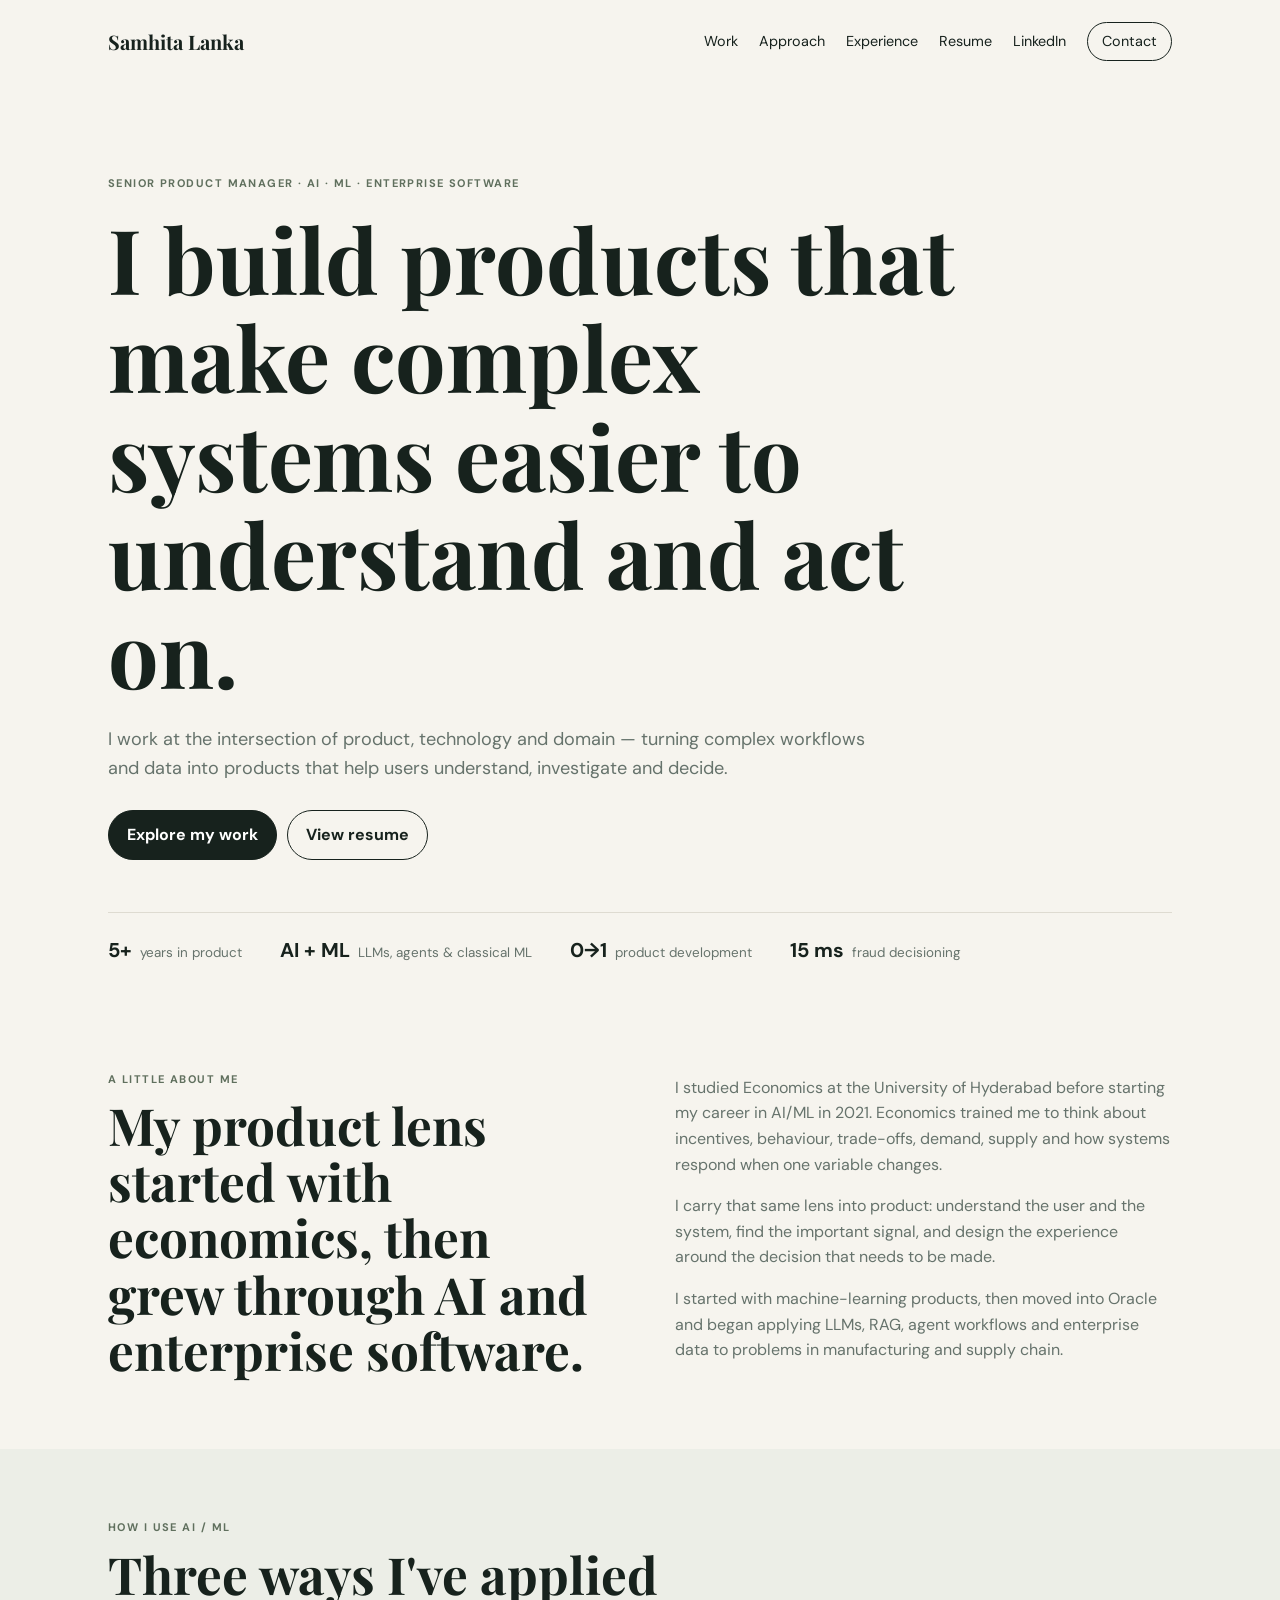
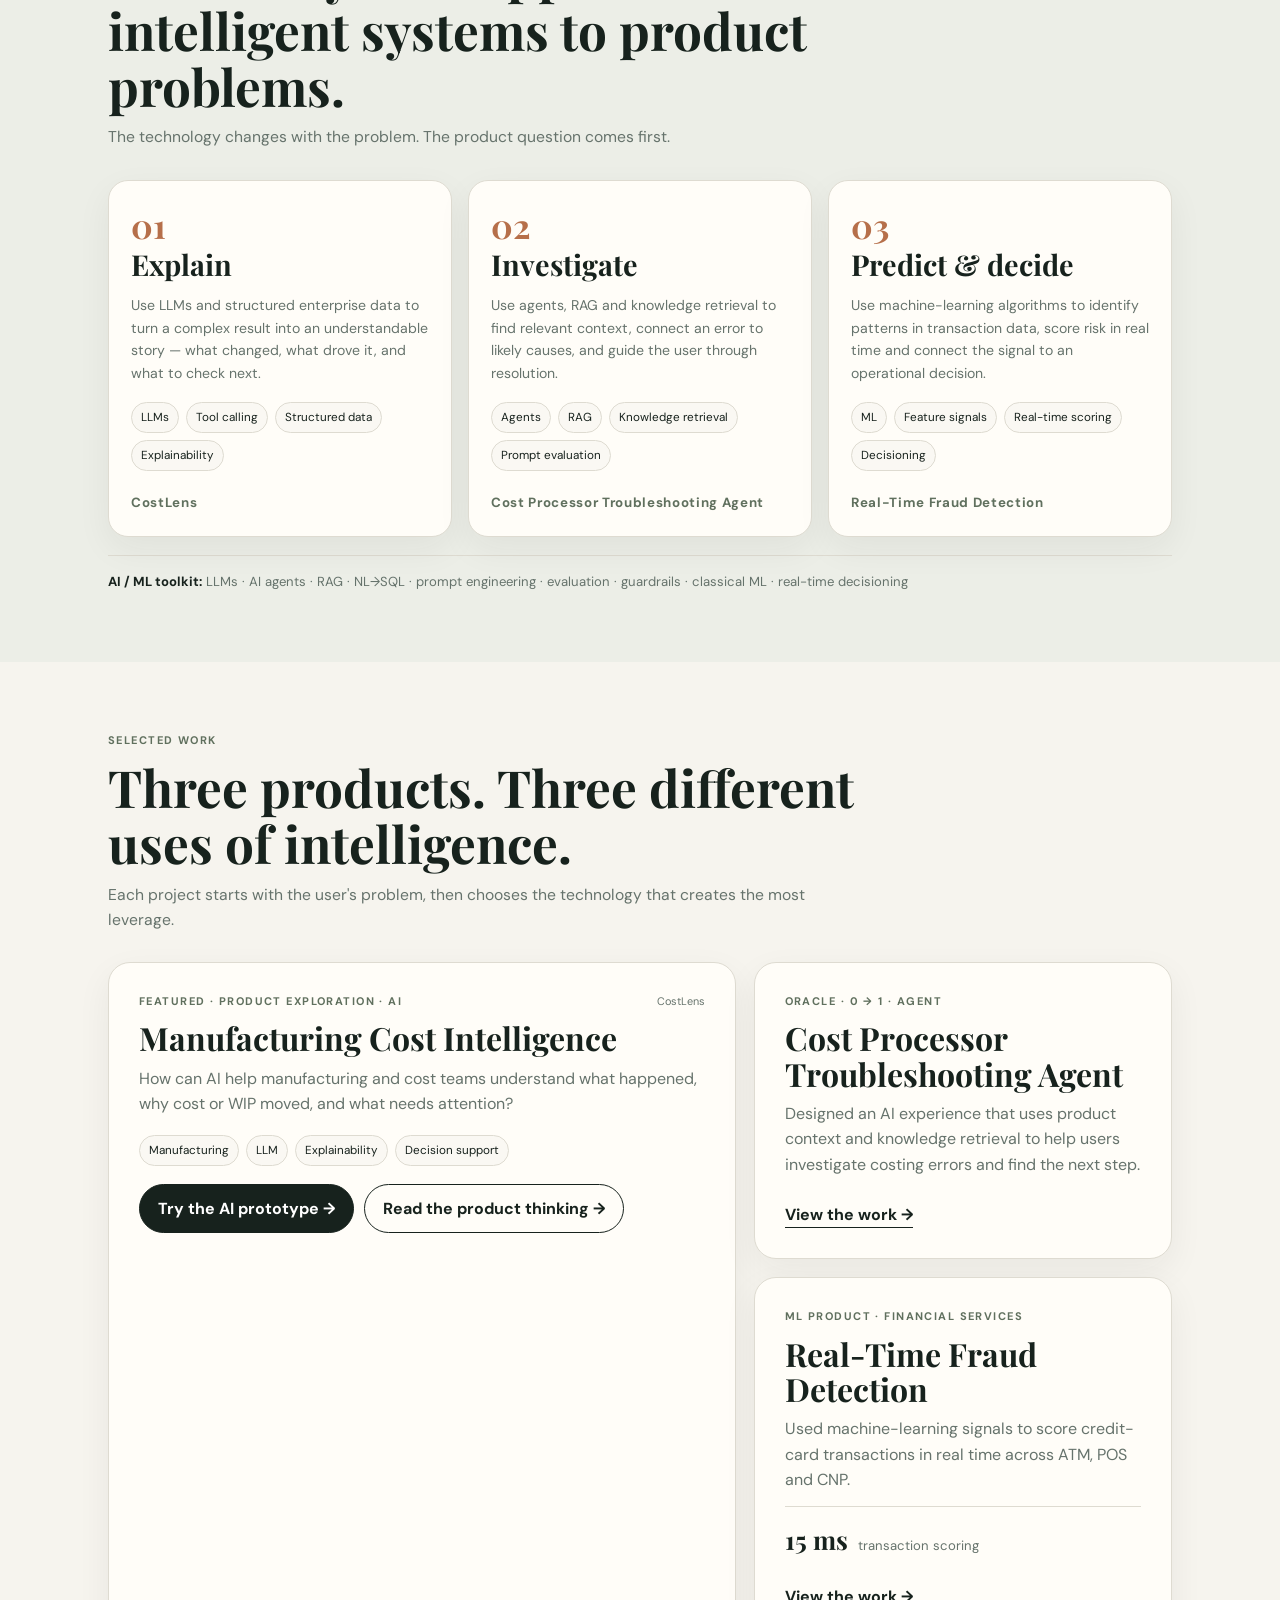
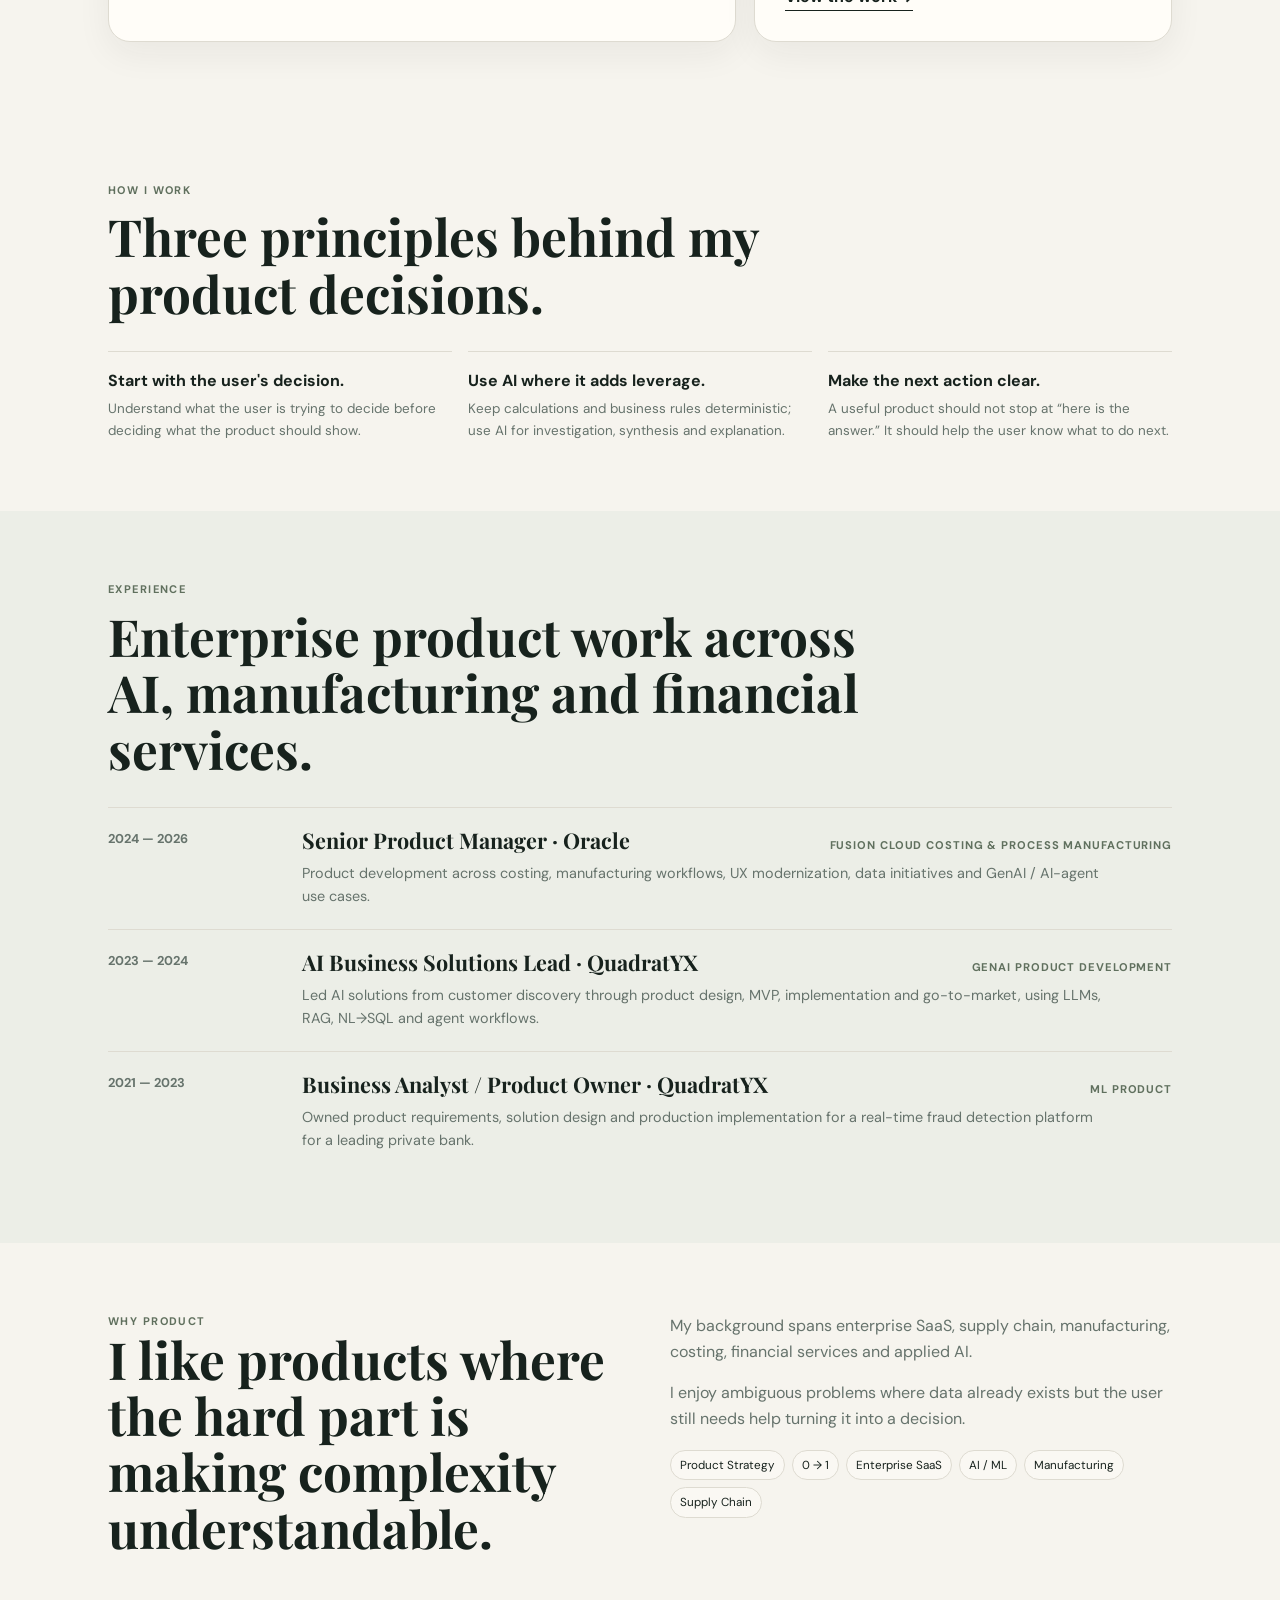
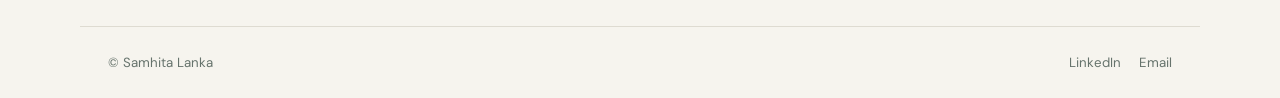
==== commit 2a4f5711: "Add files via upload" ====
--- a/index.html
+++ b/index.html
@@ -1,50 +1,59 @@
-<!doctype html><html lang="en"><head>
+<!doctype html>
+<html lang="en">
+<head>
 <meta charset="utf-8"><meta name="viewport" content="width=device-width,initial-scale=1">
-<meta name="description" content="Samhita Lanka — Senior Product Manager building enterprise AI and software products.">
-<title>Samhita Lanka — Senior Product Manager</title><link rel="stylesheet" href="styles.css">
-</head><body>
+<meta name="description" content="Samhita Lanka — Senior Product Manager building enterprise AI, ML and software products across manufacturing, supply chain and financial services.">
+<title>Samhita Lanka — Senior Product Manager</title>
+<link rel="preconnect" href="https://fonts.googleapis.com"><link rel="preconnect" href="https://fonts.gstatic.com" crossorigin>
+<link href="https://fonts.googleapis.com/css2?family=DM+Sans:wght@400;500;600;700&family=Playfair+Display:wght@600;700&display=swap" rel="stylesheet">
+<link rel="stylesheet" href="styles.css">
+</head>
+<body>
 <header class="nav"><a class="brand" href="#top">Samhita Lanka</a><nav>
-<a href="#work">Work</a><a href="#thinking">Thinking</a><a href="#experience">Experience</a><a href="resume.html">Resume</a><a href="https://linkedin.com/in/samhita-lanka" target="_blank" rel="noreferrer">LinkedIn</a><a class="nav-cta" href="mailto:samhita510@gmail.com">Contact</a>
+<a href="#work">Work</a><a href="#approach">Approach</a><a href="#experience">Experience</a><a href="resume.html">Resume</a><a href="https://linkedin.com/in/samhita-lanka" target="_blank" rel="noreferrer">LinkedIn</a><a class="nav-cta" href="mailto:samhita510@gmail.com">Contact</a>
 </nav></header>
 <main id="top">
-<section class="hero"><div class="eyebrow">SENIOR PRODUCT MANAGER · AI · ENTERPRISE SOFTWARE</div>
-<h1>I build products that make complex systems easier to understand, decide and act on.</h1>
-<p class="hero-copy">I work at the intersection of product, technology and domain — turning messy enterprise problems into focused products across AI, manufacturing, supply chain and financial services.</p>
+<section class="hero">
+<div class="eyebrow">SENIOR PRODUCT MANAGER · AI · ML · ENTERPRISE SOFTWARE</div>
+<h1>I build products that make complex systems easier to understand and act on.</h1>
+<p class="hero-copy">I work at the intersection of product, technology and domain — turning complex workflows and data into products that help users understand, investigate and decide.</p>
 <div class="actions"><a class="button primary" href="#work">Explore my work</a><a class="button" href="resume.html">View resume</a></div>
-<div class="proof-row"><div><strong>5+</strong><span>years in product</span></div><div><strong>AI</strong><span>GenAI · agents · ML</span></div><div><strong>0→1</strong><span>product development</span></div><div><strong>15 ms</strong><span>fraud decisioning</span></div></div></section>
+<div class="proof-row"><div><strong>5+</strong><span>years in product</span></div><div><strong>AI + ML</strong><span>LLMs, agents & classical ML</span></div><div><strong>0→1</strong><span>product development</span></div><div><strong>15 ms</strong><span>fraud decisioning</span></div></div>
+</section>
 
-<section id="work" class="section"><div class="section-heading"><div class="eyebrow">SELECTED WORK</div>
-<h2>Three products. Three different decisions.</h2><p style="color:var(--muted)">Each project starts with the user's problem, not the technology.</p></div>
+<section class="section intro-section">
+<div class="intro-grid">
+<div><div class="eyebrow">A LITTLE ABOUT ME</div><h2>My product lens started with economics, then grew through AI and enterprise software.</h2></div>
+<div class="about-copy intro-copy">
+<p>I studied Economics at the University of Hyderabad before starting my career in AI/ML in 2021. Economics trained me to think about incentives, behaviour, trade-offs, demand, supply and how systems respond when one variable changes.</p>
+<p>I carry that same lens into product: understand the user and the system, find the important signal, and design the experience around the decision that needs to be made.</p>
+<p>I started with machine-learning products, then moved into Oracle and began applying LLMs, RAG, agent workflows and enterprise data to problems in manufacturing and supply chain.</p>
+</div>
+</div>
+</section>
+
+<section id="approach" class="section muted">
+<div class="inner"><div class="section-heading"><div class="eyebrow">HOW I USE AI / ML</div><h2>Three ways I've applied intelligent systems to product problems.</h2><p class="section-lede">The technology changes with the problem. The product question comes first.</p></div>
+<div class="ai-approach-grid">
+<div class="ai-approach-card"><div class="ai-number">01</div><h3>Explain</h3><p>Use LLMs and structured enterprise data to turn a complex result into an understandable story — what changed, what drove it, and what to check next.</p><div class="chips"><span>LLMs</span><span>Tool calling</span><span>Structured data</span><span>Explainability</span></div><small>CostLens</small></div>
+<div class="ai-approach-card"><div class="ai-number">02</div><h3>Investigate</h3><p>Use agents, RAG and knowledge retrieval to find relevant context, connect an error to likely causes, and guide the user through resolution.</p><div class="chips"><span>Agents</span><span>RAG</span><span>Knowledge retrieval</span><span>Prompt evaluation</span></div><small>Cost Processor Troubleshooting Agent</small></div>
+<div class="ai-approach-card"><div class="ai-number">03</div><h3>Predict & decide</h3><p>Use machine-learning algorithms to identify patterns in transaction data, score risk in real time and connect the signal to an operational decision.</p><div class="chips"><span>ML</span><span>Feature signals</span><span>Real-time scoring</span><span>Decisioning</span></div><small>Real-Time Fraud Detection</small></div>
+</div>
+<div class="toolkit"><strong>AI / ML toolkit:</strong> LLMs · AI agents · RAG · NL→SQL · prompt engineering · evaluation · guardrails · classical ML · real-time decisioning</div>
+</div></section>
+
+<section id="work" class="section"><div class="section-heading"><div class="eyebrow">SELECTED WORK</div><h2>Three products. Three different uses of intelligence.</h2><p class="section-lede">Each project starts with the user's problem, then chooses the technology that creates the most leverage.</p></div>
 <div class="work-grid">
-<article class="card"><div class="card-top"><span class="tag">PRODUCT EXPLORATION · AI</span><span class="status">CostLens</span></div>
-<h3>Explain the story behind manufacturing data.</h3><p>ERP systems capture the transactions. CostLens helps teams understand why cost and WIP moved, compare alternatives, and decide what to do next.</p>
-<div class="chips"><span>AI</span><span>Explainability</span><span>Decision support</span><span>Manufacturing</span></div><a class="link" href="cost-investigation.html">See the product thinking →</a><br><a class="link" href="costlens-demo.html">Try the prototype →</a></article>
-<div class="small-stack">
-<article class="card"><div class="tag">ORACLE · 0→1 AI PRODUCT</div><h3>Bring the solution to the user.</h3><p>A troubleshooting agent designed to help users investigate costing errors themselves instead of leaving the product to search, ask support, or raise a ticket.</p><a class="link" href="troubleshooting-agent.html">See the work →</a></article>
-<article class="card"><div class="tag">ML PRODUCT · FINANCIAL SERVICES</div><h3>Move fraud prevention upstream.</h3><p>A real-time ML decisioning product that detects suspicious credit-card transactions across ATM, POS and CNP before the customer experiences the fraud.</p><div class="metric-line"><strong>15 ms</strong><span>transaction scoring</span></div><a class="link" href="fraud-detection.html">See the work →</a></article>
-</div></div></section>
+<article class="card featured"><div class="card-top"><span class="tag">FEATURED · PRODUCT EXPLORATION · AI</span><span class="status">CostLens</span></div><h3>Manufacturing Cost Intelligence</h3><p>How can AI help manufacturing and cost teams understand what happened, why cost or WIP moved, and what needs attention?</p><div class="chips"><span>Manufacturing</span><span>LLM</span><span>Explainability</span><span>Decision support</span></div><div class="actions" style="margin-top:18px"><a class="button primary" href="costlens-demo.html">Try the AI prototype →</a><a class="button" href="cost-investigation.html">Read the product thinking →</a></div></article>
+<div class="small-stack"><article class="card"><div class="tag">ORACLE · 0 → 1 · AGENT</div><h3>Cost Processor Troubleshooting Agent</h3><p>Designed an AI experience that uses product context and knowledge retrieval to help users investigate costing errors and find the next step.</p><a class="link" href="troubleshooting-agent.html">View the work →</a></article>
+<article class="card"><div class="tag">ML PRODUCT · FINANCIAL SERVICES</div><h3>Real-Time Fraud Detection</h3><p>Used machine-learning signals to score credit-card transactions in real time across ATM, POS and CNP.</p><div class="metric-line"><strong>15 ms</strong><span>transaction scoring</span></div><a class="link" href="fraud-detection.html">View the work →</a></article></div>
+</div></section>
 
-<section id="thinking" class="section muted"><div class="inner"><div class="section-heading"><div class="eyebrow">HOW I THINK</div><h2>Problem → Insight → Decision → Product → Outcome.</h2></div>
-<div class="thinking-grid">
-<div class="thinking-card"><h3>Start with the user's decision.</h3><p>What is the user actually trying to understand, decide or change? The answer shapes the product before the technology does.</p></div>
-<div class="thinking-card"><h3>Make complexity legible.</h3><p>Separate facts, derived signals and interpretation so a user can understand why the system reached a conclusion.</p></div>
-<div class="thinking-card"><h3>Use AI where it adds leverage.</h3><p>Keep financial and business calculations deterministic. Use AI for investigation, synthesis, reasoning and explanation.</p></div>
-<div class="thinking-card"><h3>Design for the next action.</h3><p>A useful answer changes what a user can do next — investigate, approve, challenge, resolve or act.</p></div>
-</div></div></section>
+<section class="section"><div class="section-heading"><div class="eyebrow">HOW I WORK</div><h2>Three principles behind my product decisions.</h2></div><div class="principles"><div class="principle"><strong>Start with the user's decision.</strong><p>Understand what the user is trying to decide before deciding what the product should show.</p></div><div class="principle"><strong>Use AI where it adds leverage.</strong><p>Keep calculations and business rules deterministic; use AI for investigation, synthesis and explanation.</p></div><div class="principle"><strong>Make the next action clear.</strong><p>A useful product should not stop at “here is the answer.” It should help the user know what to do next.</p></div></div></section>
 
-<section class="section"><div class="section-heading"><div class="eyebrow">PRODUCT QUESTIONS I LIKE</div><h2>Where does intelligence create the most leverage?</h2></div>
-<div class="explore"><div class="explore-card"><h3>When should an agent act?</h3><p>What evidence and confidence should exist before a system recommends, asks for approval, or acts on a user's behalf?</p></div>
-<div class="explore-card"><h3>How should AI explain a decision?</h3><p>How do we make probabilistic systems understandable without pretending there is more certainty than the data supports?</p></div>
-<div class="explore-card"><h3>What should stay deterministic?</h3><p>Where should product rules and calculations remain explicit, while AI handles the messy reasoning around them?</p></div></div></section>
+<section id="experience" class="section muted"><div class="inner"><div class="section-heading"><div class="eyebrow">EXPERIENCE</div><h2>Enterprise product work across AI, manufacturing and financial services.</h2></div><div class="timeline"><div class="timeline-item"><div class="date">2024 — 2026</div><div><div class="role"><h3>Senior Product Manager · Oracle</h3><span>Fusion Cloud Costing & Process Manufacturing</span></div><p>Product development across costing, manufacturing workflows, UX modernization, data initiatives and GenAI / AI-agent use cases.</p></div></div><div class="timeline-item"><div class="date">2023 — 2024</div><div><div class="role"><h3>AI Business Solutions Lead · QuadratYX</h3><span>GenAI product development</span></div><p>Led AI solutions from customer discovery through product design, MVP, implementation and go-to-market, using LLMs, RAG, NL→SQL and agent workflows.</p></div></div><div class="timeline-item"><div class="date">2021 — 2023</div><div><div class="role"><h3>Business Analyst / Product Owner · QuadratYX</h3><span>ML product</span></div><p>Owned product requirements, solution design and production implementation for a real-time fraud detection platform for a leading private bank.</p></div></div></div></div></section>
 
-<section id="experience" class="section muted"><div class="inner"><div class="section-heading"><div class="eyebrow">EXPERIENCE</div><h2>Enterprise product work across AI, manufacturing and financial services.</h2></div>
-<div class="timeline">
-<div class="timeline-item"><div class="date">2024 — 2026</div><div><div class="role"><h3>Senior Product Manager · Oracle</h3><span>Fusion Cloud Costing & Process Manufacturing</span></div><p>Product development across costing, manufacturing workflows, Redwood UX, data initiatives and GenAI / AI-agent use cases.</p></div></div>
-<div class="timeline-item"><div class="date">2023 — 2024</div><div><div class="role"><h3>AI Business Solutions Lead · QuadratYX</h3><span>GenAI products</span></div><p>Led AI products from discovery and requirements through MVP, implementation, demos and go-to-market across manufacturing, financial services and e-commerce.</p></div></div>
-<div class="timeline-item"><div class="date">2021 — 2023</div><div><div class="role"><h3>Business Analyst / Product Owner · QuadratYX</h3><span>ML product</span></div><p>Owned product requirements and solution design for a real-time fraud detection platform in financial services.</p></div></div>
-</div></div></section>
-
-<section class="section"><div class="split"><div><div class="eyebrow">ABOUT</div><h2>My sweet spot is where domain complexity meets new technology.</h2></div><div class="about-copy"><p>My background spans enterprise SaaS, supply chain, manufacturing, financial services and applied AI.</p><p>I like ambiguous problems where the data already exists but the user still needs help making sense of it — and where good product design can turn that complexity into a clear decision.</p><div class="chips"><span>Product Strategy</span><span>0→1</span><span>Enterprise SaaS</span><span>GenAI</span><span>AI Agents</span><span>Manufacturing</span><span>Supply Chain</span></div></div></div></section>
+<section class="section"><div class="split"><div><div class="eyebrow">WHY PRODUCT</div><h2>I like products where the hard part is making complexity understandable.</h2></div><div class="about-copy"><p>My background spans enterprise SaaS, supply chain, manufacturing, costing, financial services and applied AI.</p><p>I enjoy ambiguous problems where data already exists but the user still needs help turning it into a decision.</p><div class="chips"><span>Product Strategy</span><span>0 → 1</span><span>Enterprise SaaS</span><span>AI / ML</span><span>Manufacturing</span><span>Supply Chain</span></div></div></div></section>
 </main>
 <footer class="footer"><span>© Samhita Lanka</span><div><a href="https://linkedin.com/in/samhita-lanka" target="_blank" rel="noreferrer">LinkedIn</a><a href="mailto:samhita510@gmail.com">Email</a></div></footer>
-</body></html>+</body></html>
--- a/styles.css
+++ b/styles.css
@@ -1,7 +1,6 @@
-@import url('https://fonts.googleapis.com/css2?family=DM+Sans:wght@400;500;600;700&family=Playfair+Display:wght@600;700&display=swap');
-:root{--ink:#17211d;--muted:#66716c;--paper:#f6f4ee;--card:#fffdf8;--line:#ddd9cf;--sage:#5d705f;--warm:#b66d49;--soft:#eeece4;--shadow:0 16px 42px rgba(29,36,31,.06)}
-*{box-sizing:border-box}html{scroll-behavior:smooth}body{margin:0;background:var(--paper);color:var(--ink);font-family:"DM Sans",sans-serif;line-height:1.6}a{color:inherit;text-decoration:none}.nav{max-width:1160px;margin:auto;padding:20px 24px;display:flex;justify-content:space-between;align-items:center;position:sticky;top:0;background:rgba(246,244,238,.95);backdrop-filter:blur(10px);z-index:10}.brand{font:700 1.25rem "Playfair Display",serif}.nav nav{display:flex;gap:18px;align-items:center;font-size:.88rem}.nav-cta{border:1px solid var(--ink);padding:8px 13px;border-radius:999px}.hero{max-width:1160px;margin:auto;padding:92px 24px 70px}.eyebrow,.tag{font-size:.68rem;letter-spacing:.13em;text-transform:uppercase;font-weight:700;color:var(--sage)}h1,h2,h3{font-family:"Playfair Display",serif;line-height:1.08;margin:0}h1{font-size:clamp(3rem,7vw,6rem);max-width:950px;margin-top:14px}.hero-copy{max-width:800px;color:var(--muted);font-size:1.14rem;margin:23px 0 27px}.actions{display:flex;gap:10px;flex-wrap:wrap}.button{border:1px solid var(--ink);padding:11px 18px;border-radius:999px;font-weight:700}.button.primary{background:var(--ink);color:#fff}.proof-row{display:flex;gap:34px;flex-wrap:wrap;margin-top:50px;border-top:1px solid var(--line);padding-top:20px}.proof-row div{display:flex;gap:8px;align-items:baseline}.proof-row strong{font-size:1.22rem}.proof-row span{font-size:.82rem;color:var(--muted)}.section{max-width:1160px;margin:auto;padding:72px 24px}.section.muted{max-width:none;background:var(--soft)}.inner{max-width:1112px;margin:auto}.section-heading{max-width:760px;margin-bottom:28px}.section-heading h2{font-size:clamp(2rem,4vw,3.2rem);margin-top:8px}.work-grid{display:grid;grid-template-columns:1.15fr .85fr;gap:18px}.card{background:var(--card);border:1px solid var(--line);border-radius:22px;padding:30px;box-shadow:var(--shadow)}.card h3{font-size:2rem;margin:10px 0}.card p{color:var(--muted);margin:0}.card-top{display:flex;justify-content:space-between;gap:15px}.status{font-size:.68rem;color:var(--muted)}.chips{display:flex;gap:7px;flex-wrap:wrap;margin:17px 0}.chips span{font-size:.71rem;padding:5px 9px;border:1px solid var(--line);border-radius:999px;background:#faf8f3}.link{display:inline-block;margin-top:22px;font-weight:700;border-bottom:1px solid var(--ink)}.small-stack{display:grid;gap:18px}.metric-line{display:flex;gap:10px;align-items:baseline;padding-top:12px;margin-top:13px;border-top:1px solid var(--line)}.metric-line strong{font:1.5rem "Playfair Display",serif}.metric-line span{font-size:.8rem;color:var(--muted)}.principles{display:grid;grid-template-columns:repeat(3,1fr);gap:18px}.principle{border-top:1px solid var(--line);padding-top:15px}.principle strong{display:block}.principle p{font-size:.82rem;color:var(--muted);margin:5px 0 0}.thinking-grid{display:grid;grid-template-columns:1fr 1fr;gap:18px}.thinking-card{background:var(--card);border:1px solid var(--line);border-radius:18px;padding:22px}.thinking-card h3{font-size:1.35rem;margin-bottom:8px}.thinking-card p{margin:0;color:var(--muted);font-size:.87rem}.timeline{display:grid}.timeline-item{display:grid;grid-template-columns:165px 1fr;gap:24px;border-top:1px solid var(--line);padding:21px 0}.date{font-size:.78rem;color:var(--muted);font-weight:700}.role{display:flex;justify-content:space-between;gap:15px;align-items:baseline}.role h3{font-size:1.32rem}.role span{font-size:.68rem;color:var(--sage);font-weight:700;text-transform:uppercase;letter-spacing:.08em}.timeline-item p{font-size:.87rem;color:var(--muted);margin:7px 0 0;max-width:820px}.explore{display:grid;grid-template-columns:repeat(3,1fr);gap:18px}.explore-card{border-top:1px solid var(--line);padding-top:15px}.explore-card h3{font-size:1.2rem}.explore-card p{color:var(--muted);font-size:.83rem}.split{display:grid;grid-template-columns:1fr 1fr;gap:60px}.split h2{font-size:clamp(2rem,4vw,3.2rem)}.about-copy p{color:var(--muted);margin-top:0}.footer{max-width:1160px;margin:auto;padding:25px 24px;display:flex;justify-content:space-between;border-top:1px solid var(--line);font-size:.82rem;color:var(--muted)}.footer div{display:flex;gap:18px}
-.case-hero{max-width:1160px;margin:auto;padding:72px 24px 42px}.case-hero h1{font-size:clamp(3.2rem,7vw,6rem);margin:15px 0 9px}.case-subtitle{font:1.45rem "Playfair Display",serif;margin:0 0 13px}.case-lede{max-width:820px;color:var(--muted);font-size:1.04rem}.case-shell{max-width:1160px;margin:auto;padding:10px 24px 80px}.case-panel{background:var(--card);border:1px solid var(--line);border-radius:22px;padding:29px;box-shadow:var(--shadow);margin-top:18px}.case-panel h2{font-size:2.05rem;margin:7px 0 11px}.case-panel p{color:var(--muted);max-width:820px}.case-panel .lead{font-size:1.02rem;color:var(--ink)}.two-col{display:grid;grid-template-columns:1fr 1fr;gap:15px}.mini-card{background:#f8f6f0;border:1px solid var(--line);border-radius:15px;padding:17px}.mini-card strong{display:block}.mini-card p{font-size:.81rem;margin:5px 0 0}.quote{border-left:3px solid var(--warm);padding-left:17px;margin-top:20px}.quote p{margin:0;color:var(--ink);font:1.12rem "Playfair Display",serif}.steps{display:grid}.step{display:grid;grid-template-columns:34px 1fr;gap:13px;border-top:1px solid var(--line);padding:14px 0}.step-num{font:1.15rem "Playfair Display",serif;color:var(--warm)}.step strong{font-size:.92rem}.step p{font-size:.79rem;margin:3px 0 0}.decision-grid{display:grid;grid-template-columns:repeat(3,1fr);gap:14px}.decision{border:1px solid var(--line);border-radius:15px;padding:16px;background:#f8f6f0}.decision strong{display:block}.decision p{font-size:.79rem;margin:5px 0 0}.artifact{background:var(--ink);color:#f8f5ee;border-radius:20px;padding:22px}.artifact .q{font:1.25rem "Playfair Display",serif}.artifact-grid{display:grid;grid-template-columns:1fr 1fr 1fr;gap:12px;margin-top:16px}.artifact-grid div{border-top:1px solid rgba(255,255,255,.16);padding-top:11px}.artifact-grid span{display:block;font-size:.62rem;color:#b8c6b7;letter-spacing:.1em;text-transform:uppercase;font-weight:700}.artifact-grid strong{display:block;font-size:.84rem;margin-top:4px}.artifact-grid p{font-size:.72rem;color:#d9dfd9;margin:4px 0 0}.failure-grid{display:grid;grid-template-columns:1fr 1fr;gap:14px}.failure{border:1px solid var(--line);border-radius:15px;padding:16px;background:#faf8f2}.failure strong{display:block}.failure p{font-size:.78rem;margin:4px 0 0}.metric-grid{display:grid;grid-template-columns:repeat(3,1fr);gap:12px}.big-metric{padding:17px;background:#f8f6f0;border:1px solid var(--line);border-radius:15px}.big-metric strong{display:block;font:1.6rem "Playfair Display",serif}.big-metric span{font-size:.74rem;color:var(--muted)}.case-footer{display:flex;justify-content:space-between;margin-top:24px}.back-link{font-weight:700;border-bottom:1px solid var(--ink)}
-.resume{max-width:940px;margin:auto;padding:55px 28px}.resume h1{font-size:3.4rem}.resume-kicker{font-size:.7rem;letter-spacing:.12em;text-transform:uppercase;color:var(--sage);font-weight:700}.resume-section{padding:25px 0;border-top:1px solid var(--line)}.resume-section h2{font-size:1.48rem;margin-bottom:16px}.job{margin-bottom:23px}.job-top{display:flex;justify-content:space-between;gap:15px}.job h3{font-size:1.13rem}.job-meta{font-size:.75rem;color:var(--muted)}.job-title{font-weight:700}.job ul{padding-left:19px;color:var(--muted);margin:7px 0}.job li{font-size:.86rem;margin:5px 0}.print{position:fixed;right:24px;bottom:24px;border:1px solid var(--ink);background:var(--ink);color:#fff;border-radius:999px;padding:10px 15px;font-weight:700;cursor:pointer}@media print{.nav,.print,.footer{display:none!important}.resume{padding:0}.resume-section{break-inside:avoid}}
-@media(max-width:820px){.nav nav a:not(.nav-cta){display:none}.work-grid,.split,.thinking-grid,.two-col,.failure-grid{grid-template-columns:1fr}.principles,.explore,.decision-grid,.metric-grid{grid-template-columns:1fr}.timeline-item{grid-template-columns:1fr;gap:6px}.role{display:block}.role span{display:inline-block;margin-top:5px}.artifact-grid{grid-template-columns:1fr}.hero,.section,.case-hero,.case-shell{padding-left:20px;padding-right:20px}.proof-row{gap:20px}}
-@media(max-width:520px){.hero{padding-top:62px}.case-panel,.card{padding:23px}.footer{padding:20px}.footer div{display:block;margin-top:7px}.resume{padding:40px 20px}}
+:root{--ink:#17221d;--muted:#66736c;--paper:#f6f4ee;--card:#fffdf8;--line:#dedbd1;--sage:#60705e;--warm:#b66f4a;--soft:#eceee7;--shadow:0 12px 35px rgba(34,38,31,.06)}
+*{box-sizing:border-box}html{scroll-behavior:smooth}body{margin:0;background:var(--paper);color:var(--ink);font-family:"DM Sans",sans-serif;line-height:1.6}a{color:inherit;text-decoration:none}.nav{max-width:1120px;margin:auto;padding:22px 28px;display:flex;justify-content:space-between;align-items:center;position:sticky;top:0;background:rgba(246,244,238,.94);backdrop-filter:blur(10px);z-index:10}.brand{font-family:"Playfair Display",serif;font-weight:700;font-size:1.25rem}.nav nav{display:flex;gap:21px;align-items:center;font-size:.9rem}.nav-cta{border:1px solid var(--ink);padding:7px 14px;border-radius:999px}.hero{max-width:1120px;margin:auto;padding:92px 28px 70px}.eyebrow,.tag{font-size:.69rem;letter-spacing:.13em;text-transform:uppercase;font-weight:700;color:var(--sage)}h1,h2,h3{font-family:"Playfair Display",serif;line-height:1.1;margin:0}h1{font-size:clamp(3rem,7vw,6rem);max-width:920px;margin-top:16px}.hero-copy{max-width:760px;color:var(--muted);font-size:1.13rem;margin:24px 0 27px}.actions{display:flex;gap:10px;flex-wrap:wrap}.button{padding:11px 18px;border-radius:999px;border:1px solid var(--ink);font-weight:700}.button.primary{background:var(--ink);color:#fff}.proof-row{display:flex;gap:38px;flex-wrap:wrap;margin-top:52px;border-top:1px solid var(--line);padding-top:21px}.proof-row div{display:flex;gap:8px;align-items:baseline}.proof-row strong{font-size:1.25rem}.proof-row span{font-size:.84rem;color:var(--muted)}.section{max-width:1120px;margin:auto;padding:70px 28px}.section.muted{max-width:none;background:var(--soft)}.section.muted>.inner{max-width:1064px;margin:auto}.section-heading{max-width:760px;margin-bottom:30px}.section-heading h2{font-size:clamp(2rem,4vw,3.2rem);margin-top:9px}.section-heading p{color:var(--muted);margin:10px 0}.work-grid{display:grid;grid-template-columns:1.2fr .8fr;gap:18px}.card{background:var(--card);border:1px solid var(--line);border-radius:22px;padding:30px;box-shadow:var(--shadow)}.card h3{font-size:2rem;margin:10px 0}.card p{color:var(--muted);margin:0}.featured{min-height:100%}.card-top{display:flex;justify-content:space-between;gap:15px;align-items:center}.status{font-size:.68rem;color:var(--muted)}.chips{display:flex;gap:7px;flex-wrap:wrap;margin:18px 0}.chips span,.meta-chip{font-size:.73rem;padding:5px 9px;border:1px solid var(--line);border-radius:999px;background:#faf8f3}.link{display:inline-block;margin-top:24px;font-weight:700;border-bottom:1px solid var(--ink)}.small-stack{display:grid;gap:18px}.metric-line{display:flex;gap:10px;align-items:baseline;padding-top:12px;margin-top:13px;border-top:1px solid var(--line)}.metric-line strong{font-family:"Playfair Display",serif;font-size:1.6rem}.metric-line span{font-size:.82rem;color:var(--muted)}.principles{display:grid;grid-template-columns:repeat(3,1fr);gap:16px}.principle{border-top:1px solid var(--line);padding-top:16px}.principle strong{display:block;font-size:1rem}.principle p{font-size:.84rem;color:var(--muted);margin:5px 0 0}.timeline{display:grid;gap:0}.timeline-item{display:grid;grid-template-columns:170px 1fr;gap:24px;border-top:1px solid var(--line);padding:21px 0}.date{font-size:.8rem;color:var(--muted);font-weight:700}.role{display:flex;justify-content:space-between;gap:15px;align-items:baseline}.role h3{font-size:1.35rem}.role span{font-size:.7rem;color:var(--sage);font-weight:700;text-transform:uppercase;letter-spacing:.08em}.timeline-item p{margin:7px 0 0;color:var(--muted);max-width:800px;font-size:.9rem}.split{display:grid;grid-template-columns:1fr 1fr;gap:60px}.split h2{font-size:clamp(2rem,4vw,3.2rem)}.about-copy p{color:var(--muted);margin-top:0}.footer{max-width:1120px;margin:auto;padding:25px 28px;display:flex;justify-content:space-between;border-top:1px solid var(--line);font-size:.83rem;color:var(--muted)}.footer div{display:flex;gap:18px}
+.case-hero{max-width:1120px;margin:auto;padding:72px 28px 48px}.case-hero h1{font-size:clamp(3.3rem,7vw,6rem);margin:15px 0 7px}.case-subtitle{font-family:"Playfair Display",serif;font-size:1.5rem;margin:0 0 15px}.case-lede{max-width:800px;color:var(--muted);font-size:1.05rem}.case-shell{max-width:1120px;margin:auto;padding:8px 28px 78px}.case-panel{background:var(--card);border:1px solid var(--line);border-radius:22px;padding:29px;box-shadow:var(--shadow);margin-top:18px}.case-panel h2{font-size:2.05rem;margin:7px 0 11px}.case-panel p{color:var(--muted);max-width:820px}.case-panel .lead{color:var(--ink);font-size:1.02rem}.two-col{display:grid;grid-template-columns:1fr 1fr;gap:16px}.mini-card{background:#f8f6f0;border:1px solid var(--line);border-radius:15px;padding:17px}.mini-card strong{display:block}.mini-card p{font-size:.82rem;margin:5px 0 0}.question{background:var(--ink);color:#f7f4ed;border-radius:18px;padding:22px;margin-top:20px}.question .q{font-family:"Playfair Display",serif;font-size:1.25rem}.answer{display:grid;grid-template-columns:1fr 1fr 1fr;gap:12px;margin-top:14px}.answer div{padding-top:11px;border-top:1px solid rgba(255,255,255,.15)}.answer span{display:block;font-size:.6rem;color:#b8c7b6;letter-spacing:.1em;text-transform:uppercase;font-weight:700}.answer strong{display:block;margin-top:4px;font-size:.83rem}.answer p{margin:4px 0 0;color:#d9dfd8;font-size:.72rem}.quote{border-left:3px solid var(--warm);padding-left:17px;margin-top:19px}.quote p{margin:0;color:var(--ink);font-family:"Playfair Display",serif;font-size:1.12rem}.steps{display:grid;gap:0}.step{display:grid;grid-template-columns:34px 1fr;gap:13px;border-top:1px solid var(--line);padding:14px 0}.step-num{font-family:"Playfair Display",serif;font-size:1.15rem;color:var(--warm)}.step strong{font-size:.92rem}.step p{font-size:.78rem;margin:3px 0 0}.metric-grid{display:grid;grid-template-columns:repeat(3,1fr);gap:12px;margin-top:18px}.big-metric{padding:16px;background:#f8f6f0;border:1px solid var(--line);border-radius:15px}.big-metric strong{display:block;font-family:"Playfair Display",serif;font-size:1.6rem}.big-metric span{font-size:.74rem;color:var(--muted)}.case-footer{display:flex;justify-content:space-between;margin-top:24px}.back-link{font-weight:700;border-bottom:1px solid var(--ink)}.resume{max-width:900px;margin:auto;padding:60px 28px}.resume h1{font-size:3.5rem}.resume-kicker{color:var(--sage);font-size:.72rem;letter-spacing:.12em;text-transform:uppercase;font-weight:700}.resume-section{padding:27px 0;border-top:1px solid var(--line)}.resume-section h2{font-size:1.5rem;margin-bottom:17px}.job{margin-bottom:24px}.job-top{display:flex;justify-content:space-between;gap:15px}.job h3{font-size:1.16rem}.job-meta{font-size:.75rem;color:var(--muted)}.job-title{font-weight:700;margin-top:2px}.job ul{padding-left:19px;color:var(--muted);margin:7px 0}.job li{margin:5px 0;font-size:.88rem}.print{position:fixed;right:24px;bottom:24px;border:1px solid var(--ink);background:var(--ink);color:white;border-radius:999px;padding:10px 15px;font-weight:700;cursor:pointer}@media print{.nav,.print,.footer{display:none!important}.resume{padding:0}.resume-section{break-inside:avoid}}
+@media(max-width:760px){.nav{padding:17px 20px}.nav nav a:not(.nav-cta):not(:last-child){display:none}.hero,.section,.case-hero,.case-shell,.resume{padding-left:20px;padding-right:20px}.work-grid,.two-col,.split,.principles{grid-template-columns:1fr}.timeline-item{grid-template-columns:1fr;gap:5px}.role{display:block}.role span{display:inline-block;margin-top:5px}.answer,.metric-grid{grid-template-columns:1fr}.footer{padding-left:20px;padding-right:20px}}
+.intro-section{padding-top:35px}.intro-grid{display:grid;grid-template-columns:1fr 1fr;gap:70px;align-items:start}.intro-grid h2{font-size:clamp(2rem,4vw,3.25rem);margin-top:8px}.intro-copy{padding-top:4px}.intro-copy p{max-width:700px}.section-lede{color:var(--muted);font-size:.98rem;margin-top:10px;max-width:760px}.ai-approach-grid{display:grid;grid-template-columns:repeat(3,1fr);gap:16px}.ai-approach-card{background:var(--card);border:1px solid var(--line);border-radius:20px;padding:22px;box-shadow:var(--shadow)}.ai-number{font:700 2.1rem "Playfair Display",serif;color:var(--warm)}.ai-approach-card h3{font-size:1.8rem;margin:2px 0 8px}.ai-approach-card p{color:var(--muted);font-size:.88rem;min-height:90px}.ai-approach-card small{color:var(--sage);font-weight:700;letter-spacing:.05em}.toolkit{margin-top:18px;border-top:1px solid var(--line);padding-top:15px;font-size:.82rem;color:var(--muted)}.toolkit strong{color:var(--ink)}.featured{min-height:330px}@media(max-width:820px){.intro-grid,.ai-approach-grid{grid-template-columns:1fr}.ai-approach-card p{min-height:0}}
+.architecture{display:grid;grid-template-columns:1fr auto 1fr auto 1fr auto 1fr;gap:10px;align-items:center}.architecture>div:not(.architecture-arrow){border:1px solid var(--line);border-radius:15px;padding:15px;background:#f8f6f0}.architecture span{display:block;font-size:.62rem;letter-spacing:.1em;text-transform:uppercase;color:var(--warm);font-weight:700}.architecture strong{display:block;margin-top:5px;font-size:.87rem}.architecture p{margin:4px 0 0;font-size:.76rem;color:var(--muted)}.architecture-arrow{font:700 1.2rem "Playfair Display",serif;color:var(--warm);text-align:center}@media(max-width:900px){.architecture{grid-template-columns:1fr}.architecture-arrow{transform:rotate(90deg)}}
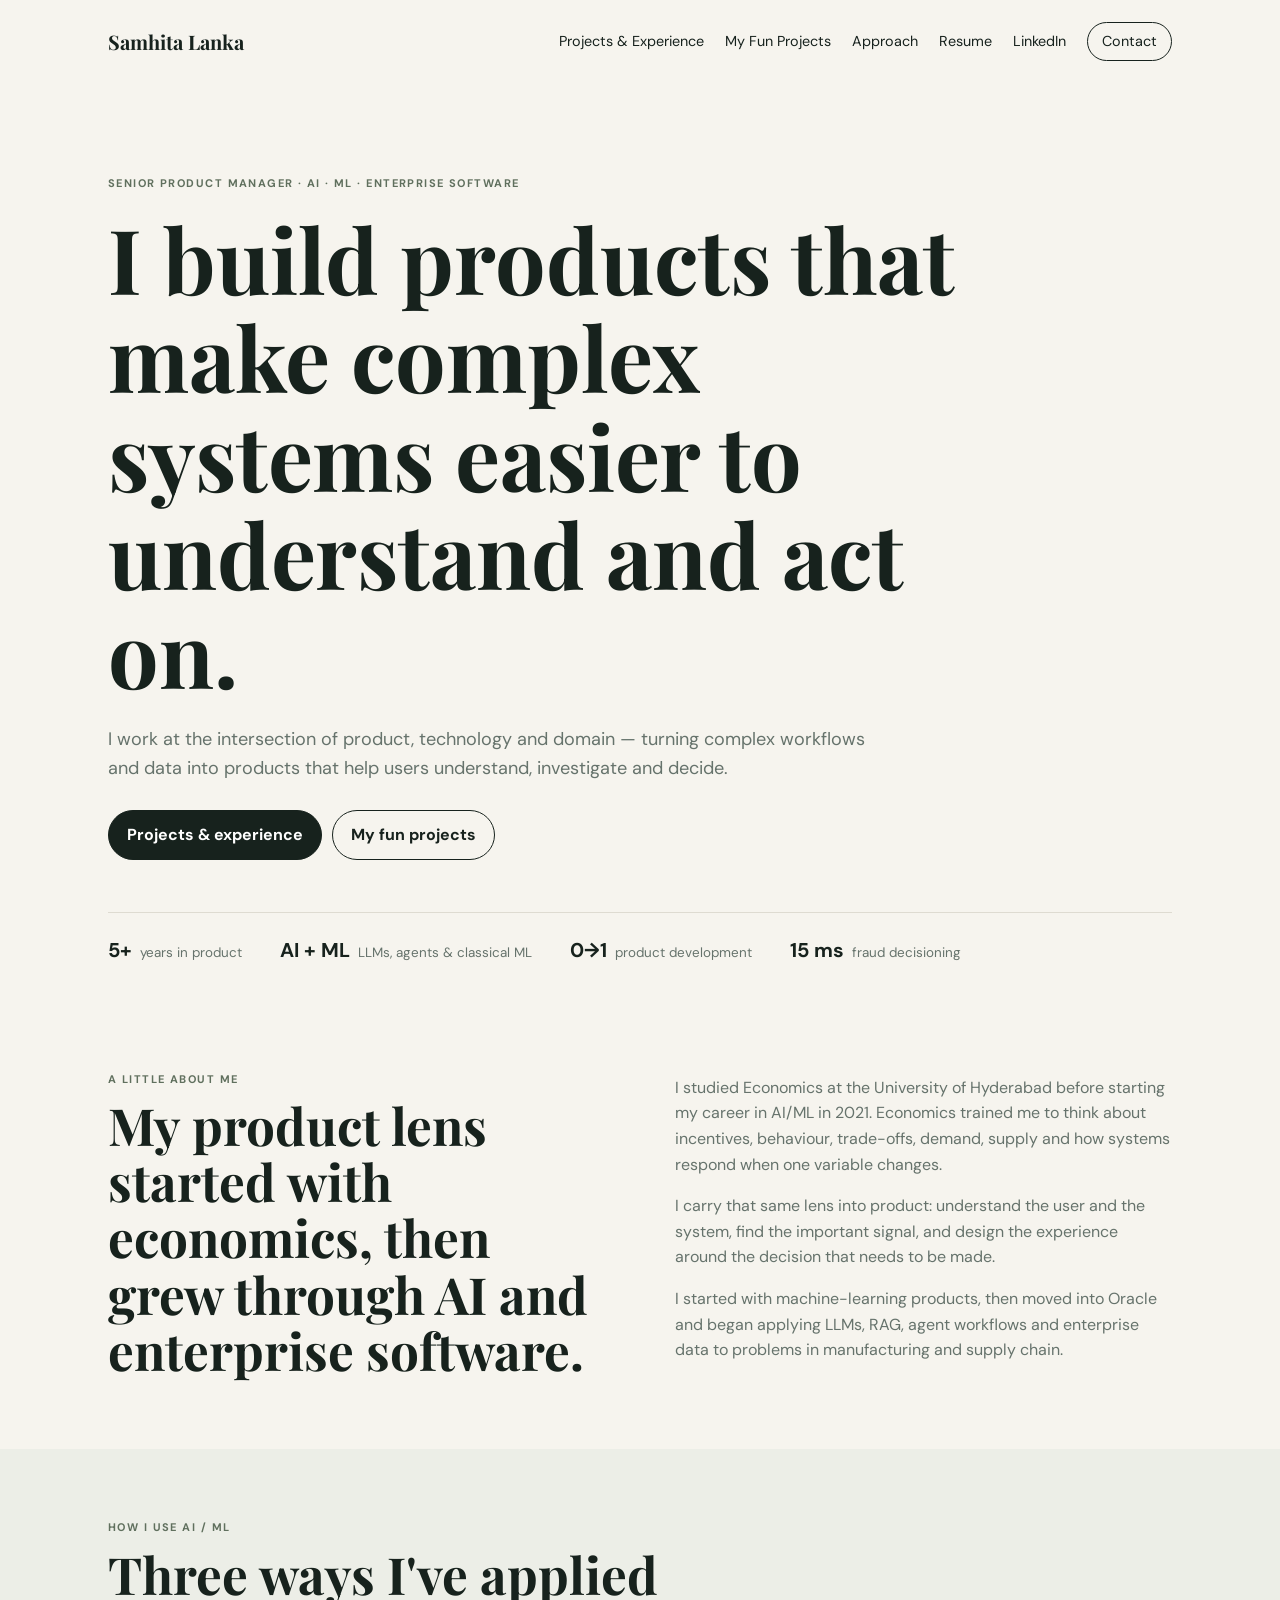
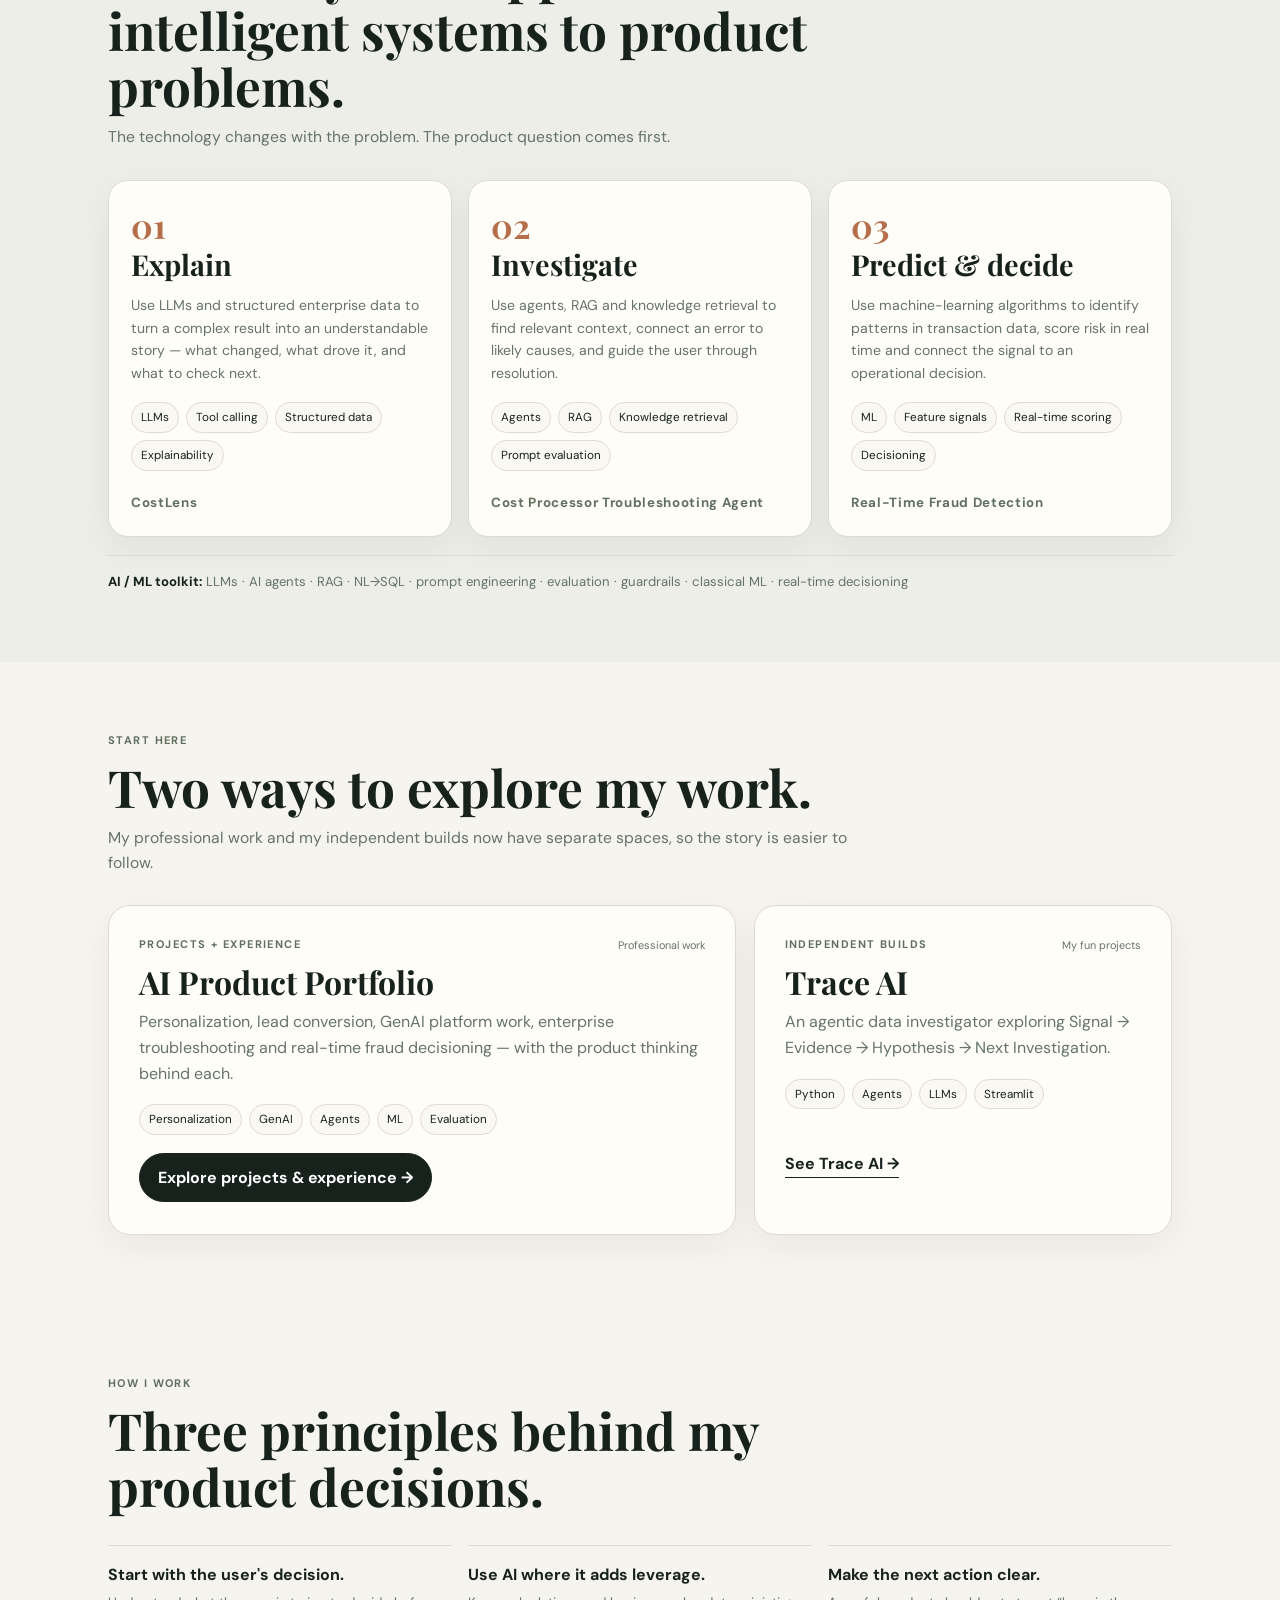
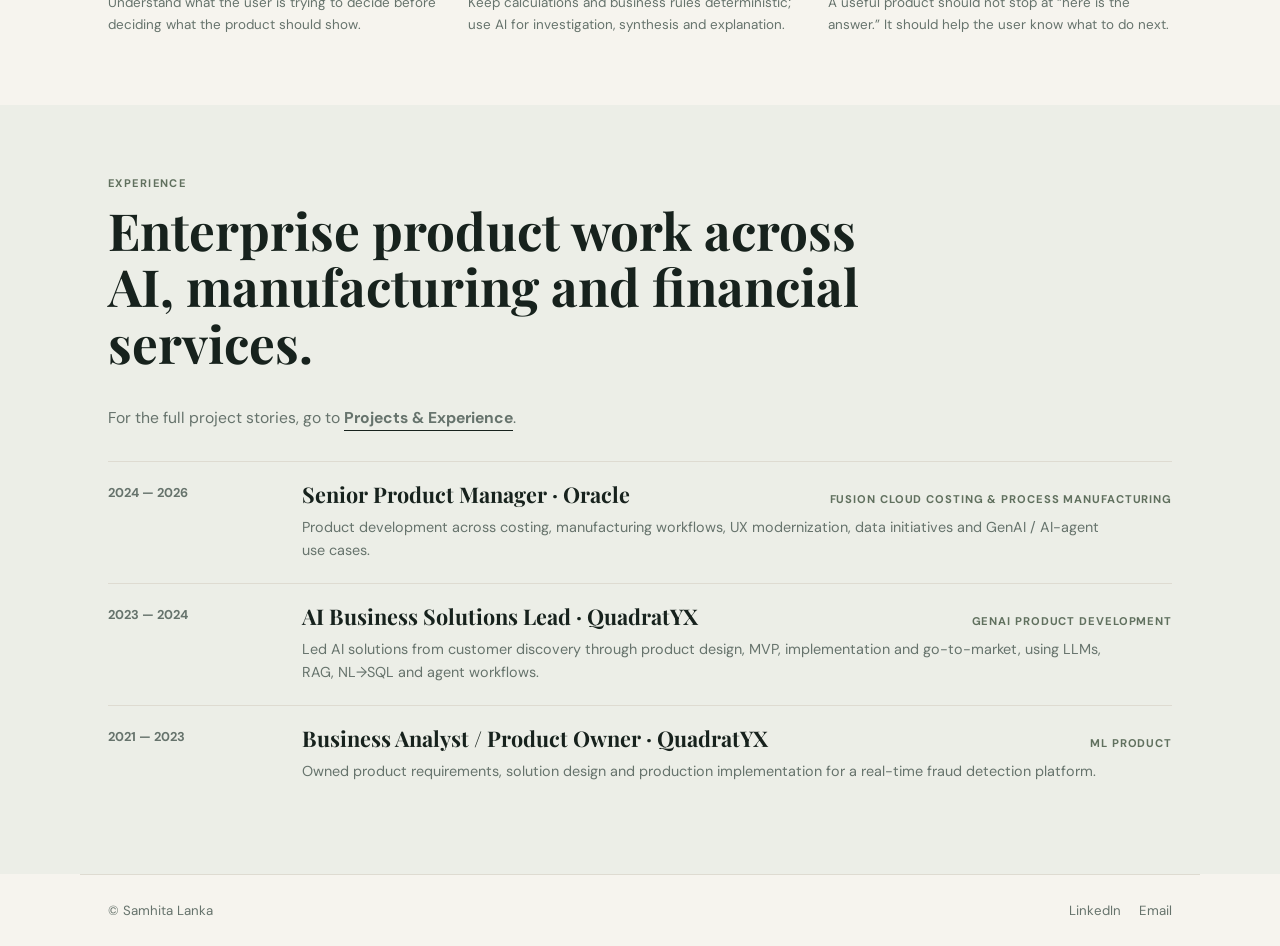
==== commit 44206763: "Add files via upload" ====
--- a/index.html
+++ b/index.html
@@ -10,14 +10,14 @@
 </head>
 <body>
 <header class="nav"><a class="brand" href="#top">Samhita Lanka</a><nav>
-<a href="#work">Work</a><a href="#approach">Approach</a><a href="#experience">Experience</a><a href="resume.html">Resume</a><a href="https://linkedin.com/in/samhita-lanka" target="_blank" rel="noreferrer">LinkedIn</a><a class="nav-cta" href="mailto:samhita510@gmail.com">Contact</a>
+<a href="projects.html">Projects & Experience</a><a href="fun-projects.html">My Fun Projects</a><a href="#approach">Approach</a><a href="resume.html">Resume</a><a href="https://linkedin.com/in/samhita-lanka" target="_blank" rel="noreferrer">LinkedIn</a><a class="nav-cta" href="mailto:samhita510@gmail.com">Contact</a>
 </nav></header>
 <main id="top">
 <section class="hero">
 <div class="eyebrow">SENIOR PRODUCT MANAGER · AI · ML · ENTERPRISE SOFTWARE</div>
 <h1>I build products that make complex systems easier to understand and act on.</h1>
 <p class="hero-copy">I work at the intersection of product, technology and domain — turning complex workflows and data into products that help users understand, investigate and decide.</p>
-<div class="actions"><a class="button primary" href="#work">Explore my work</a><a class="button" href="resume.html">View resume</a></div>
+<div class="actions"><a class="button primary" href="projects.html">Projects & experience</a><a class="button" href="fun-projects.html">My fun projects</a></div>
 <div class="proof-row"><div><strong>5+</strong><span>years in product</span></div><div><strong>AI + ML</strong><span>LLMs, agents & classical ML</span></div><div><strong>0→1</strong><span>product development</span></div><div><strong>15 ms</strong><span>fraud decisioning</span></div></div>
 </section>
 
@@ -42,18 +42,16 @@
 <div class="toolkit"><strong>AI / ML toolkit:</strong> LLMs · AI agents · RAG · NL→SQL · prompt engineering · evaluation · guardrails · classical ML · real-time decisioning</div>
 </div></section>
 
-<section id="work" class="section"><div class="section-heading"><div class="eyebrow">SELECTED WORK</div><h2>Three products. Three different uses of intelligence.</h2><p class="section-lede">Each project starts with the user's problem, then chooses the technology that creates the most leverage.</p></div>
+<section id="work" class="section"><div class="section-heading"><div class="eyebrow">START HERE</div><h2>Two ways to explore my work.</h2><p class="section-lede">My professional work and my independent builds now have separate spaces, so the story is easier to follow.</p></div>
 <div class="work-grid">
-<article class="card featured"><div class="card-top"><span class="tag">FEATURED · PRODUCT EXPLORATION · AI</span><span class="status">CostLens</span></div><h3>Manufacturing Cost Intelligence</h3><p>How can AI help manufacturing and cost teams understand what happened, why cost or WIP moved, and what needs attention?</p><div class="chips"><span>Manufacturing</span><span>LLM</span><span>Explainability</span><span>Decision support</span></div><div class="actions" style="margin-top:18px"><a class="button primary" href="costlens-demo.html">Try the AI prototype →</a><a class="button" href="cost-investigation.html">Read the product thinking →</a></div></article>
-<div class="small-stack"><article class="card"><div class="tag">ORACLE · 0 → 1 · AGENT</div><h3>Cost Processor Troubleshooting Agent</h3><p>Designed an AI experience that uses product context and knowledge retrieval to help users investigate costing errors and find the next step.</p><a class="link" href="troubleshooting-agent.html">View the work →</a></article>
-<article class="card"><div class="tag">ML PRODUCT · FINANCIAL SERVICES</div><h3>Real-Time Fraud Detection</h3><p>Used machine-learning signals to score credit-card transactions in real time across ATM, POS and CNP.</p><div class="metric-line"><strong>15 ms</strong><span>transaction scoring</span></div><a class="link" href="fraud-detection.html">View the work →</a></article></div>
-</div></section>
+<article class="card featured"><div class="card-top"><span class="tag">PROJECTS + EXPERIENCE</span><span class="status">Professional work</span></div><h3>AI Product Portfolio</h3><p>Personalization, lead conversion, GenAI platform work, enterprise troubleshooting and real-time fraud decisioning — with the product thinking behind each.</p><div class="chips"><span>Personalization</span><span>GenAI</span><span>Agents</span><span>ML</span><span>Evaluation</span></div><div class="actions" style="margin-top:18px"><a class="button primary" href="projects.html">Explore projects & experience →</a></div></article>
+<article class="card"><div class="card-top"><span class="tag">INDEPENDENT BUILDS</span><span class="status">My fun projects</span></div><h3>Trace AI</h3><p>An agentic data investigator exploring Signal → Evidence → Hypothesis → Next Investigation.</p><div class="chips"><span>Python</span><span>Agents</span><span>LLMs</span><span>Streamlit</span></div><a class="link" href="fun-projects.html">See Trace AI →</a></article>
+</div>
+</section>
 
 <section class="section"><div class="section-heading"><div class="eyebrow">HOW I WORK</div><h2>Three principles behind my product decisions.</h2></div><div class="principles"><div class="principle"><strong>Start with the user's decision.</strong><p>Understand what the user is trying to decide before deciding what the product should show.</p></div><div class="principle"><strong>Use AI where it adds leverage.</strong><p>Keep calculations and business rules deterministic; use AI for investigation, synthesis and explanation.</p></div><div class="principle"><strong>Make the next action clear.</strong><p>A useful product should not stop at “here is the answer.” It should help the user know what to do next.</p></div></div></section>
 
-<section id="experience" class="section muted"><div class="inner"><div class="section-heading"><div class="eyebrow">EXPERIENCE</div><h2>Enterprise product work across AI, manufacturing and financial services.</h2></div><div class="timeline"><div class="timeline-item"><div class="date">2024 — 2026</div><div><div class="role"><h3>Senior Product Manager · Oracle</h3><span>Fusion Cloud Costing & Process Manufacturing</span></div><p>Product development across costing, manufacturing workflows, UX modernization, data initiatives and GenAI / AI-agent use cases.</p></div></div><div class="timeline-item"><div class="date">2023 — 2024</div><div><div class="role"><h3>AI Business Solutions Lead · QuadratYX</h3><span>GenAI product development</span></div><p>Led AI solutions from customer discovery through product design, MVP, implementation and go-to-market, using LLMs, RAG, NL→SQL and agent workflows.</p></div></div><div class="timeline-item"><div class="date">2021 — 2023</div><div><div class="role"><h3>Business Analyst / Product Owner · QuadratYX</h3><span>ML product</span></div><p>Owned product requirements, solution design and production implementation for a real-time fraud detection platform for a leading private bank.</p></div></div></div></div></section>
-
-<section class="section"><div class="split"><div><div class="eyebrow">WHY PRODUCT</div><h2>I like products where the hard part is making complexity understandable.</h2></div><div class="about-copy"><p>My background spans enterprise SaaS, supply chain, manufacturing, costing, financial services and applied AI.</p><p>I enjoy ambiguous problems where data already exists but the user still needs help turning it into a decision.</p><div class="chips"><span>Product Strategy</span><span>0 → 1</span><span>Enterprise SaaS</span><span>AI / ML</span><span>Manufacturing</span><span>Supply Chain</span></div></div></div></section>
+<section id="experience" class="section muted"><div class="inner"><div class="section-heading"><div class="eyebrow">EXPERIENCE</div><h2>Enterprise product work across AI, manufacturing and financial services.</h2><p class="section-lede">For the full project stories, go to <a class="link" href="projects.html">Projects & Experience</a>.</p></div><div class="timeline"><div class="timeline-item"><div class="date">2024 — 2026</div><div><div class="role"><h3>Senior Product Manager · Oracle</h3><span>Fusion Cloud Costing & Process Manufacturing</span></div><p>Product development across costing, manufacturing workflows, UX modernization, data initiatives and GenAI / AI-agent use cases.</p></div></div><div class="timeline-item"><div class="date">2023 — 2024</div><div><div class="role"><h3>AI Business Solutions Lead · QuadratYX</h3><span>GenAI product development</span></div><p>Led AI solutions from customer discovery through product design, MVP, implementation and go-to-market, using LLMs, RAG, NL→SQL and agent workflows.</p></div></div><div class="timeline-item"><div class="date">2021 — 2023</div><div><div class="role"><h3>Business Analyst / Product Owner · QuadratYX</h3><span>ML product</span></div><p>Owned product requirements, solution design and production implementation for a real-time fraud detection platform.</p></div></div></div></div></section>
 </main>
 <footer class="footer"><span>© Samhita Lanka</span><div><a href="https://linkedin.com/in/samhita-lanka" target="_blank" rel="noreferrer">LinkedIn</a><a href="mailto:samhita510@gmail.com">Email</a></div></footer>
-</body></html>
+</body></html>
